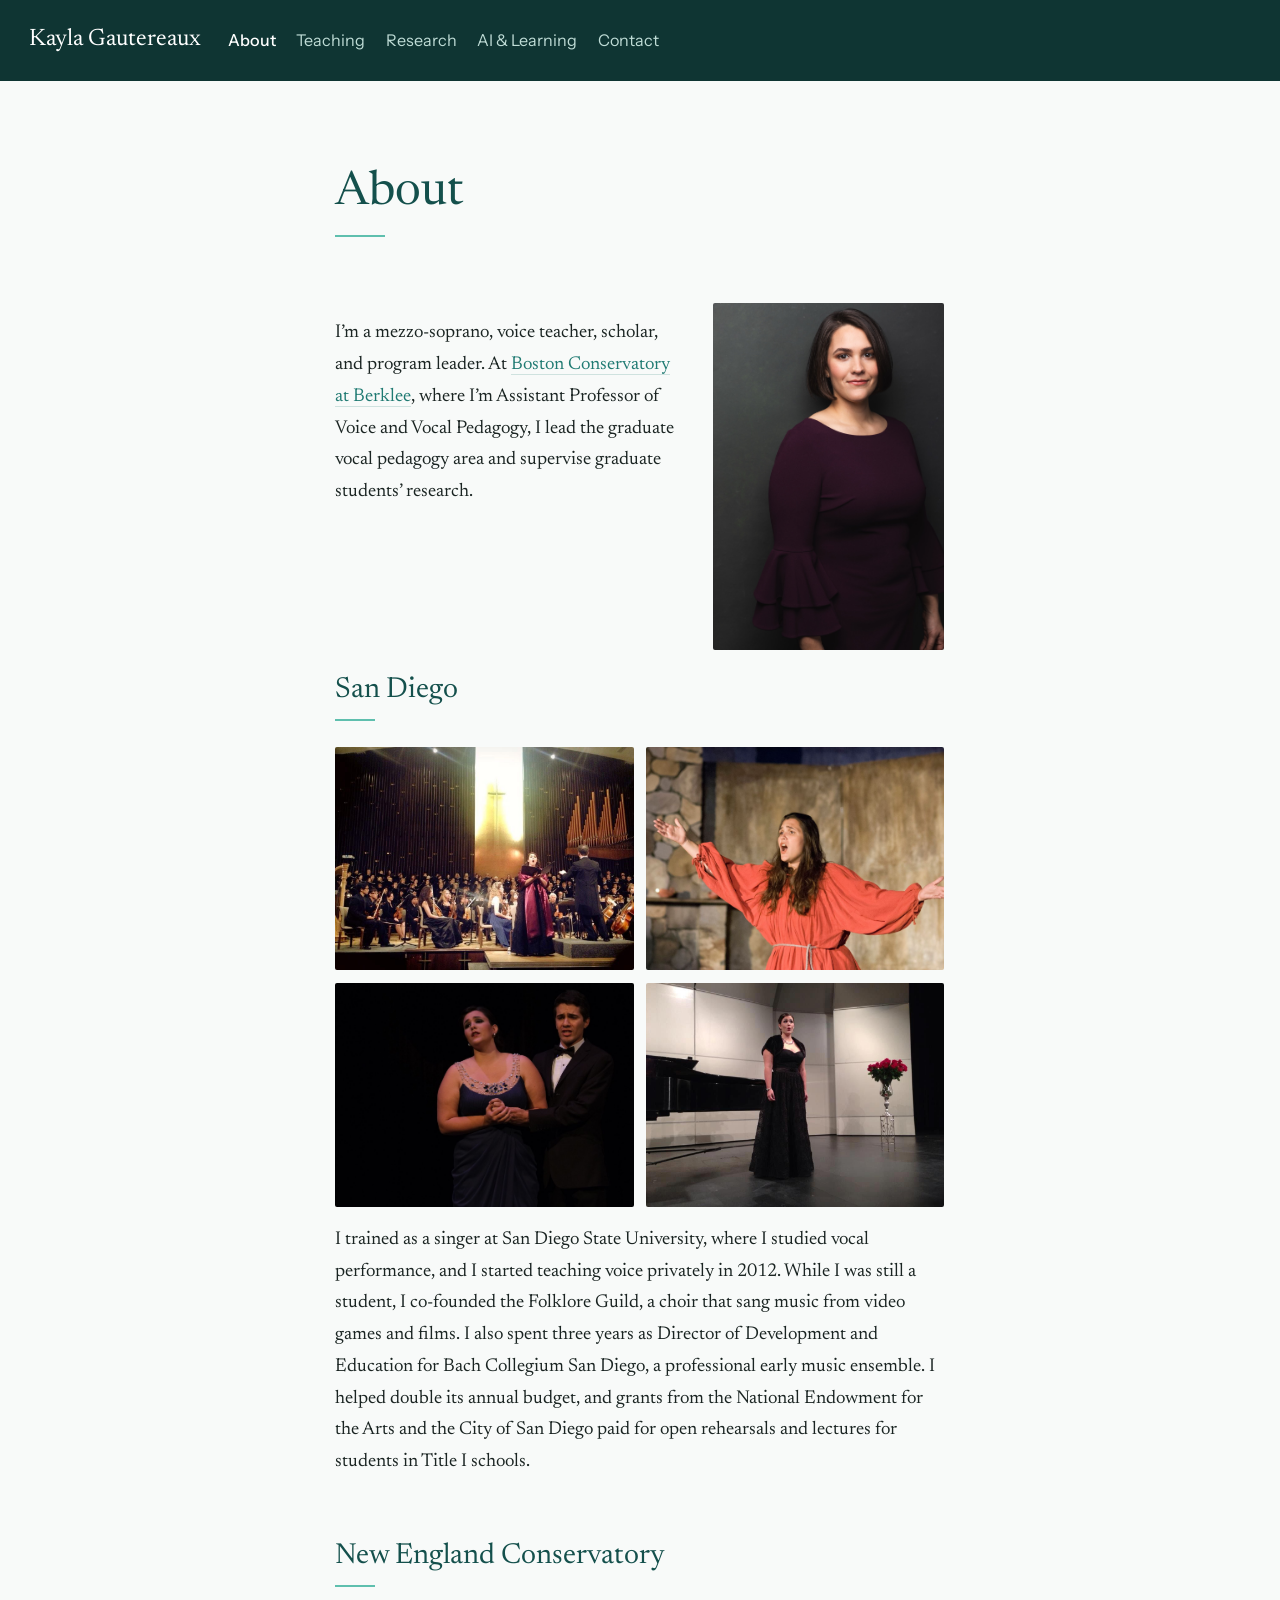
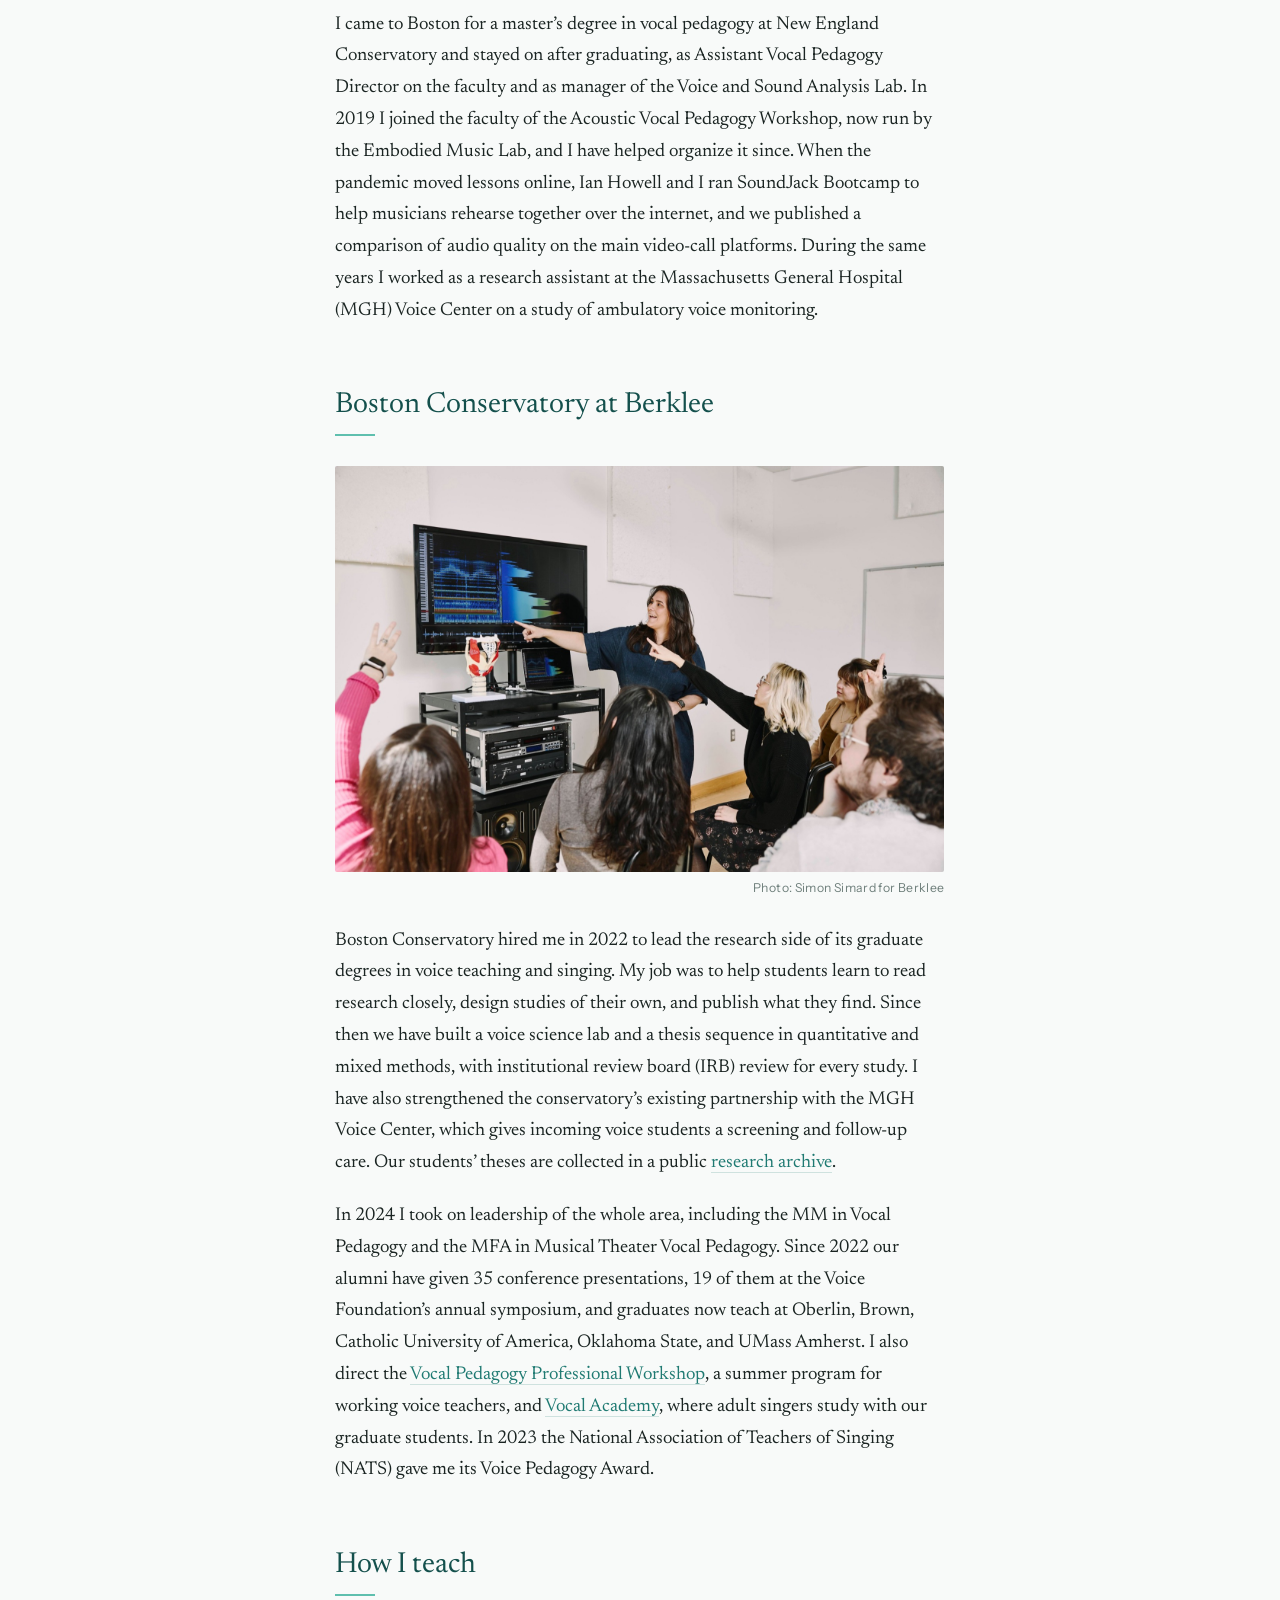
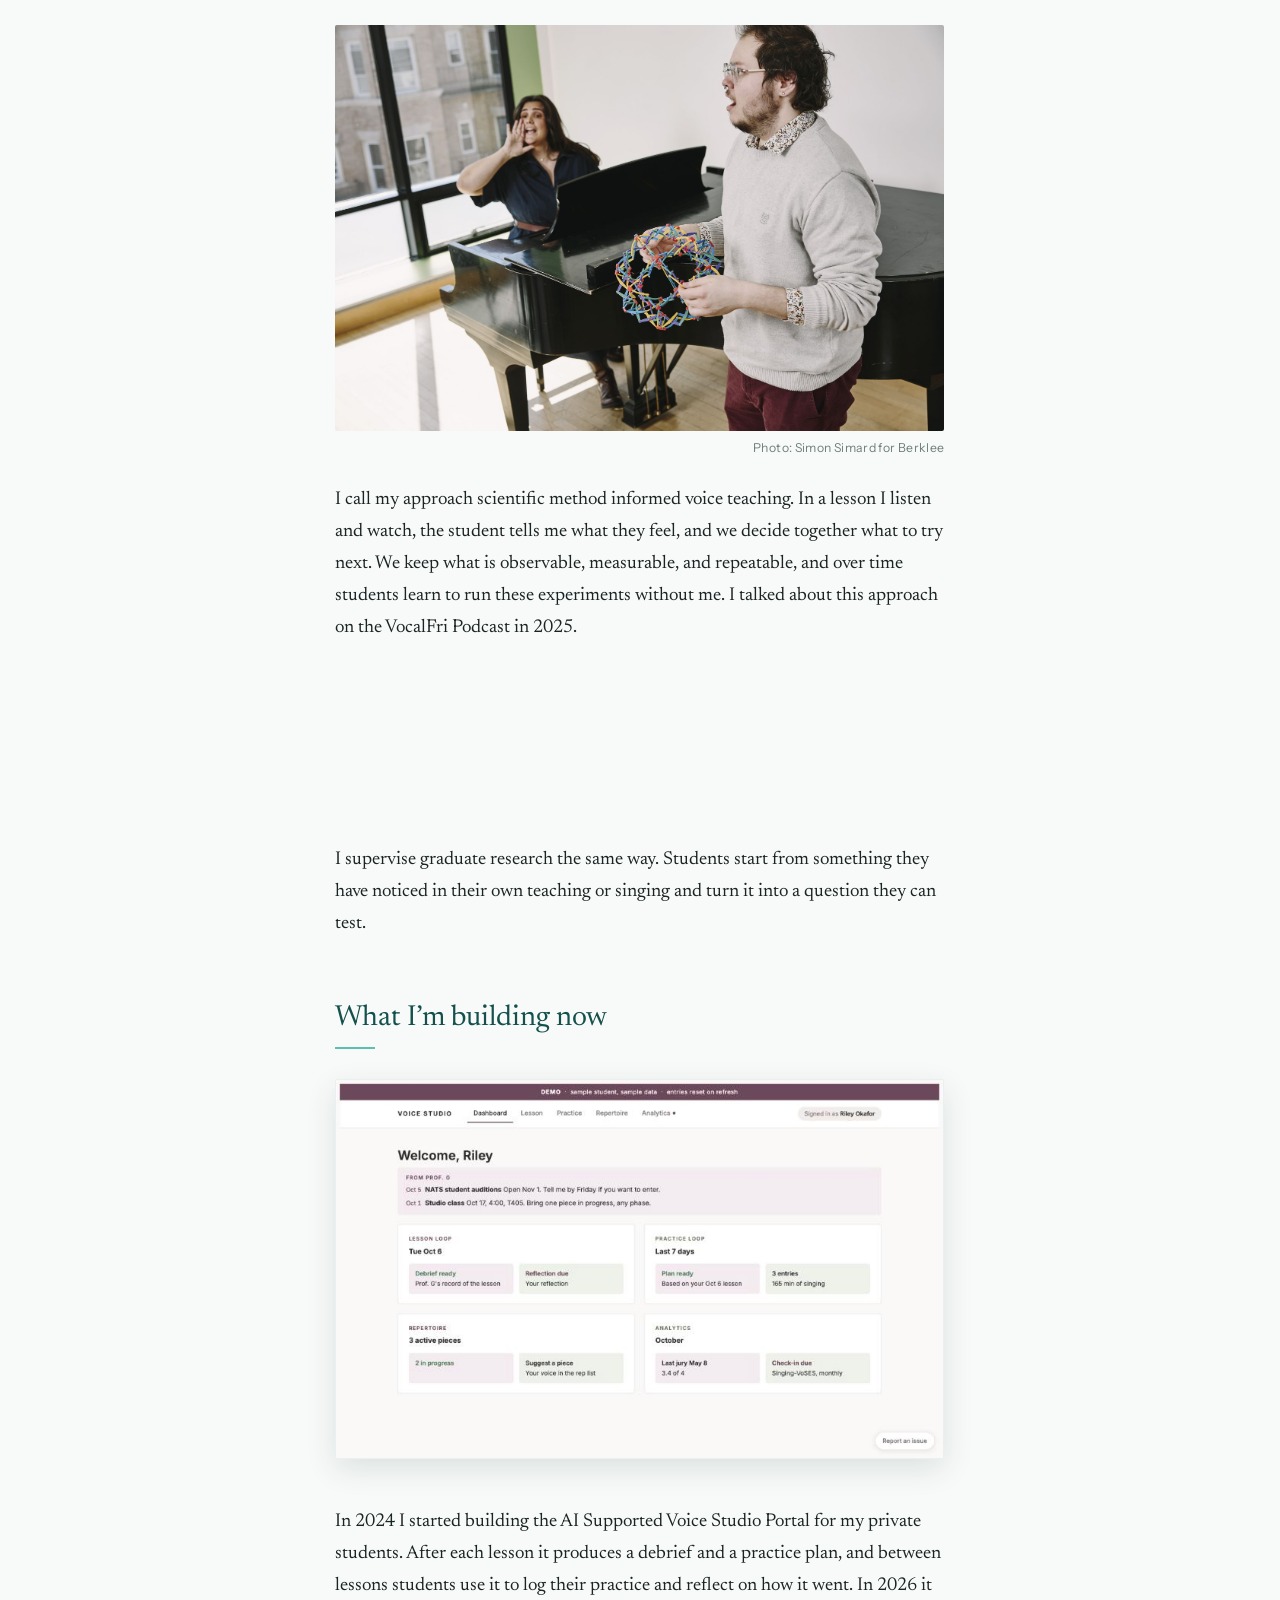
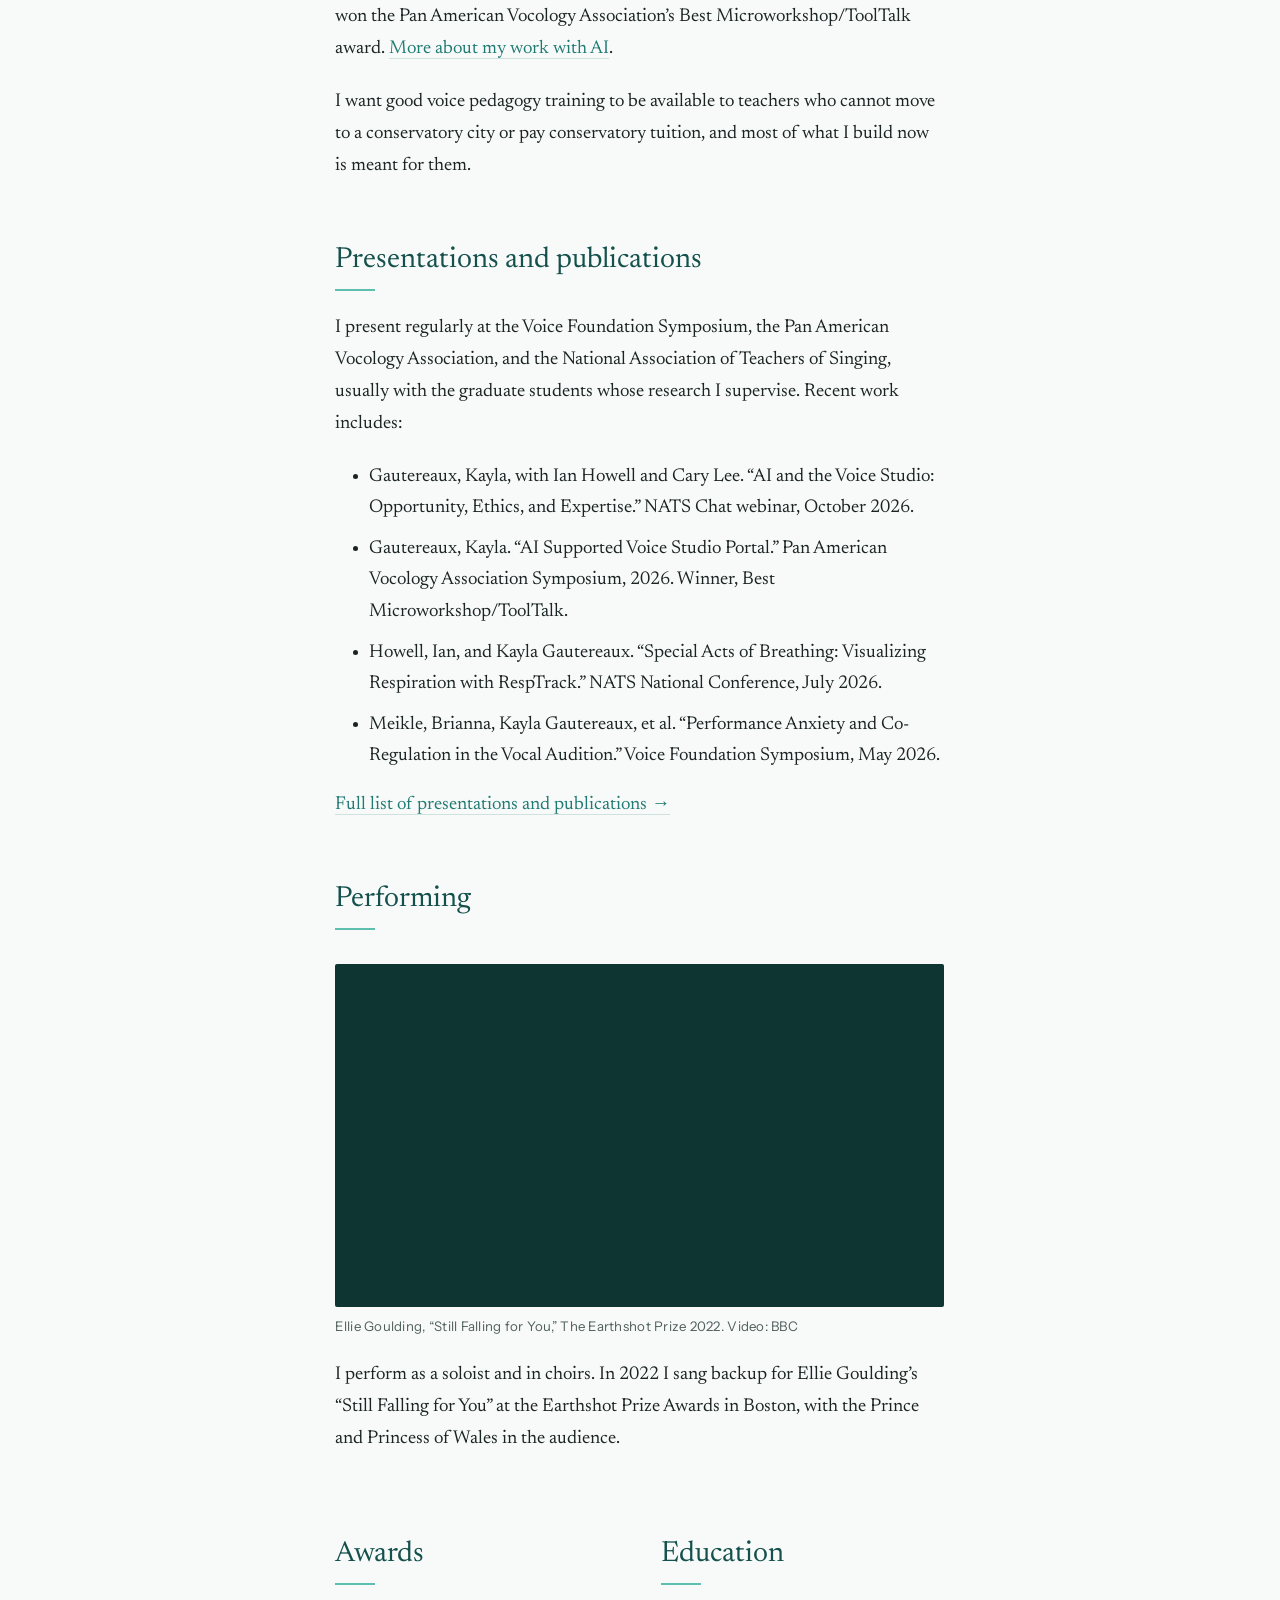
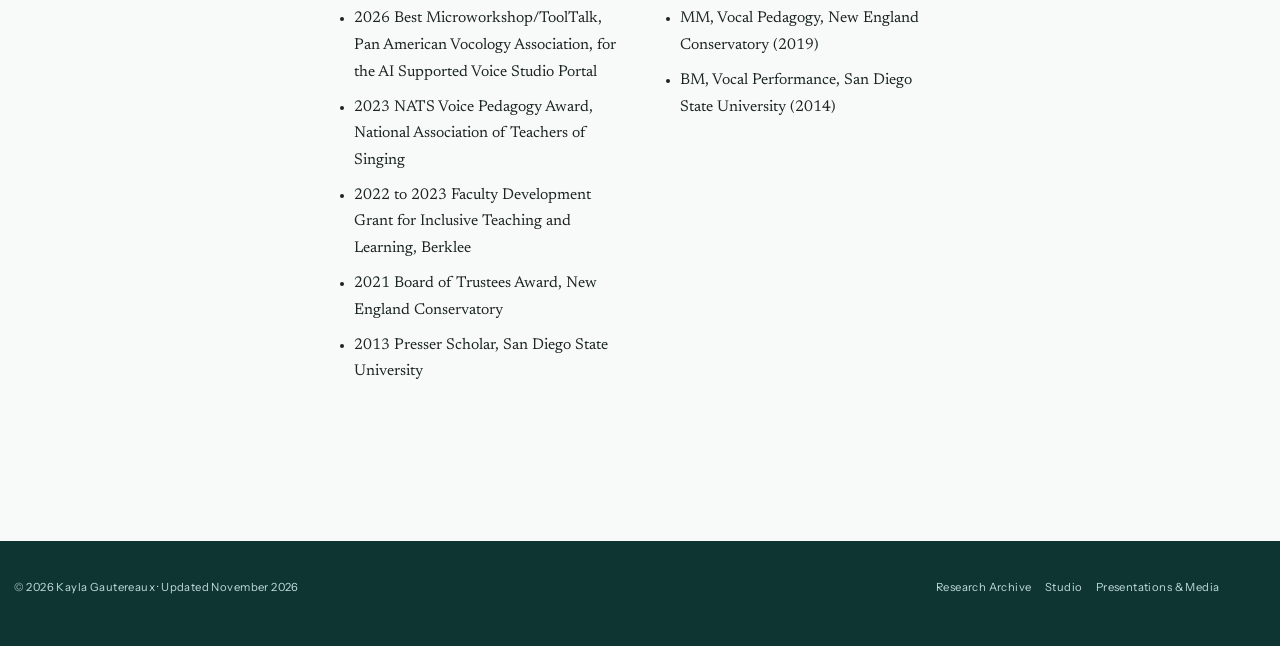
==== about.html @ 2c56d8c7 "Built site for gh-pages" ====
<!DOCTYPE html>
<html xmlns="http://www.w3.org/1999/xhtml" lang="en" xml:lang="en"><head>

<meta charset="utf-8">
<meta name="generator" content="quarto-1.8.27">

<meta name="viewport" content="width=device-width, initial-scale=1.0, user-scalable=yes">

<meta name="description" content="Kayla Gautereaux is a mezzo-soprano and voice teacher who leads the graduate vocal pedagogy area at Boston Conservatory at Berklee, where she built a research program inside two graduate degrees in voice teaching and singing.">

<title>About – Kayla Gautereaux</title>
<style>
code{white-space: pre-wrap;}
span.smallcaps{font-variant: small-caps;}
div.columns{display: flex; gap: min(4vw, 1.5em);}
div.column{flex: auto; overflow-x: auto;}
div.hanging-indent{margin-left: 1.5em; text-indent: -1.5em;}
ul.task-list{list-style: none;}
ul.task-list li input[type="checkbox"] {
  width: 0.8em;
  margin: 0 0.8em 0.2em -1em; /* quarto-specific, see https://github.com/quarto-dev/quarto-cli/issues/4556 */ 
  vertical-align: middle;
}
</style>


<script src="site_libs/quarto-nav/quarto-nav.js"></script>
<script src="site_libs/quarto-nav/headroom.min.js"></script>
<link href="./favicon.svg" rel="icon" type="image/svg+xml">
<script src="site_libs/clipboard/clipboard.min.js"></script>
<script src="site_libs/quarto-html/quarto.js" type="module"></script>
<script src="site_libs/quarto-html/tabsets/tabsets.js" type="module"></script>
<script src="site_libs/quarto-html/axe/axe-check.js" type="module"></script>
<script src="site_libs/quarto-html/popper.min.js"></script>
<script src="site_libs/quarto-html/tippy.umd.min.js"></script>
<script src="site_libs/quarto-html/anchor.min.js"></script>
<link href="site_libs/quarto-html/tippy.css" rel="stylesheet">
<link href="site_libs/quarto-html/quarto-syntax-highlighting-9fa6dbbe6219e357c3a17d5a2c09c803.css" rel="stylesheet" class="quarto-color-scheme" id="quarto-text-highlighting-styles">
<link href="site_libs/quarto-html/quarto-syntax-highlighting-dark-d2800b5aef52857891e752670e942548.css" rel="stylesheet" class="quarto-color-scheme quarto-color-alternate" id="quarto-text-highlighting-styles">
<link href="site_libs/quarto-html/quarto-syntax-highlighting-9fa6dbbe6219e357c3a17d5a2c09c803.css" rel="stylesheet" class="quarto-color-scheme-extra" id="quarto-text-highlighting-styles">
<script src="site_libs/bootstrap/bootstrap.min.js"></script>
<link href="site_libs/bootstrap/bootstrap-icons.css" rel="stylesheet">
<link href="site_libs/bootstrap/bootstrap-53979e5f8ab84d1cc138f30c9c5af193.min.css" rel="stylesheet" append-hash="true" class="quarto-color-scheme" id="quarto-bootstrap" data-mode="light">
<link href="site_libs/bootstrap/bootstrap-dark-53979e5f8ab84d1cc138f30c9c5af193.min.css" rel="stylesheet" append-hash="true" class="quarto-color-scheme quarto-color-alternate" id="quarto-bootstrap" data-mode="light">
<link href="site_libs/bootstrap/bootstrap-53979e5f8ab84d1cc138f30c9c5af193.min.css" rel="stylesheet" append-hash="true" class="quarto-color-scheme-extra" id="quarto-bootstrap" data-mode="light">
<script id="quarto-search-options" type="application/json">{
  "language": {
    "search-no-results-text": "No results",
    "search-matching-documents-text": "matching documents",
    "search-copy-link-title": "Copy link to search",
    "search-hide-matches-text": "Hide additional matches",
    "search-more-match-text": "more match in this document",
    "search-more-matches-text": "more matches in this document",
    "search-clear-button-title": "Clear",
    "search-text-placeholder": "",
    "search-detached-cancel-button-title": "Cancel",
    "search-submit-button-title": "Submit",
    "search-label": "Search"
  }
}</script>
<link rel="icon" type="image/png" sizes="32x32" href="./images/favicon-32.png">
<link rel="apple-touch-icon" href="./images/apple-touch-icon.png">
<meta name="theme-color" content="#0F3533">
<link rel="preconnect" href="https://fonts.googleapis.com">
<link rel="preconnect" href="https://fonts.gstatic.com" crossorigin="">
<link href="https://fonts.googleapis.com/css2?family=Newsreader:ital,opsz,wght@0,6..72,300..600;1,6..72,300..600&amp;family=Instrument+Sans:wght@400;500;600&amp;display=swap" rel="stylesheet">


<link rel="stylesheet" href="styles.css">
<meta property="og:title" content="About – Kayla Gautereaux">
<meta property="og:description" content="Kayla Gautereaux is a mezzo-soprano and voice teacher who leads the graduate vocal pedagogy area at Boston Conservatory at Berklee, where she built a research program inside two graduate degrees in voice teaching and singing.">
<meta property="og:image" content="https://kgautereaux.github.io/kaylagautereaux.com/images/og-card.jpg">
<meta property="og:site_name" content="Kayla Gautereaux">
<meta property="og:locale" content="en_US">
<meta name="twitter:title" content="About – Kayla Gautereaux">
<meta name="twitter:description" content="Kayla Gautereaux is a mezzo-soprano and voice teacher who leads the graduate vocal pedagogy area at Boston Conservatory at Berklee, where she built a research program inside two graduate degrees in voice teaching and singing.">
<meta name="twitter:image" content="https://kgautereaux.github.io/kaylagautereaux.com/images/og-card.jpg">
<meta name="twitter:card" content="summary_large_image">
</head>

<body class="nav-fixed fullcontent quarto-light">

<div id="quarto-search-results"></div>
  <header id="quarto-header" class="headroom fixed-top">
    <nav class="navbar navbar-expand-lg " data-bs-theme="dark">
      <div class="navbar-container container-fluid">
      <div class="navbar-brand-container mx-auto">
    <a class="navbar-brand" href="./index.html">
    <span class="navbar-title">Kayla Gautereaux</span>
    </a>
  </div>
          <button class="navbar-toggler" type="button" data-bs-toggle="collapse" data-bs-target="#navbarCollapse" aria-controls="navbarCollapse" role="menu" aria-expanded="false" aria-label="Toggle navigation" onclick="if (window.quartoToggleHeadroom) { window.quartoToggleHeadroom(); }">
  <span class="navbar-toggler-icon"></span>
</button>
          <div class="collapse navbar-collapse" id="navbarCollapse">
            <ul class="navbar-nav navbar-nav-scroll me-auto">
  <li class="nav-item">
    <a class="nav-link active" href="./about.html" aria-current="page"> 
<span class="menu-text">About</span></a>
  </li>  
  <li class="nav-item">
    <a class="nav-link" href="./teaching.html"> 
<span class="menu-text">Teaching</span></a>
  </li>  
  <li class="nav-item">
    <a class="nav-link" href="https://research.kaylagautereaux.com"> 
<span class="menu-text">Research</span></a>
  </li>  
  <li class="nav-item">
    <a class="nav-link" href="./ai-learning.html"> 
<span class="menu-text">AI &amp; Learning</span></a>
  </li>  
  <li class="nav-item">
    <a class="nav-link" href="./contact.html"> 
<span class="menu-text">Contact</span></a>
  </li>  
</ul>
          </div> <!-- /navcollapse -->
            <div class="quarto-navbar-tools">
</div>
      </div> <!-- /container-fluid -->
    </nav>
</header>
<!-- content -->
<div id="quarto-content" class="quarto-container page-columns page-rows-contents page-layout-article page-navbar">
<!-- sidebar -->
<!-- margin-sidebar -->
    
<!-- main -->
<main class="content" id="quarto-document-content">

<header id="title-block-header" class="quarto-title-block default">
<div class="quarto-title">
<h1 class="title">About</h1>
</div>

<div>
  <div class="description">
    Kayla Gautereaux is a mezzo-soprano and voice teacher who leads the graduate vocal pedagogy area at Boston Conservatory at Berklee, where she built a research program inside two graduate degrees in voice teaching and singing.
  </div>
</div>


<div class="quarto-title-meta">

    
  
    
  </div>
  


</header>


<div class="content-section">
<p><img src="images/about.jpg" class="portrait img-fluid" alt="Kayla Gautereaux in a plum dress against a dark backdrop"></p>
<p>I’m a mezzo-soprano, voice teacher, scholar, and program leader. At <a href="https://bostonconservatory.berklee.edu/faculty/kayla-gautereaux">Boston Conservatory at Berklee</a>, where I’m Assistant Professor of Voice and Vocal Pedagogy, I lead the graduate vocal pedagogy area and supervise graduate students’ research.</p>
<section id="san-diego" class="level2">
<h2 class="anchored" data-anchor-id="san-diego">San Diego</h2>
<div class="singing-gallery">
<p><img src="images/singing-soloist.jpg" class="img-fluid" alt="Kayla Gautereaux singing as mezzo-soprano soloist with orchestra and choir"> <img src="images/singing-costume.jpg" class="focus-face img-fluid" alt="Kayla Gautereaux as the Mother in Menotti's Amahl and the Night Visitors, singing with arms outstretched"> <img src="images/singing-opera.jpg" class="focus-left img-fluid" alt="Kayla Gautereaux in an opera scene with a tenor"> <img src="images/singing-recital.jpg" class="img-fluid" alt="Kayla Gautereaux singing a recital beside a grand piano"></p>
</div>
<p>I trained as a singer at San Diego State University, where I studied vocal performance, and I started teaching voice privately in 2012. While I was still a student, I co-founded the Folklore Guild, a choir that sang music from video games and films. I also spent three years as Director of Development and Education for Bach Collegium San Diego, a professional early music ensemble. I helped double its annual budget, and grants from the National Endowment for the Arts and the City of San Diego paid for open rehearsals and lectures for students in Title I schools.</p>
<!-- TODO: Embed a singing recording here when Kayla picks one. -->
</section>
<section id="new-england-conservatory" class="level2">
<h2 class="anchored" data-anchor-id="new-england-conservatory">New England Conservatory</h2>
<p>I came to Boston for a master’s degree in vocal pedagogy at New England Conservatory and stayed on after graduating, as Assistant Vocal Pedagogy Director on the faculty and as manager of the Voice and Sound Analysis Lab. In 2019 I joined the faculty of the Acoustic Vocal Pedagogy Workshop, now run by the Embodied Music Lab, and I have helped organize it since. When the pandemic moved lessons online, Ian Howell and I ran SoundJack Bootcamp to help musicians rehearse together over the internet, and we published a comparison of audio quality on the main video-call platforms. During the same years I worked as a research assistant at the Massachusetts General Hospital (MGH) Voice Center on a study of ambulatory voice monitoring.</p>
</section>
<section id="boston-conservatory-at-berklee" class="level2">
<h2 class="anchored" data-anchor-id="boston-conservatory-at-berklee">Boston Conservatory at Berklee</h2>
<p><img src="images/lab-spectrogram.jpg" class="lab-photo img-fluid" alt="Kayla Gautereaux pointing to a spectrogram on a screen while graduate students raise their hands"> <span class="photo-credit">Photo: Simon Simard for Berklee</span></p>
<p>Boston Conservatory hired me in 2022 to lead the research side of its graduate degrees in voice teaching and singing. My job was to help students learn to read research closely, design studies of their own, and publish what they find. Since then we have built a voice science lab and a thesis sequence in quantitative and mixed methods, with institutional review board (IRB) review for every study. I have also strengthened the conservatory’s existing partnership with the MGH Voice Center, which gives incoming voice students a screening and follow-up care. Our students’ theses are collected in a public <a href="https://research.kaylagautereaux.com">research archive</a>.</p>
<p>In 2024 I took on leadership of the whole area, including the MM in Vocal Pedagogy and the MFA in Musical Theater Vocal Pedagogy. Since 2022 our alumni have given 35 conference presentations, 19 of them at the Voice Foundation’s annual symposium, and graduates now teach at Oberlin, Brown, Catholic University of America, Oklahoma State, and UMass Amherst. I also direct the <a href="https://bostonconservatory.berklee.edu/extension-programs/vocal-pedagogy-professional-workshop">Vocal Pedagogy Professional Workshop</a>, a summer program for working voice teachers, and <a href="https://bostonconservatory.berklee.edu/extension-programs/vocal-academy">Vocal Academy</a>, where adult singers study with our graduate students. In 2023 the National Association of Teachers of Singing (NATS) gave me its Voice Pedagogy Award.</p>
</section>
<section id="how-i-teach" class="level2">
<h2 class="anchored" data-anchor-id="how-i-teach">How I teach</h2>
<p><img src="images/vppw-piano.jpg" class="lab-photo img-fluid" alt="Kayla Gautereaux at the piano coaching a singer"> <span class="photo-credit">Photo: Simon Simard for Berklee</span></p>
<p>I call my approach scientific method informed voice teaching. In a lesson I listen and watch, the student tells me what they feel, and we decide together what to try next. We keep what is observable, measurable, and repeatable, and over time students learn to run these experiments without me. I talked about this approach on the VocalFri Podcast in 2025.</p>
<iframe title="Scientific Method Informed Voice Teaching, VocalFri Podcast" class="podcast-player" height="150" width="100%" scrolling="no" loading="lazy" src="https://www.podbean.com/player-v2/?i=88x5b-1998280&amp;share=0&amp;download=0">
</iframe>
<p>I supervise graduate research the same way. Students start from something they have noticed in their own teaching or singing and turn it into a question they can test.</p>
</section>
<section id="what-im-building-now" class="level2">
<h2 class="anchored" data-anchor-id="what-im-building-now">What I’m building now</h2>
<p><img src="images/portal-dashboard.jpg" class="lab-photo screenshot-frame img-fluid" alt="The studio portal demo dashboard with sample student data"></p>
<p>In 2024 I started building the AI Supported Voice Studio Portal for my private students. After each lesson it produces a debrief and a practice plan, and between lessons students use it to log their practice and reflect on how it went. In 2026 it won the Pan American Vocology Association’s Best Microworkshop/ToolTalk award. <a href="./ai-learning.html">More about my work with AI</a>.</p>
<p>I want good voice pedagogy training to be available to teachers who cannot move to a conservatory city or pay conservatory tuition, and most of what I build now is meant for them.</p>
</section>
<section id="presentations-and-publications" class="level2">
<h2 class="anchored" data-anchor-id="presentations-and-publications">Presentations and publications</h2>
<p>I present regularly at the Voice Foundation Symposium, the Pan American Vocology Association, and the National Association of Teachers of Singing, usually with the graduate students whose research I supervise. Recent work includes:</p>
<ul>
<li>Gautereaux, Kayla, with Ian Howell and Cary Lee. “AI and the Voice Studio: Opportunity, Ethics, and Expertise.” NATS Chat webinar, October 2026.</li>
<li>Gautereaux, Kayla. “AI Supported Voice Studio Portal.” Pan American Vocology Association Symposium, 2026. Winner, Best Microworkshop/ToolTalk.</li>
<li>Howell, Ian, and Kayla Gautereaux. “Special Acts of Breathing: Visualizing Respiration with RespTrack.” NATS National Conference, July 2026.</li>
<li>Meikle, Brianna, Kayla Gautereaux, et al.&nbsp;“Performance Anxiety and Co-Regulation in the Vocal Audition.” Voice Foundation Symposium, May 2026.</li>
</ul>
<p><a href="./speaking.html#presentations-and-publications">Full list of presentations and publications →</a></p>
</section>
<section id="performing" class="level2">
<h2 class="anchored" data-anchor-id="performing">Performing</h2>
<div class="video-embed">
<iframe src="https://www.youtube-nocookie.com/embed/-Iq9usG3mBM?rel=0" title="Ellie Goulding performs Still Falling for You, The Earthshot Prize 2022 (BBC)" allow="encrypted-media; picture-in-picture; fullscreen" referrerpolicy="strict-origin-when-cross-origin" loading="lazy" allowfullscreen="">
</iframe>
</div>
<p><span class="video-caption">Ellie Goulding, “Still Falling for You,” The Earthshot Prize 2022. Video: BBC</span></p>
<p>I perform as a soloist and in choirs. In 2022 I sang backup for Ellie Goulding’s “Still Falling for You” at the Earthshot Prize Awards in Boston, with the Prince and Princess of Wales in the audience.</p>
</section>
<div class="two-col">
<section id="awards" class="level2">
<h2 class="anchored" data-anchor-id="awards">Awards</h2>
<ul>
<li>2026 Best Microworkshop/ToolTalk, Pan American Vocology Association, for the AI Supported Voice Studio Portal</li>
<li>2023 NATS Voice Pedagogy Award, National Association of Teachers of Singing</li>
<li>2022 to 2023 Faculty Development Grant for Inclusive Teaching and Learning, Berklee</li>
<li>2021 Board of Trustees Award, New England Conservatory</li>
<li>2013 Presser Scholar, San Diego State University</li>
</ul>
</section>
<section id="education" class="level2">
<h2 class="anchored" data-anchor-id="education">Education</h2>
<ul>
<li>MM, Vocal Pedagogy, New England Conservatory (2019)</li>
<li>BM, Vocal Performance, San Diego State University (2014)</li>
</ul>
</section>
</div>
</div>



</main> <!-- /main -->
<script id="quarto-html-after-body" type="application/javascript">
  window.document.addEventListener("DOMContentLoaded", function (event) {
    const icon = "";
    const anchorJS = new window.AnchorJS();
    anchorJS.options = {
      placement: 'right',
      icon: icon
    };
    anchorJS.add('.anchored');
    const isCodeAnnotation = (el) => {
      for (const clz of el.classList) {
        if (clz.startsWith('code-annotation-')) {                     
          return true;
        }
      }
      return false;
    }
    const onCopySuccess = function(e) {
      // button target
      const button = e.trigger;
      // don't keep focus
      button.blur();
      // flash "checked"
      button.classList.add('code-copy-button-checked');
      var currentTitle = button.getAttribute("title");
      button.setAttribute("title", "Copied!");
      let tooltip;
      if (window.bootstrap) {
        button.setAttribute("data-bs-toggle", "tooltip");
        button.setAttribute("data-bs-placement", "left");
        button.setAttribute("data-bs-title", "Copied!");
        tooltip = new bootstrap.Tooltip(button, 
          { trigger: "manual", 
            customClass: "code-copy-button-tooltip",
            offset: [0, -8]});
        tooltip.show();    
      }
      setTimeout(function() {
        if (tooltip) {
          tooltip.hide();
          button.removeAttribute("data-bs-title");
          button.removeAttribute("data-bs-toggle");
          button.removeAttribute("data-bs-placement");
        }
        button.setAttribute("title", currentTitle);
        button.classList.remove('code-copy-button-checked');
      }, 1000);
      // clear code selection
      e.clearSelection();
    }
    const getTextToCopy = function(trigger) {
      const outerScaffold = trigger.parentElement.cloneNode(true);
      const codeEl = outerScaffold.querySelector('code');
      for (const childEl of codeEl.children) {
        if (isCodeAnnotation(childEl)) {
          childEl.remove();
        }
      }
      return codeEl.innerText;
    }
    const clipboard = new window.ClipboardJS('.code-copy-button:not([data-in-quarto-modal])', {
      text: getTextToCopy
    });
    clipboard.on('success', onCopySuccess);
    if (window.document.getElementById('quarto-embedded-source-code-modal')) {
      const clipboardModal = new window.ClipboardJS('.code-copy-button[data-in-quarto-modal]', {
        text: getTextToCopy,
        container: window.document.getElementById('quarto-embedded-source-code-modal')
      });
      clipboardModal.on('success', onCopySuccess);
    }
      var localhostRegex = new RegExp(/^(?:http|https):\/\/localhost\:?[0-9]*\//);
      var mailtoRegex = new RegExp(/^mailto:/);
        var filterRegex = new RegExp("https:\/\/kgautereaux\.github\.io\/kaylagautereaux\.com");
      var isInternal = (href) => {
          return filterRegex.test(href) || localhostRegex.test(href) || mailtoRegex.test(href);
      }
      // Inspect non-navigation links and adorn them if external
     var links = window.document.querySelectorAll('a[href]:not(.nav-link):not(.navbar-brand):not(.toc-action):not(.sidebar-link):not(.sidebar-item-toggle):not(.pagination-link):not(.no-external):not([aria-hidden]):not(.dropdown-item):not(.quarto-navigation-tool):not(.about-link)');
      for (var i=0; i<links.length; i++) {
        const link = links[i];
        if (!isInternal(link.href)) {
          // undo the damage that might have been done by quarto-nav.js in the case of
          // links that we want to consider external
          if (link.dataset.originalHref !== undefined) {
            link.href = link.dataset.originalHref;
          }
        }
      }
    function tippyHover(el, contentFn, onTriggerFn, onUntriggerFn) {
      const config = {
        allowHTML: true,
        maxWidth: 500,
        delay: 100,
        arrow: false,
        appendTo: function(el) {
            return el.parentElement;
        },
        interactive: true,
        interactiveBorder: 10,
        theme: 'quarto',
        placement: 'bottom-start',
      };
      if (contentFn) {
        config.content = contentFn;
      }
      if (onTriggerFn) {
        config.onTrigger = onTriggerFn;
      }
      if (onUntriggerFn) {
        config.onUntrigger = onUntriggerFn;
      }
      window.tippy(el, config); 
    }
    const noterefs = window.document.querySelectorAll('a[role="doc-noteref"]');
    for (var i=0; i<noterefs.length; i++) {
      const ref = noterefs[i];
      tippyHover(ref, function() {
        // use id or data attribute instead here
        let href = ref.getAttribute('data-footnote-href') || ref.getAttribute('href');
        try { href = new URL(href).hash; } catch {}
        const id = href.replace(/^#\/?/, "");
        const note = window.document.getElementById(id);
        if (note) {
          return note.innerHTML;
        } else {
          return "";
        }
      });
    }
    const xrefs = window.document.querySelectorAll('a.quarto-xref');
    const processXRef = (id, note) => {
      // Strip column container classes
      const stripColumnClz = (el) => {
        el.classList.remove("page-full", "page-columns");
        if (el.children) {
          for (const child of el.children) {
            stripColumnClz(child);
          }
        }
      }
      stripColumnClz(note)
      if (id === null || id.startsWith('sec-')) {
        // Special case sections, only their first couple elements
        const container = document.createElement("div");
        if (note.children && note.children.length > 2) {
          container.appendChild(note.children[0].cloneNode(true));
          for (let i = 1; i < note.children.length; i++) {
            const child = note.children[i];
            if (child.tagName === "P" && child.innerText === "") {
              continue;
            } else {
              container.appendChild(child.cloneNode(true));
              break;
            }
          }
          if (window.Quarto?.typesetMath) {
            window.Quarto.typesetMath(container);
          }
          return container.innerHTML
        } else {
          if (window.Quarto?.typesetMath) {
            window.Quarto.typesetMath(note);
          }
          return note.innerHTML;
        }
      } else {
        // Remove any anchor links if they are present
        const anchorLink = note.querySelector('a.anchorjs-link');
        if (anchorLink) {
          anchorLink.remove();
        }
        if (window.Quarto?.typesetMath) {
          window.Quarto.typesetMath(note);
        }
        if (note.classList.contains("callout")) {
          return note.outerHTML;
        } else {
          return note.innerHTML;
        }
      }
    }
    for (var i=0; i<xrefs.length; i++) {
      const xref = xrefs[i];
      tippyHover(xref, undefined, function(instance) {
        instance.disable();
        let url = xref.getAttribute('href');
        let hash = undefined; 
        if (url.startsWith('#')) {
          hash = url;
        } else {
          try { hash = new URL(url).hash; } catch {}
        }
        if (hash) {
          const id = hash.replace(/^#\/?/, "");
          const note = window.document.getElementById(id);
          if (note !== null) {
            try {
              const html = processXRef(id, note.cloneNode(true));
              instance.setContent(html);
            } finally {
              instance.enable();
              instance.show();
            }
          } else {
            // See if we can fetch this
            fetch(url.split('#')[0])
            .then(res => res.text())
            .then(html => {
              const parser = new DOMParser();
              const htmlDoc = parser.parseFromString(html, "text/html");
              const note = htmlDoc.getElementById(id);
              if (note !== null) {
                const html = processXRef(id, note);
                instance.setContent(html);
              } 
            }).finally(() => {
              instance.enable();
              instance.show();
            });
          }
        } else {
          // See if we can fetch a full url (with no hash to target)
          // This is a special case and we should probably do some content thinning / targeting
          fetch(url)
          .then(res => res.text())
          .then(html => {
            const parser = new DOMParser();
            const htmlDoc = parser.parseFromString(html, "text/html");
            const note = htmlDoc.querySelector('main.content');
            if (note !== null) {
              // This should only happen for chapter cross references
              // (since there is no id in the URL)
              // remove the first header
              if (note.children.length > 0 && note.children[0].tagName === "HEADER") {
                note.children[0].remove();
              }
              const html = processXRef(null, note);
              instance.setContent(html);
            } 
          }).finally(() => {
            instance.enable();
            instance.show();
          });
        }
      }, function(instance) {
      });
    }
        let selectedAnnoteEl;
        const selectorForAnnotation = ( cell, annotation) => {
          let cellAttr = 'data-code-cell="' + cell + '"';
          let lineAttr = 'data-code-annotation="' +  annotation + '"';
          const selector = 'span[' + cellAttr + '][' + lineAttr + ']';
          return selector;
        }
        const selectCodeLines = (annoteEl) => {
          const doc = window.document;
          const targetCell = annoteEl.getAttribute("data-target-cell");
          const targetAnnotation = annoteEl.getAttribute("data-target-annotation");
          const annoteSpan = window.document.querySelector(selectorForAnnotation(targetCell, targetAnnotation));
          const lines = annoteSpan.getAttribute("data-code-lines").split(",");
          const lineIds = lines.map((line) => {
            return targetCell + "-" + line;
          })
          let top = null;
          let height = null;
          let parent = null;
          if (lineIds.length > 0) {
              //compute the position of the single el (top and bottom and make a div)
              const el = window.document.getElementById(lineIds[0]);
              top = el.offsetTop;
              height = el.offsetHeight;
              parent = el.parentElement.parentElement;
            if (lineIds.length > 1) {
              const lastEl = window.document.getElementById(lineIds[lineIds.length - 1]);
              const bottom = lastEl.offsetTop + lastEl.offsetHeight;
              height = bottom - top;
            }
            if (top !== null && height !== null && parent !== null) {
              // cook up a div (if necessary) and position it 
              let div = window.document.getElementById("code-annotation-line-highlight");
              if (div === null) {
                div = window.document.createElement("div");
                div.setAttribute("id", "code-annotation-line-highlight");
                div.style.position = 'absolute';
                parent.appendChild(div);
              }
              div.style.top = top - 2 + "px";
              div.style.height = height + 4 + "px";
              div.style.left = 0;
              let gutterDiv = window.document.getElementById("code-annotation-line-highlight-gutter");
              if (gutterDiv === null) {
                gutterDiv = window.document.createElement("div");
                gutterDiv.setAttribute("id", "code-annotation-line-highlight-gutter");
                gutterDiv.style.position = 'absolute';
                const codeCell = window.document.getElementById(targetCell);
                const gutter = codeCell.querySelector('.code-annotation-gutter');
                gutter.appendChild(gutterDiv);
              }
              gutterDiv.style.top = top - 2 + "px";
              gutterDiv.style.height = height + 4 + "px";
            }
            selectedAnnoteEl = annoteEl;
          }
        };
        const unselectCodeLines = () => {
          const elementsIds = ["code-annotation-line-highlight", "code-annotation-line-highlight-gutter"];
          elementsIds.forEach((elId) => {
            const div = window.document.getElementById(elId);
            if (div) {
              div.remove();
            }
          });
          selectedAnnoteEl = undefined;
        };
          // Handle positioning of the toggle
      window.addEventListener(
        "resize",
        throttle(() => {
          elRect = undefined;
          if (selectedAnnoteEl) {
            selectCodeLines(selectedAnnoteEl);
          }
        }, 10)
      );
      function throttle(fn, ms) {
      let throttle = false;
      let timer;
        return (...args) => {
          if(!throttle) { // first call gets through
              fn.apply(this, args);
              throttle = true;
          } else { // all the others get throttled
              if(timer) clearTimeout(timer); // cancel #2
              timer = setTimeout(() => {
                fn.apply(this, args);
                timer = throttle = false;
              }, ms);
          }
        };
      }
        // Attach click handler to the DT
        const annoteDls = window.document.querySelectorAll('dt[data-target-cell]');
        for (const annoteDlNode of annoteDls) {
          annoteDlNode.addEventListener('click', (event) => {
            const clickedEl = event.target;
            if (clickedEl !== selectedAnnoteEl) {
              unselectCodeLines();
              const activeEl = window.document.querySelector('dt[data-target-cell].code-annotation-active');
              if (activeEl) {
                activeEl.classList.remove('code-annotation-active');
              }
              selectCodeLines(clickedEl);
              clickedEl.classList.add('code-annotation-active');
            } else {
              // Unselect the line
              unselectCodeLines();
              clickedEl.classList.remove('code-annotation-active');
            }
          });
        }
    const findCites = (el) => {
      const parentEl = el.parentElement;
      if (parentEl) {
        const cites = parentEl.dataset.cites;
        if (cites) {
          return {
            el,
            cites: cites.split(' ')
          };
        } else {
          return findCites(el.parentElement)
        }
      } else {
        return undefined;
      }
    };
    var bibliorefs = window.document.querySelectorAll('a[role="doc-biblioref"]');
    for (var i=0; i<bibliorefs.length; i++) {
      const ref = bibliorefs[i];
      const citeInfo = findCites(ref);
      if (citeInfo) {
        tippyHover(citeInfo.el, function() {
          var popup = window.document.createElement('div');
          citeInfo.cites.forEach(function(cite) {
            var citeDiv = window.document.createElement('div');
            citeDiv.classList.add('hanging-indent');
            citeDiv.classList.add('csl-entry');
            var biblioDiv = window.document.getElementById('ref-' + cite);
            if (biblioDiv) {
              citeDiv.innerHTML = biblioDiv.innerHTML;
            }
            popup.appendChild(citeDiv);
          });
          return popup.innerHTML;
        });
      }
    }
  });
  </script>
</div> <!-- /content -->
<footer class="footer">
  <div class="nav-footer">
    <div class="nav-footer-left">
<p>© 2026 Kayla Gautereaux · Updated November 2026</p>
</div>   
    <div class="nav-footer-center">
      &nbsp;
    </div>
    <div class="nav-footer-right">
      <ul class="footer-items list-unstyled">
    <li class="nav-item">
    <a class="nav-link" href="https://research.kaylagautereaux.com">
<p>Research Archive</p>
</a>
  </li>  
    <li class="nav-item">
    <a class="nav-link" href="https://studio.kaylagautereaux.com">
<p>Studio</p>
</a>
  </li>  
    <li class="nav-item">
    <a class="nav-link" href="./speaking.html">
<p>Presentations &amp; Media</p>
</a>
  </li>  
    <li class="nav-item compact">
    <a class="nav-link" href="https://linkedin.com/in/kaylagautereaux">
      <i class="bi bi-linkedin" role="img" aria-label="LinkedIn">
</i> 
    </a>
  </li>  
    <li class="nav-item compact">
    <a class="nav-link" href="https://instagram.com/kaylajanegautereaux">
      <i class="bi bi-instagram" role="img" aria-label="Instagram">
</i> 
    </a>
  </li>  
    <li class="nav-item compact">
    <a class="nav-link" href="https://youtube.com/@voiceboxchannel">
      <i class="bi bi-youtube" role="img" aria-label="YouTube">
</i> 
    </a>
  </li>  
</ul>
    </div>
  </div>
</footer>




</body></html>
---- site_libs/quarto-html/tippy.css ----
.tippy-box[data-animation=fade][data-state=hidden]{opacity:0}[data-tippy-root]{max-width:calc(100vw - 10px)}.tippy-box{position:relative;background-color:#333;color:#fff;border-radius:4px;font-size:14px;line-height:1.4;white-space:normal;outline:0;transition-property:transform,visibility,opacity}.tippy-box[data-placement^=top]>.tippy-arrow{bottom:0}.tippy-box[data-placement^=top]>.tippy-arrow:before{bottom:-7px;left:0;border-width:8px 8px 0;border-top-color:initial;transform-origin:center top}.tippy-box[data-placement^=bottom]>.tippy-arrow{top:0}.tippy-box[data-placement^=bottom]>.tippy-arrow:before{top:-7px;left:0;border-width:0 8px 8px;border-bottom-color:initial;transform-origin:center bottom}.tippy-box[data-placement^=left]>.tippy-arrow{right:0}.tippy-box[data-placement^=left]>.tippy-arrow:before{border-width:8px 0 8px 8px;border-left-color:initial;right:-7px;transform-origin:center left}.tippy-box[data-placement^=right]>.tippy-arrow{left:0}.tippy-box[data-placement^=right]>.tippy-arrow:before{left:-7px;border-width:8px 8px 8px 0;border-right-color:initial;transform-origin:center right}.tippy-box[data-inertia][data-state=visible]{transition-timing-function:cubic-bezier(.54,1.5,.38,1.11)}.tippy-arrow{width:16px;height:16px;color:#333}.tippy-arrow:before{content:"";position:absolute;border-color:transparent;border-style:solid}.tippy-content{position:relative;padding:5px 9px;z-index:1}
---- site_libs/quarto-html/quarto-syntax-highlighting-9fa6dbbe6219e357c3a17d5a2c09c803.css ----
/* quarto syntax highlight colors */
:root {
  --quarto-hl-ot-color: #003B4F;
  --quarto-hl-at-color: #657422;
  --quarto-hl-ss-color: #20794D;
  --quarto-hl-an-color: #5E5E5E;
  --quarto-hl-fu-color: #4758AB;
  --quarto-hl-st-color: #20794D;
  --quarto-hl-cf-color: #003B4F;
  --quarto-hl-op-color: #5E5E5E;
  --quarto-hl-er-color: #AD0000;
  --quarto-hl-bn-color: #AD0000;
  --quarto-hl-al-color: #AD0000;
  --quarto-hl-va-color: #111111;
  --quarto-hl-bu-color: inherit;
  --quarto-hl-ex-color: inherit;
  --quarto-hl-pp-color: #AD0000;
  --quarto-hl-in-color: #5E5E5E;
  --quarto-hl-vs-color: #20794D;
  --quarto-hl-wa-color: #5E5E5E;
  --quarto-hl-do-color: #5E5E5E;
  --quarto-hl-im-color: #00769E;
  --quarto-hl-ch-color: #20794D;
  --quarto-hl-dt-color: #AD0000;
  --quarto-hl-fl-color: #AD0000;
  --quarto-hl-co-color: #5E5E5E;
  --quarto-hl-cv-color: #5E5E5E;
  --quarto-hl-cn-color: #8f5902;
  --quarto-hl-sc-color: #5E5E5E;
  --quarto-hl-dv-color: #AD0000;
  --quarto-hl-kw-color: #003B4F;
}

/* other quarto variables */
:root {
  --quarto-font-monospace: JetBrains Mono;
}

/* syntax highlight based on Pandoc's rules */
pre > code.sourceCode > span {
  color: #003B4F;
}

code.sourceCode > span {
  color: #003B4F;
}

div.sourceCode,
div.sourceCode pre.sourceCode {
  color: #003B4F;
}

/* Normal */
code span {
  color: #003B4F;
}

/* Alert */
code span.al {
  color: #AD0000;
  font-style: inherit;
}

/* Annotation */
code span.an {
  color: #5E5E5E;
  font-style: inherit;
}

/* Attribute */
code span.at {
  color: #657422;
  font-style: inherit;
}

/* BaseN */
code span.bn {
  color: #AD0000;
  font-style: inherit;
}

/* BuiltIn */
code span.bu {
  font-style: inherit;
}

/* ControlFlow */
code span.cf {
  color: #003B4F;
  font-weight: bold;
  font-style: inherit;
}

/* Char */
code span.ch {
  color: #20794D;
  font-style: inherit;
}

/* Constant */
code span.cn {
  color: #8f5902;
  font-style: inherit;
}

/* Comment */
code span.co {
  color: #5E5E5E;
  font-style: inherit;
}

/* CommentVar */
code span.cv {
  color: #5E5E5E;
  font-style: italic;
}

/* Documentation */
code span.do {
  color: #5E5E5E;
  font-style: italic;
}

/* DataType */
code span.dt {
  color: #AD0000;
  font-style: inherit;
}

/* DecVal */
code span.dv {
  color: #AD0000;
  font-style: inherit;
}

/* Error */
code span.er {
  color: #AD0000;
  font-style: inherit;
}

/* Extension */
code span.ex {
  font-style: inherit;
}

/* Float */
code span.fl {
  color: #AD0000;
  font-style: inherit;
}

/* Function */
code span.fu {
  color: #4758AB;
  font-style: inherit;
}

/* Import */
code span.im {
  color: #00769E;
  font-style: inherit;
}

/* Information */
code span.in {
  color: #5E5E5E;
  font-style: inherit;
}

/* Keyword */
code span.kw {
  color: #003B4F;
  font-weight: bold;
  font-style: inherit;
}

/* Operator */
code span.op {
  color: #5E5E5E;
  font-style: inherit;
}

/* Other */
code span.ot {
  color: #003B4F;
  font-style: inherit;
}

/* Preprocessor */
code span.pp {
  color: #AD0000;
  font-style: inherit;
}

/* SpecialChar */
code span.sc {
  color: #5E5E5E;
  font-style: inherit;
}

/* SpecialString */
code span.ss {
  color: #20794D;
  font-style: inherit;
}

/* String */
code span.st {
  color: #20794D;
  font-style: inherit;
}

/* Variable */
code span.va {
  color: #111111;
  font-style: inherit;
}

/* VerbatimString */
code span.vs {
  color: #20794D;
  font-style: inherit;
}

/* Warning */
code span.wa {
  color: #5E5E5E;
  font-style: italic;
}

.prevent-inlining {
  content: "</";
}

/*# sourceMappingURL=98e81c375d0481099a4ae0877232508d.css.map */
---- site_libs/quarto-html/quarto-syntax-highlighting-dark-d2800b5aef52857891e752670e942548.css ----
/* quarto syntax highlight colors */
:root {
  --quarto-hl-al-color: #f07178;
  --quarto-hl-an-color: #d4d0ab;
  --quarto-hl-at-color: #00e0e0;
  --quarto-hl-bn-color: #d4d0ab;
  --quarto-hl-bu-color: #abe338;
  --quarto-hl-ch-color: #abe338;
  --quarto-hl-co-color: #f8f8f2;
  --quarto-hl-cv-color: #ffd700;
  --quarto-hl-cn-color: #ffd700;
  --quarto-hl-cf-color: #ffa07a;
  --quarto-hl-dt-color: #ffa07a;
  --quarto-hl-dv-color: #d4d0ab;
  --quarto-hl-do-color: #f8f8f2;
  --quarto-hl-er-color: #f07178;
  --quarto-hl-ex-color: #00e0e0;
  --quarto-hl-fl-color: #d4d0ab;
  --quarto-hl-fu-color: #ffa07a;
  --quarto-hl-im-color: #abe338;
  --quarto-hl-in-color: #d4d0ab;
  --quarto-hl-kw-color: #ffa07a;
  --quarto-hl-op-color: #ffa07a;
  --quarto-hl-ot-color: #00e0e0;
  --quarto-hl-pp-color: #dcc6e0;
  --quarto-hl-re-color: #00e0e0;
  --quarto-hl-sc-color: #abe338;
  --quarto-hl-ss-color: #abe338;
  --quarto-hl-st-color: #abe338;
  --quarto-hl-va-color: #00e0e0;
  --quarto-hl-vs-color: #abe338;
  --quarto-hl-wa-color: #dcc6e0;
}

/* other quarto variables */
:root {
  --quarto-font-monospace: JetBrains Mono;
}

/* syntax highlight based on Pandoc's rules */
pre > code.sourceCode > span {
  color: #f8f8f2;
}

code.sourceCode > span {
  color: #f8f8f2;
}

div.sourceCode,
div.sourceCode pre.sourceCode {
  color: #f8f8f2;
}

/* Normal */
code span {
  color: #f8f8f2;
}

/* Alert */
code span.al {
  color: #f07178;
}

/* Annotation */
code span.an {
  color: #d4d0ab;
}

/* Attribute */
code span.at {
  color: #00e0e0;
}

/* BaseN */
code span.bn {
  color: #d4d0ab;
}

/* BuiltIn */
code span.bu {
  color: #abe338;
}

/* ControlFlow */
code span.cf {
  font-weight: bold;
  color: #ffa07a;
}

/* Char */
code span.ch {
  color: #abe338;
}

/* Constant */
code span.cn {
  color: #ffd700;
}

/* Comment */
code span.co {
  font-style: italic;
  color: #f8f8f2;
}

/* CommentVar */
code span.cv {
  color: #ffd700;
}

/* Documentation */
code span.do {
  color: #f8f8f2;
}

/* DataType */
code span.dt {
  color: #ffa07a;
}

/* DecVal */
code span.dv {
  color: #d4d0ab;
}

/* Error */
code span.er {
  color: #f07178;
  text-decoration: underline;
}

/* Extension */
code span.ex {
  font-weight: bold;
  color: #00e0e0;
}

/* Float */
code span.fl {
  color: #d4d0ab;
}

/* Function */
code span.fu {
  color: #ffa07a;
}

/* Import */
code span.im {
  color: #abe338;
}

/* Information */
code span.in {
  color: #d4d0ab;
}

/* Keyword */
code span.kw {
  font-weight: bold;
  color: #ffa07a;
}

/* Operator */
code span.op {
  color: #ffa07a;
}

/* Other */
code span.ot {
  color: #00e0e0;
}

/* Preprocessor */
code span.pp {
  color: #dcc6e0;
}

/* RegionMarker */
code span.re {
  background-color: #f8f8f2;
  color: #00e0e0;
}

/* SpecialChar */
code span.sc {
  color: #abe338;
}

/* SpecialString */
code span.ss {
  color: #abe338;
}

/* String */
code span.st {
  color: #abe338;
}

/* Variable */
code span.va {
  color: #00e0e0;
}

/* VerbatimString */
code span.vs {
  color: #abe338;
}

/* Warning */
code span.wa {
  color: #dcc6e0;
}

.prevent-inlining {
  content: "</";
}

/*# sourceMappingURL=eb90a119dc057bc16a64cdf222f57cdd.css.map */
---- site_libs/quarto-html/quarto-syntax-highlighting-9fa6dbbe6219e357c3a17d5a2c09c803.css ----
/* quarto syntax highlight colors */
:root {
  --quarto-hl-ot-color: #003B4F;
  --quarto-hl-at-color: #657422;
  --quarto-hl-ss-color: #20794D;
  --quarto-hl-an-color: #5E5E5E;
  --quarto-hl-fu-color: #4758AB;
  --quarto-hl-st-color: #20794D;
  --quarto-hl-cf-color: #003B4F;
  --quarto-hl-op-color: #5E5E5E;
  --quarto-hl-er-color: #AD0000;
  --quarto-hl-bn-color: #AD0000;
  --quarto-hl-al-color: #AD0000;
  --quarto-hl-va-color: #111111;
  --quarto-hl-bu-color: inherit;
  --quarto-hl-ex-color: inherit;
  --quarto-hl-pp-color: #AD0000;
  --quarto-hl-in-color: #5E5E5E;
  --quarto-hl-vs-color: #20794D;
  --quarto-hl-wa-color: #5E5E5E;
  --quarto-hl-do-color: #5E5E5E;
  --quarto-hl-im-color: #00769E;
  --quarto-hl-ch-color: #20794D;
  --quarto-hl-dt-color: #AD0000;
  --quarto-hl-fl-color: #AD0000;
  --quarto-hl-co-color: #5E5E5E;
  --quarto-hl-cv-color: #5E5E5E;
  --quarto-hl-cn-color: #8f5902;
  --quarto-hl-sc-color: #5E5E5E;
  --quarto-hl-dv-color: #AD0000;
  --quarto-hl-kw-color: #003B4F;
}

/* other quarto variables */
:root {
  --quarto-font-monospace: JetBrains Mono;
}

/* syntax highlight based on Pandoc's rules */
pre > code.sourceCode > span {
  color: #003B4F;
}

code.sourceCode > span {
  color: #003B4F;
}

div.sourceCode,
div.sourceCode pre.sourceCode {
  color: #003B4F;
}

/* Normal */
code span {
  color: #003B4F;
}

/* Alert */
code span.al {
  color: #AD0000;
  font-style: inherit;
}

/* Annotation */
code span.an {
  color: #5E5E5E;
  font-style: inherit;
}

/* Attribute */
code span.at {
  color: #657422;
  font-style: inherit;
}

/* BaseN */
code span.bn {
  color: #AD0000;
  font-style: inherit;
}

/* BuiltIn */
code span.bu {
  font-style: inherit;
}

/* ControlFlow */
code span.cf {
  color: #003B4F;
  font-weight: bold;
  font-style: inherit;
}

/* Char */
code span.ch {
  color: #20794D;
  font-style: inherit;
}

/* Constant */
code span.cn {
  color: #8f5902;
  font-style: inherit;
}

/* Comment */
code span.co {
  color: #5E5E5E;
  font-style: inherit;
}

/* CommentVar */
code span.cv {
  color: #5E5E5E;
  font-style: italic;
}

/* Documentation */
code span.do {
  color: #5E5E5E;
  font-style: italic;
}

/* DataType */
code span.dt {
  color: #AD0000;
  font-style: inherit;
}

/* DecVal */
code span.dv {
  color: #AD0000;
  font-style: inherit;
}

/* Error */
code span.er {
  color: #AD0000;
  font-style: inherit;
}

/* Extension */
code span.ex {
  font-style: inherit;
}

/* Float */
code span.fl {
  color: #AD0000;
  font-style: inherit;
}

/* Function */
code span.fu {
  color: #4758AB;
  font-style: inherit;
}

/* Import */
code span.im {
  color: #00769E;
  font-style: inherit;
}

/* Information */
code span.in {
  color: #5E5E5E;
  font-style: inherit;
}

/* Keyword */
code span.kw {
  color: #003B4F;
  font-weight: bold;
  font-style: inherit;
}

/* Operator */
code span.op {
  color: #5E5E5E;
  font-style: inherit;
}

/* Other */
code span.ot {
  color: #003B4F;
  font-style: inherit;
}

/* Preprocessor */
code span.pp {
  color: #AD0000;
  font-style: inherit;
}

/* SpecialChar */
code span.sc {
  color: #5E5E5E;
  font-style: inherit;
}

/* SpecialString */
code span.ss {
  color: #20794D;
  font-style: inherit;
}

/* String */
code span.st {
  color: #20794D;
  font-style: inherit;
}

/* Variable */
code span.va {
  color: #111111;
  font-style: inherit;
}

/* VerbatimString */
code span.vs {
  color: #20794D;
  font-style: inherit;
}

/* Warning */
code span.wa {
  color: #5E5E5E;
  font-style: italic;
}

.prevent-inlining {
  content: "</";
}

/*# sourceMappingURL=98e81c375d0481099a4ae0877232508d.css.map */
---- styles.css ----
/* kaylagautereaux.com — "Kayla" brand
   Deep plum + muted sage, pulled from headshot.
   Warm cream ground. Quiet confidence. */

/* ========================================
   Global
   ======================================== */

body {
  background: #F8FAF9;
  color: #1A2422;
  font-family: "Newsreader", Georgia, serif;
  font-size: 1.1rem;
  line-height: 1.7;
}

h3, h4, .navbar, .nav-footer {
  font-family: "Instrument Sans", "Helvetica Neue", Arial, sans-serif;
}

h1, h2 {
  font-family: "Newsreader", Georgia, serif;
}

/* Anchor links land below the fixed navbar */
section[id] {
  scroll-margin-top: 96px;
}

/* Homepage hero sits flush under the navbar */
.page-layout-full #quarto-document-content {
  margin-top: 0;
  padding-top: 0;
}

/* Kill default Quarto title on homepage */
.page-layout-full #title-block-header {
  display: none;
}

/* ========================================
   Navbar
   ======================================== */

.navbar {
  background: #0F3533 !important;
  border-bottom: none !important;
  box-shadow: none !important;
  padding: 0.9rem 0;
  font-family: "Instrument Sans", sans-serif;
  font-size: 0.85rem;
  letter-spacing: 0.06em;
  text-transform: none;
}

.navbar-brand,
.navbar-brand .navbar-title {
  font-family: "Newsreader", Georgia, serif;
  font-weight: 400;
  font-size: 1.35rem;
  letter-spacing: 0.15em;
  text-transform: none;
  color: #F8FAF9 !important;
}

.navbar-nav .nav-link {
  white-space: nowrap;
  color: #BFDCD6 !important;
  transition: color 0.2s;
  font-weight: 400;
}

.navbar-nav .nav-link:hover,
.navbar-nav .nav-link.active {
  color: #F8FAF9 !important;
}

.navbar-toggler-icon {
  filter: invert(1);
}

/* Social icons in nav */
.navbar-nav .nav-link i {
  color: #BFDCD6 !important;
}

.navbar-nav .nav-link:hover i {
  color: #F8FAF9 !important;
}

/* ========================================
   Hero — homepage
   ======================================== */

.hero {
  background:
    linear-gradient(90deg, #0F3533 0%, #0F3533 38%, rgba(15, 53, 51, 0.55) 62%, rgba(15, 53, 51, 0) 85%),
    url("images/hero.jpg") right 20% / cover no-repeat,
    #0F3533;
  color: #F8FAF9;
  text-align: left;
  padding: 7rem 2rem 6rem;
  margin: 0;
  margin-top: -1px;
  min-height: 34rem;
  display: flex;
  align-items: center;
}

.hero-text {
  max-width: 1140px;
  width: 100%;
  margin: 0 auto;
}

.hero-text > * {
  max-width: 540px;
}

.hero h1 {
  font-family: "Newsreader", Georgia, serif;
  font-size: clamp(2.5rem, 5vw, 4rem);
  font-weight: 400;
  letter-spacing: 0.04em;
  color: #F8FAF9;
  margin-bottom: 1.5rem;
  line-height: 1.2;
}

.hero .subtitle {
  font-family: "Newsreader", serif;
  font-size: 1.05rem;
  color: #BFDCD6;
  line-height: 1.85;
  margin-bottom: 2.5rem;
}

/* ========================================
   Stats strip
   ======================================== */

.stats-strip {
  display: grid;
  grid-template-columns: repeat(4, minmax(0, 200px));
  justify-content: center;
  gap: 3.5rem;
  padding: 3.5rem 2rem;
  background: #E8F1EF;
  margin: 0;
  border: none;
}

.stats-strip .stat {
  text-align: center;
  max-width: 200px;
}

.stats-strip .stat strong {
  display: block;
  font-family: "Instrument Sans", sans-serif;
  font-size: 0.9rem;
  font-weight: 500;
  color: #14504C;
  margin-bottom: 0.3rem;
  letter-spacing: 0.01em;
}

.stats-strip .stat-note {
  font-size: 0.82rem;
  color: #4F5F5C;
}

/* ========================================
   Photos on inner pages
   ======================================== */

.content-section img.portrait {
  float: right;
  width: 38%;
  max-width: 240px;
  margin: 0.4rem 0 1.25rem 1.75rem;
  border-radius: 2px;
}

.content-section img.wide-photo {
  width: 100%;
  aspect-ratio: 3 / 2;
  object-fit: cover;
  object-position: 70% 30%;
  border-radius: 2px;
  margin-bottom: 1.5rem;
}

.content-section .quarto-figure,
.content-section figure {
  margin: 0;
}

/* ========================================
   Content sections
   ======================================== */

.content-section {
  max-width: 660px;
  margin: 0 auto;
  padding: 3.5rem 1.5rem;
}

.content-section h2 {
  font-family: "Instrument Sans", sans-serif;
  font-weight: 400;
  font-size: 1.4rem;
  color: #14504C;
  margin-top: 3.5rem;
  margin-bottom: 1.25rem;
  letter-spacing: 0.02em;
  border-bottom: none;
  padding-bottom: 0;
}

.content-section h2::after {
  content: "";
  display: block;
  width: 40px;
  height: 2px;
  background: #5FBFAE;
  margin-top: 0.6rem;
}

.content-section h3 {
  font-family: "Instrument Sans", sans-serif;
  font-weight: 500;
  font-size: 1.1rem;
  color: #1A2422;
  margin-top: 2rem;
}

.content-section p {
  color: #1A2422;
  margin-bottom: 1.25rem;
}

.content-section ul {
  color: #1A2422;
}

.content-section li {
  margin-bottom: 0.5rem;
}

.content-section a {
  color: #1F7A72;
  text-decoration: none;
  border-bottom: 1px solid #1F7A7230;
  transition: border-color 0.2s, color 0.2s;
}

.content-section a:hover {
  color: #14504C;
  border-bottom-color: #1F7A72;
}

/* ========================================
   Feature cards — homepage
   ======================================== */

.feature-cards {
  display: grid;
  grid-template-columns: repeat(2, 1fr);
  gap: 1.5rem;
  max-width: 780px;
  margin: 0 auto 5rem;
  padding: 0 1.5rem;
}

.feature-card {
  padding: 2.25rem 2rem;
  background: #FFFFFF;
  border: 1px solid #E8F1EF;
  border-radius: 2px;
  transition: all 0.3s ease;
  position: relative;
}

.feature-card::before {
  content: "";
  position: absolute;
  top: 0;
  left: 0;
  width: 3px;
  height: 0;
  background: #1F7A72;
  transition: height 0.3s ease;
}

.feature-card:hover {
  border-color: #D3E7E2;
  box-shadow: 0 8px 30px rgba(15, 53, 51, 0.06);
}

.feature-card:hover::before {
  height: 100%;
}

.feature-card h3 {
  font-family: "Instrument Sans", sans-serif;
  font-size: 1rem;
  font-weight: 500;
  color: #0F3533;
  margin-bottom: 0.75rem;
  margin-top: 0;
  letter-spacing: 0.02em;
}

.feature-card p {
  font-family: "Newsreader", serif;
  font-size: 0.88rem;
  color: #4F5F5C;
  line-height: 1.7;
  margin-bottom: 1.25rem;
}

.feature-card a {
  font-family: "Instrument Sans", sans-serif;
  font-size: 0.8rem;
  color: #5FBFAE;
  text-decoration: none;
  font-weight: 500;
  letter-spacing: 0.04em;
  text-transform: none;
  transition: color 0.2s;
}

.feature-card a:hover {
  color: #14504C;
}

/* ========================================
   CTA buttons
   ======================================== */

.cta-button {
  display: inline-block;
  padding: 0.9rem 2.25rem;
  background: #1F7A72;
  color: #F8FAF9 !important;
  text-decoration: none !important;
  border-radius: 2px;
  font-family: "Instrument Sans", sans-serif;
  font-size: 0.82rem;
  font-weight: 500;
  letter-spacing: 0.06em;
  text-transform: none;
  margin: 0.5rem 0.75rem 0.5rem 0;
  transition: all 0.25s ease;
  border: none;
}

.cta-button:hover {
  background: #14504C;
  color: #F8FAF9 !important;
  text-decoration: none !important;
  box-shadow: 0 4px 15px rgba(20, 80, 76, 0.3);
}

.cta-button.secondary {
  background: transparent;
  color: #BFDCD6 !important;
  border: 1.5px solid #BFDCD6;
}

.cta-button.secondary:hover {
  color: #F8FAF9 !important;
  border-color: #F8FAF9;
  background: transparent;
}

/* Outline button for light backgrounds */
.cta-button.outline {
  background: transparent;
  color: #1F7A72 !important;
  border: 1.5px solid #1F7A72;
}

.cta-button.outline:hover {
  background: #1F7A72;
  color: #F8FAF9 !important;
}

.content-section a.cta-button {
  border-bottom: none;
}

/* ========================================
   Callout boxes (research page)
   ======================================== */

.callout-note {
  border-left-color: #1F7A72 !important;
  background: #E8F1EF !important;
}

/* ========================================
   Singer section
   ======================================== */

.singer-section {
  margin-top: 4rem;
  padding-top: 3rem;
  border-top: 1px solid #E8F1EF;
}

/* ========================================
   Page titles — inner pages
   ======================================== */

#title-block-header {
  max-width: 660px;
  width: 100%;
  margin: 0 auto;
  padding: 3rem 1.5rem 0;
}

/* Page descriptions are for search and social previews, not on-page */
#title-block-header .description {
  display: none;
}

#title-block-header h1.title {
  font-family: "Instrument Sans", sans-serif;
  font-weight: 300;
  font-size: 2.2rem;
  color: #14504C;
  letter-spacing: 0.02em;
}

#title-block-header h1.title::after {
  content: "";
  display: block;
  width: 50px;
  height: 2px;
  background: #5FBFAE;
  margin-top: 0.75rem;
}

/* ========================================
   Footer
   ======================================== */

.nav-footer {
  background: #0F3533;
  border-top: none;
  font-size: 0.8rem;
  color: #6E7F7B;
  padding: 2rem 0;
  letter-spacing: 0.03em;
}

.nav-footer a {
  color: #BFDCD6 !important;
}

/* ========================================
   Responsive
   ======================================== */

@media (max-width: 1200px) {
  .navbar {
    letter-spacing: 0.02em;
  }

  .navbar-nav .nav-link {
    padding-left: 0.45rem !important;
    padding-right: 0.45rem !important;
  }

  .stats-strip {
    grid-template-columns: repeat(2, minmax(0, 240px));
    gap: 2rem 3rem;
  }
}

@media (max-width: 991px) {
  .feature-cards {
    grid-template-columns: 1fr;
    max-width: 660px;
  }
}

@media (max-width: 768px) {
  .hero {
    padding: 20rem 1.25rem 3rem;
    min-height: 0;
    background:
      linear-gradient(180deg, rgba(15, 53, 51, 0) 0%, rgba(15, 53, 51, 0.2) 35%, #0F3533 62%),
      url("images/hero.jpg") 72% top / auto 26rem no-repeat,
      #0F3533;
  }

  .content-section img.portrait {
    float: none;
    display: block;
    width: 60%;
    max-width: 260px;
    margin: 0 auto 1.75rem;
  }

  .navbar-brand,
  .navbar-brand .navbar-title {
    font-size: 1.1rem;
    letter-spacing: 0.1em;
  }

  .hero h1 {
    font-size: 2.5rem;
  }

  .hero .subtitle {
    font-size: 0.95rem;
  }

  .stats-strip {
    grid-template-columns: minmax(0, 280px);
    gap: 1.5rem;
    padding: 2.5rem 1.5rem;
  }

  .feature-cards {
    grid-template-columns: 1fr;
    gap: 1rem;
  }

  .content-section {
    padding: 2.5rem 1.25rem;
  }
}

/* ========================================
   Contact page email
   ======================================== */

.content-section a.contact-email {
  display: inline-block;
  font-family: "Instrument Sans", sans-serif;
  font-size: 1.35rem;
  font-weight: 400;
  letter-spacing: 0.01em;
  color: #14504C;
  border-bottom: 2px solid #BFDCD6;
  margin: 0.25rem 0 0.75rem;
}

/* ========================================
   Work images
   ======================================== */

.feature-card img.card-img {
  display: block;
  width: calc(100% + 4rem);
  max-width: none;
  margin: -2.25rem -2rem 1.5rem;
  aspect-ratio: 16 / 10;
  object-fit: cover;
  border-bottom: 1px solid #E8F1EF;
}

.feature-card .quarto-figure,
.feature-card figure,
.feature-card p:has(> img.card-img) {
  margin: 0;
}

.content-section img.lab-photo {
  width: 100%;
  aspect-ratio: 3 / 2;
  object-fit: cover;
  border-radius: 2px;
  margin: 0.5rem 0 1.5rem;
}

/* ========================================
   Podcast players
   ======================================== */

.content-section iframe.podcast-player {
  display: block;
  border: none;
  margin: 0.5rem 0 1.75rem;
}

/* ========================================
   Photo credits
   ======================================== */

.photo-credit {
  display: block;
  margin: -1.1rem 0 1.5rem;
  font-family: "Instrument Sans", sans-serif;
  font-size: 0.72rem;
  letter-spacing: 0.03em;
  color: #6E7F7B;
  text-align: right;
}

.feature-card .photo-credit.card-credit {
  margin: 1rem 0 0;
  text-align: left;
}

/* ========================================
   Singing photo grid (About)
   ======================================== */

.singing-gallery {
  display: grid;
  grid-template-columns: repeat(2, 1fr);
  gap: 0.75rem;
  margin: 1.5rem 0 1rem;
}

.singing-gallery p {
  display: contents;
}

.singing-gallery img {
  width: 100%;
  aspect-ratio: 4 / 3;
  object-fit: cover;
  border-radius: 2px;
  margin: 0;
}

.singing-gallery img.focus-face {
  object-position: 45% 30%;
}

.singing-gallery img.focus-left {
  object-position: 35% 30%;
}

/* ========================================
   Video embed (homepage)
   ======================================== */

.video-embed {
  position: relative;
  width: 100%;
  aspect-ratio: 16 / 9;
  margin: 2rem 0 0.5rem;
  background: #0F3533;
  border-radius: 2px;
  overflow: hidden;
}

.video-embed iframe {
  position: absolute;
  inset: 0;
  width: 100%;
  height: 100%;
  border: 0;
}

.video-caption {
  display: block;
  font-family: "Instrument Sans", sans-serif;
  font-size: 0.78rem;
  letter-spacing: 0.02em;
  color: #4F5F5C;
}

/* ========================================
   Layout pieces (Nov 2026 restructure)
   Split hero, text-beside-media rows,
   full-width photo band, screenshot row,
   two-column lists
   ======================================== */

/* Split hero: text on a dark panel, photo uncovered beside it */
.hero.hero-split {
  display: grid;
  grid-template-columns: minmax(0, 5fr) minmax(0, 7fr);
  align-items: stretch;
  padding: 0;
  min-height: 36rem;
  background: #0F3533;
}

.hero.hero-split .hero-text {
  align-self: center;
  max-width: none;
  margin: 0;
  padding: 5rem 3rem 5rem max(2rem, calc((100vw - 1140px) / 2));
}

.hero.hero-split .hero-text > * {
  max-width: 460px;
}

.hero-media {
  position: relative;
  min-height: 100%;
}

.hero-media p {
  margin: 0;
  height: 100%;
}

.hero-media img {
  display: block;
  width: 100%;
  height: 100%;
  object-fit: cover;
  object-position: 55% 40%;
}

.photo-credit.on-image {
  position: absolute;
  right: 0.9rem;
  bottom: 0.6rem;
  margin: 0;
  color: rgba(247, 244, 240, 0.85);
  text-shadow: 0 1px 3px rgba(0, 0, 0, 0.6);
}

/* Text beside media; .reverse puts the media on the left */
.split {
  display: grid;
  grid-template-columns: minmax(0, 5fr) minmax(0, 6fr);
  gap: 3.5rem;
  align-items: center;
  max-width: 1080px;
  margin: 0 auto;
  padding: 4.5rem 2rem;
}

.split.reverse .split-media {
  order: -1;
}

.split + .split {
  padding-top: 0;
}

.split-text h2 {
  font-family: "Instrument Sans", sans-serif;
  font-weight: 400;
  font-size: 1.6rem;
  color: #14504C;
  margin: 0 0 1rem;
  border-bottom: none;
}

.split-text h2::after {
  content: "";
  display: block;
  width: 40px;
  height: 2px;
  background: #5FBFAE;
  margin-top: 0.6rem;
}

.split-text p {
  color: #1A2422;
}

.split-text a {
  font-family: "Instrument Sans", sans-serif;
  font-size: 0.82rem;
  font-weight: 500;
  letter-spacing: 0.05em;
  text-transform: none;
  color: #1F7A72;
  text-decoration: none;
  margin-right: 1.25rem;
}

.split-text a:hover {
  color: #14504C;
}

.split-media {
  position: relative;
}

.split-media p {
  margin: 0;
}

.split-media img {
  display: block;
  width: 100%;
  aspect-ratio: 3 / 2;
  object-fit: cover;
  border-radius: 2px;
}

.split-media img.screenshot {
  aspect-ratio: auto;
  object-fit: contain;
  border: 1px solid #E8F1EF;
  box-shadow: 0 12px 36px rgba(15, 53, 51, 0.12);
}

.split-media .photo-credit {
  margin: 0.4rem 0 0;
}

.split-media .video-embed {
  margin: 0;
}

.split-media .video-caption {
  margin-top: 0.5rem;
}

/* Full-width photo band with a short line and link */
.photo-band {
  position: relative;
  min-height: 30rem;
  margin: 1rem 0 0;
  overflow: hidden;
  background: #0F3533;
}

.photo-band > p:first-child {
  margin: 0;
}

.photo-band img {
  position: absolute;
  inset: 0;
  width: 100%;
  height: 100%;
  object-fit: cover;
  object-position: 50% 35%;
}

.photo-band .band-text {
  position: absolute;
  left: 0;
  right: 0;
  bottom: 0;
  padding: 6rem max(2rem, calc((100vw - 1080px) / 2)) 2.5rem;
  background: linear-gradient(180deg, rgba(15, 53, 51, 0) 0%, rgba(15, 53, 51, 0.85) 70%);
  color: #F8FAF9;
}

.photo-band .band-text p {
  font-family: "Newsreader", Georgia, serif;
  font-size: clamp(1.6rem, 3vw, 2.3rem);
  letter-spacing: 0.02em;
  line-height: 1.25;
  margin: 0 0 0.75rem;
  max-width: 640px;
}

.photo-band .band-text a {
  font-family: "Instrument Sans", sans-serif;
  font-size: 0.82rem;
  font-weight: 500;
  letter-spacing: 0.06em;
  text-transform: none;
  color: #BFDCD6;
  text-decoration: none;
}

.photo-band .band-text a:hover {
  color: #F8FAF9;
}

/* Row of screenshots with captions */
.shot-row {
  display: grid;
  grid-template-columns: repeat(3, minmax(0, 1fr));
  gap: 1rem;
  margin: 1.5rem 0 2rem;
}

.shot-row p {
  margin: 0;
}

.shot-row img {
  display: block;
  width: 100%;
  border: 1px solid #E8F1EF;
  border-radius: 2px;
  box-shadow: 0 6px 20px rgba(15, 53, 51, 0.08);
}

.shot-row .shot-caption {
  display: block;
  margin-top: 0.5rem;
  font-family: "Instrument Sans", sans-serif;
  font-size: 0.78rem;
  color: #4F5F5C;
}

/* Two short lists side by side */
.two-col {
  display: grid;
  grid-template-columns: repeat(2, minmax(0, 1fr));
  gap: 0 2.5rem;
}

.two-col ul {
  font-size: 0.92rem;
  padding-left: 1.1rem;
}

/* Stack everything below tablet width */
@media (max-width: 860px) {
  .hero.hero-split {
    grid-template-columns: 1fr;
    min-height: 0;
    padding: 0;
    background: #0F3533;
  }

  .hero.hero-split .hero-media {
    order: -1;
    aspect-ratio: 3 / 2;
  }

  .hero.hero-split .hero-text {
    padding: 2.5rem 1.25rem 3rem;
  }

  .split,
  .split.reverse {
    grid-template-columns: 1fr;
    gap: 1.5rem;
    padding: 3rem 1.25rem;
  }

  .split .split-media,
  .split.reverse .split-media {
    order: -1;
  }

  .photo-band {
    min-height: 24rem;
  }

  .photo-band .band-text {
    padding: 5rem 1.25rem 2rem;
  }

  .shot-row,
  .two-col {
    grid-template-columns: 1fr;
  }
}

/* Photo band text sits right, clear of the singer; band meets the footer */
.photo-band .band-text {
  text-align: right;
}

.photo-band .band-text p {
  margin-left: auto;
}

.page-layout-full #quarto-document-content {
  padding-bottom: 0;
  margin-bottom: 0;
}

.page-layout-full .photo-band:last-child {
  margin-bottom: -1px;
}

@media (max-width: 860px) {
  .photo-band .band-text {
    text-align: left;
  }
}

/* Quarto reserves a 60px bottom row; drop it on the full-width homepage */
#quarto-content.page-layout-full.page-rows-contents {
  grid-template-rows: [content-top] min-content [content-bottom] 0 [page-bottom];
}

.photo-band .band-text .band-caption {
  display: block;
  font-family: "Newsreader", Georgia, serif;
  font-size: 0.9rem;
  color: rgba(247, 244, 240, 0.85);
  margin-bottom: 0.5rem;
}


/* ========================================
   Deep teal theme (Nov 2026)
   Newsreader for name and headings, Instrument Sans for
   menus, buttons and labels. Teal from the spectrogram
   in the hero photo; seafoam accent on dark panels.
   ======================================== */

.navbar {
  font-size: 0.95rem;
  letter-spacing: 0;
}

.navbar-brand,
.navbar-brand .navbar-title {
  font-family: "Newsreader", Georgia, serif;
  font-size: 1.4rem;
  letter-spacing: 0;
  color: #FFFFFF !important;
}

.navbar-nav .nav-link.active {
  color: #FFFFFF !important;
  font-weight: 500;
}

.hero h1 {
  font-family: "Newsreader", Georgia, serif;
  font-weight: 400;
  letter-spacing: -0.01em;
  color: #FFFFFF;
}

.hero .subtitle {
  font-family: "Instrument Sans", system-ui, sans-serif;
  color: #D3E7E2;
}

.cta-button {
  border-radius: 999px;
  letter-spacing: 0;
  font-size: 0.95rem;
  padding: 0.8rem 1.9rem;
}

.cta-button:hover {
  background: #14504C;
  box-shadow: none;
}

/* Buttons on the dark hero: seafoam fill, light outline */
.hero .cta-button {
  background: #5FBFAE;
  color: #0F3533 !important;
}

.hero .cta-button:hover {
  background: #7FD1C2;
  color: #0F3533 !important;
}

.hero .cta-button.secondary {
  background: transparent;
  color: #E6F2EF !important;
  border: 1.5px solid #BFDCD6;
}

.hero .cta-button.secondary:hover {
  border-color: #FFFFFF;
  color: #FFFFFF !important;
}

.cta-button.outline:hover {
  background: #1F7A72;
}

#title-block-header h1.title,
.content-section h2,
.split-text h2 {
  font-family: "Newsreader", Georgia, serif;
  font-weight: 400;
  color: #14504C;
  letter-spacing: 0;
}

#title-block-header h1.title {
  font-size: 2.8rem;
}

.content-section h2 {
  font-size: 1.7rem;
}

.split-text h2 {
  font-size: 2rem;
}

.content-section h3 {
  color: #14504C;
}

.split-text a,
.photo-band .band-text a {
  letter-spacing: 0;
  font-size: 0.92rem;
}

.photo-band .band-text a {
  color: #BFDCD6;
}

.stats-strip .stat strong {
  color: #14504C;
}

.nav-footer,
.nav-footer a {
  color: #BFDCD6 !important;
}

/* About: keep text from wrapping into a sliver beside the portrait */
.content-section h2 {
  clear: both;
}

.content-section img.screenshot-frame {
  aspect-ratio: auto;
  object-fit: contain;
  border: 1px solid #E8F1EF;
  box-shadow: 0 10px 30px rgba(15, 53, 51, 0.12);
}

/* Outline buttons keep all four edges inside page text */
.content-section a.cta-button.outline {
  border: 1.5px solid #1F7A72;
}

/* ========================================
   Stats: large figure, short label, one tight row
   ======================================== */

.stats-strip {
  grid-template-columns: repeat(4, minmax(0, 1fr));
  justify-content: stretch;
  gap: 2rem;
  padding: 2.75rem max(2rem, calc((100vw - 1080px) / 2));
  background: #E8F1EF;
}

.stats-strip .stat {
  max-width: none;
  text-align: left;
  border-left: 2px solid #5FBFAE;
  padding-left: 1rem;
}

.stats-strip .stat p {
  margin: 0;
}

.stats-strip .stat-big {
  display: block;
  font-family: "Newsreader", Georgia, serif;
  font-size: 2.3rem;
  line-height: 1.05;
  color: #14504C;
  margin-bottom: 0.4rem;
}

.stats-strip .stat-note {
  display: block;
  font-family: "Instrument Sans", system-ui, sans-serif;
  font-size: 0.85rem;
  line-height: 1.4;
  color: #4F5F5C;
}

@media (max-width: 1200px) {
  .stats-strip {
    grid-template-columns: repeat(4, minmax(0, 1fr));
    gap: 1.5rem;
  }
}

@media (max-width: 860px) {
  .stats-strip {
    grid-template-columns: repeat(2, minmax(0, 1fr));
    gap: 1.75rem 1.25rem;
    padding: 2.25rem 1.25rem;
  }

  .stats-strip .stat-big {
    font-size: 1.9rem;
  }
}

/* Long award name breaks at the slash on narrow screens */
.stats-strip .stat-note {
  overflow-wrap: anywhere;
}
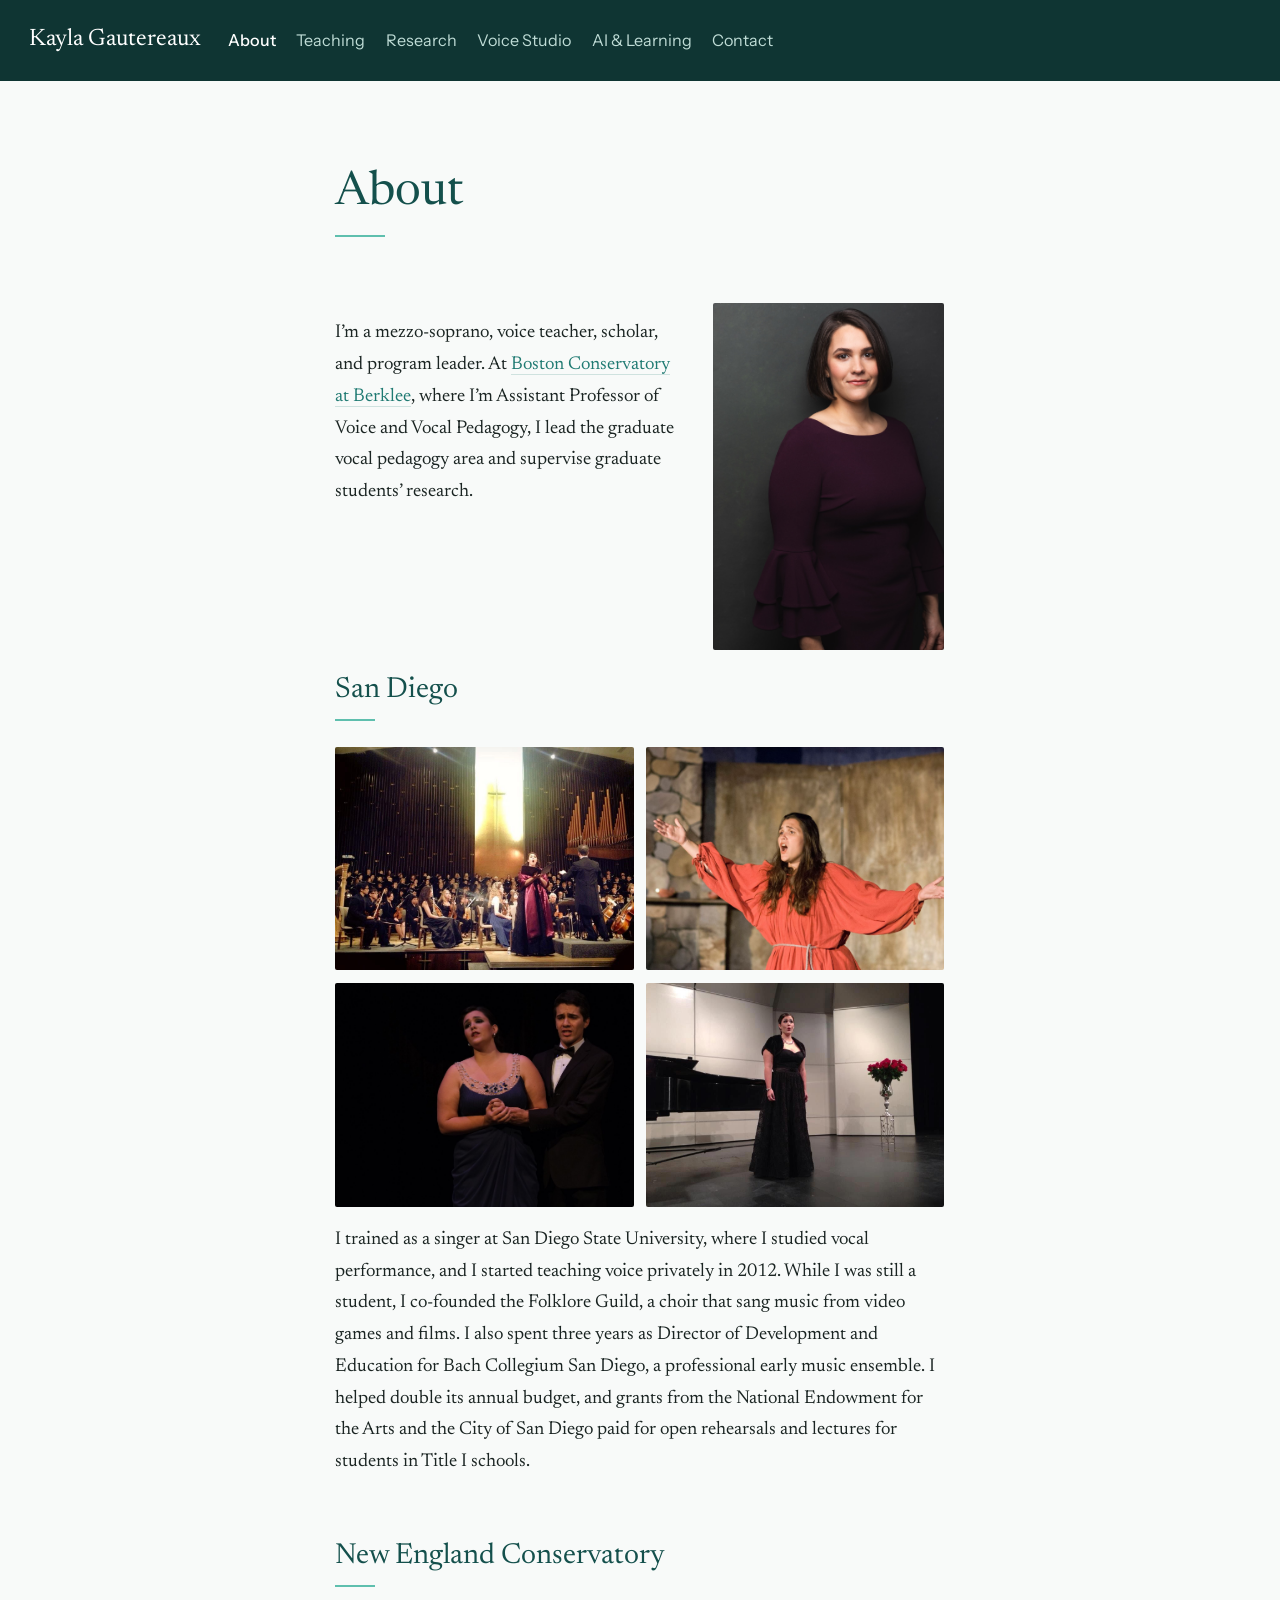
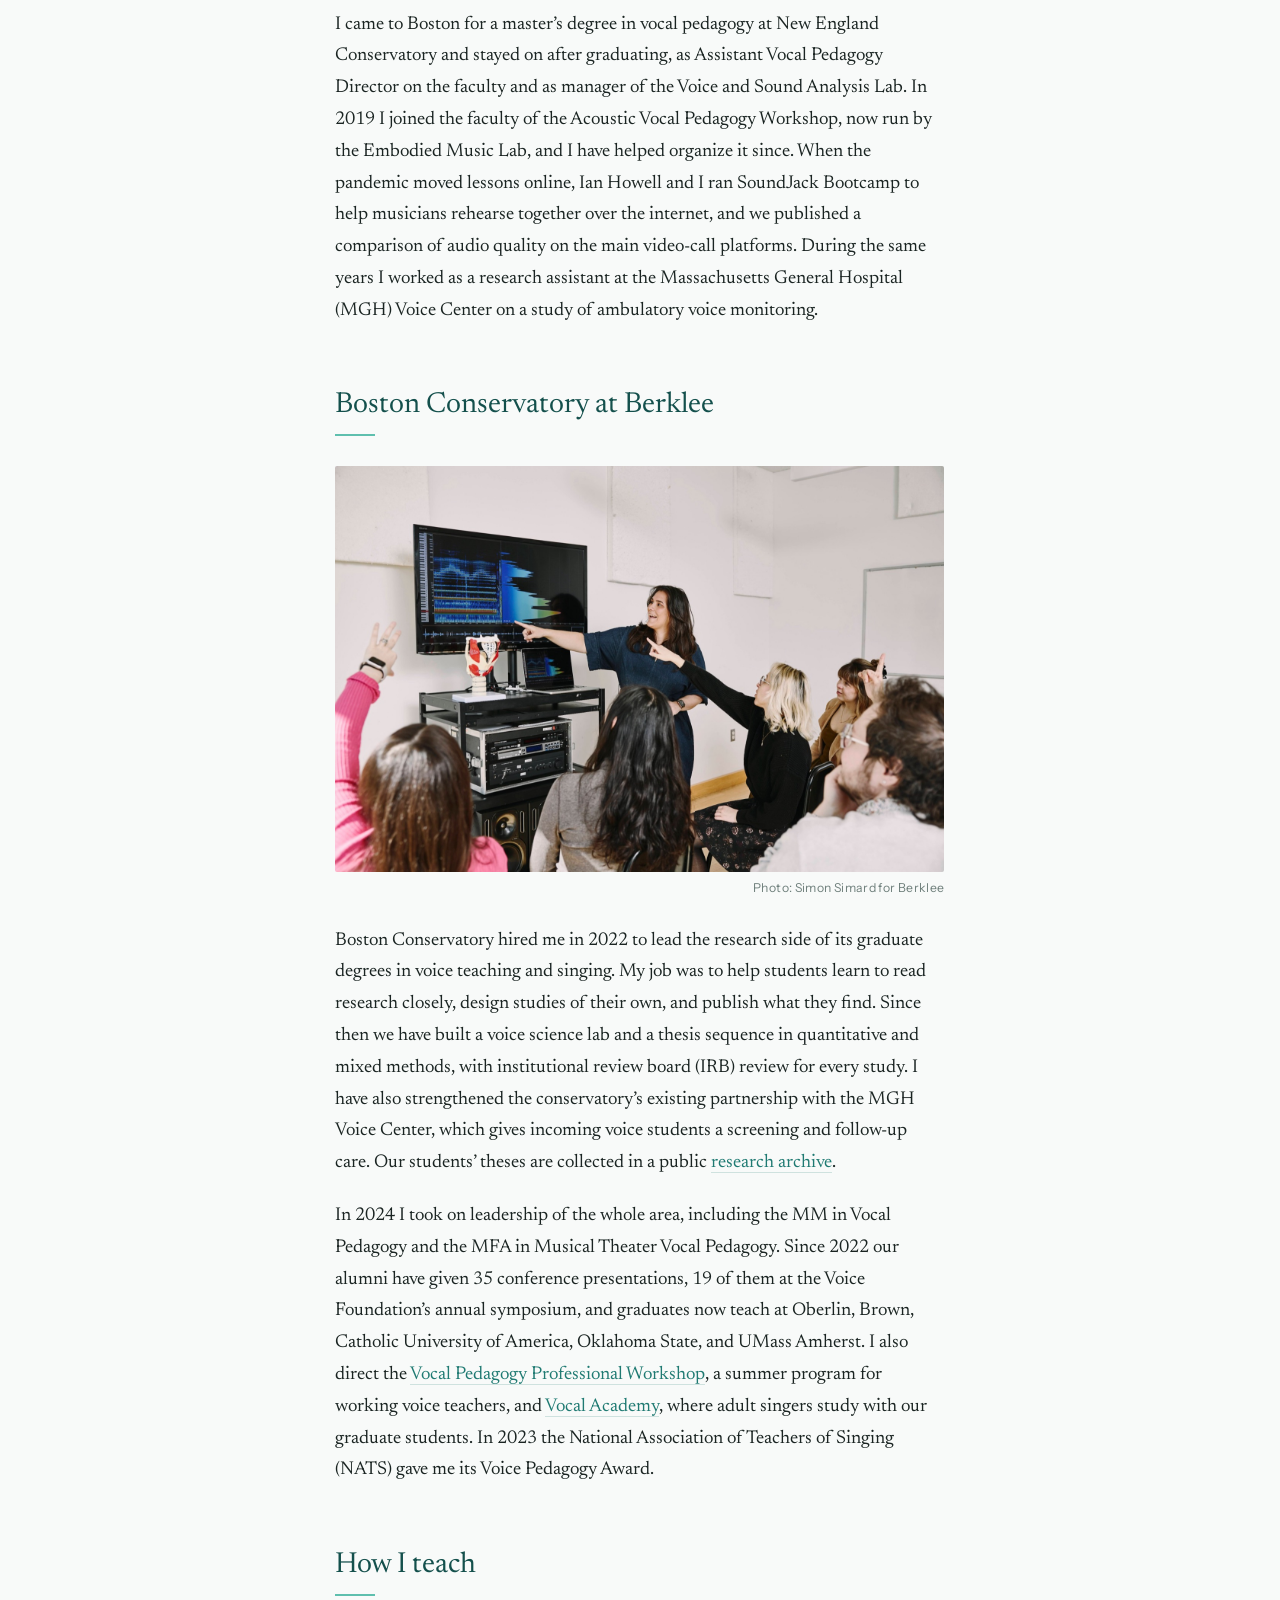
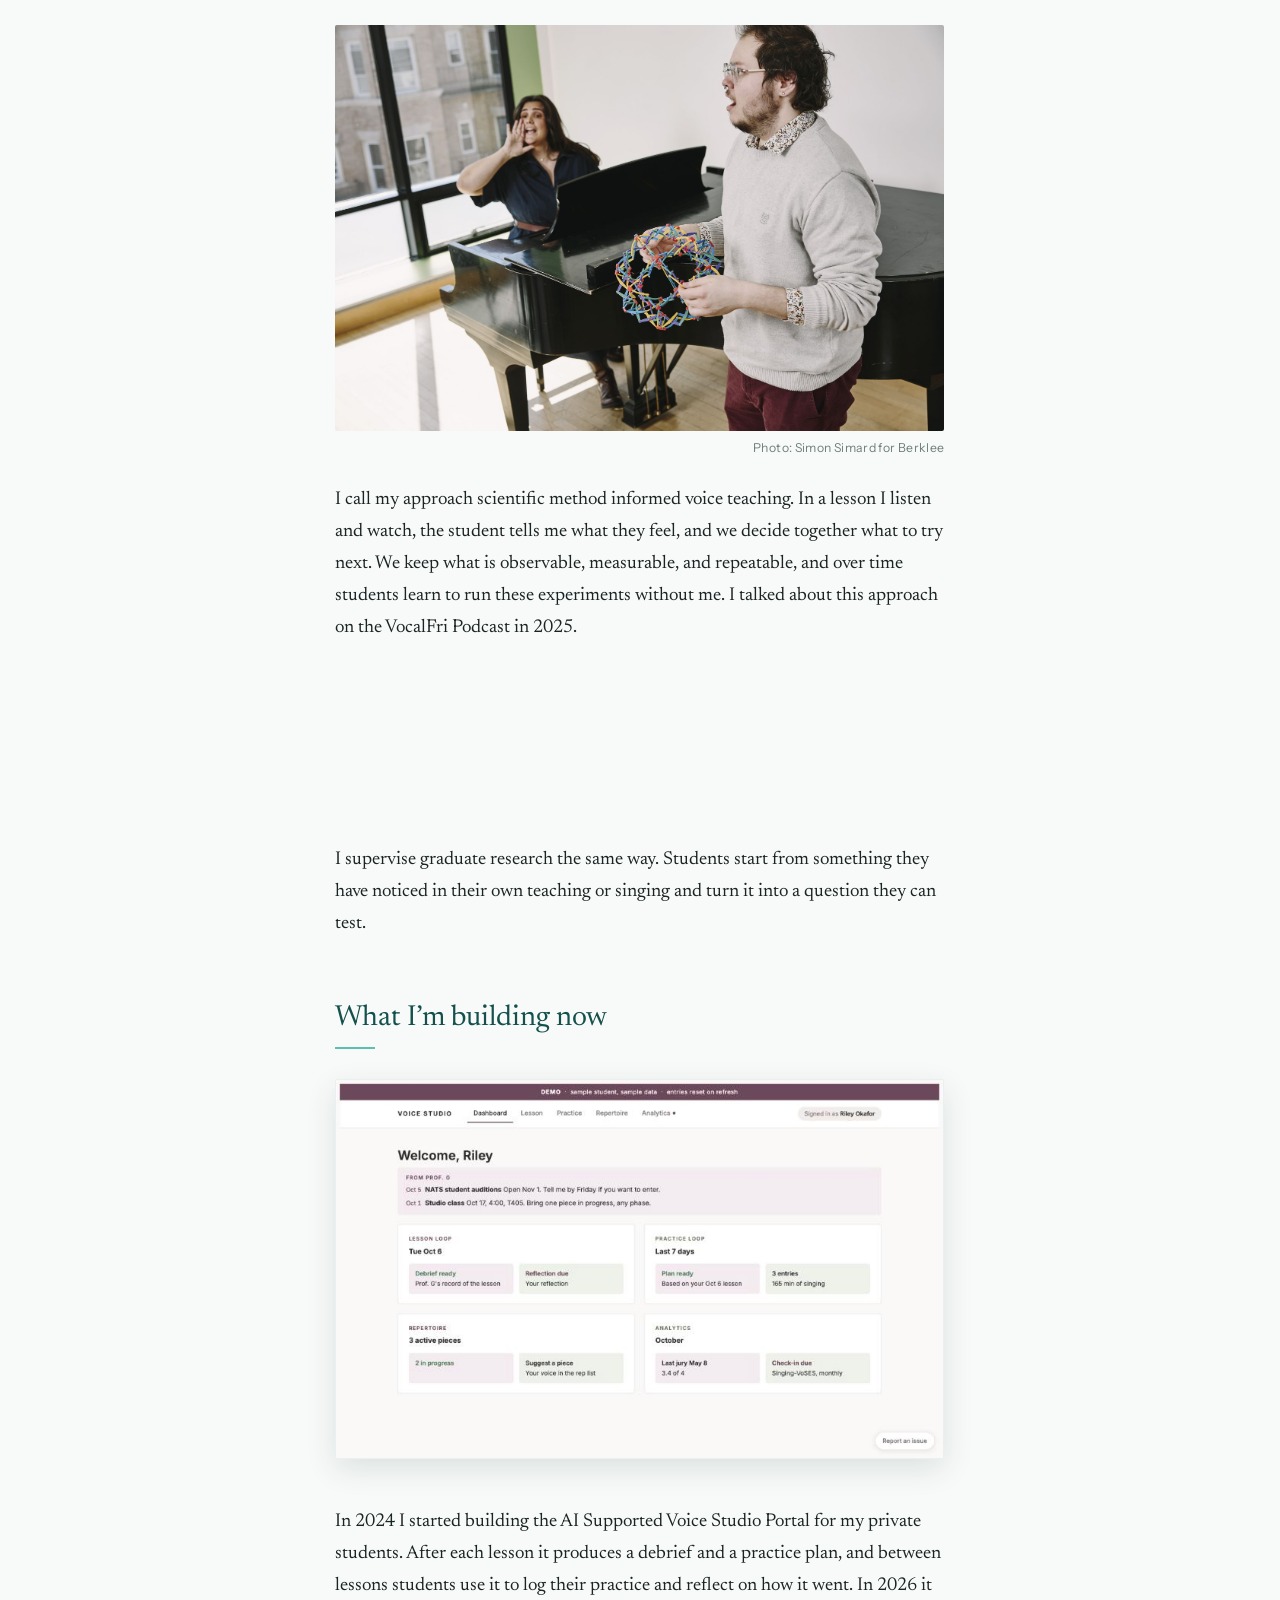
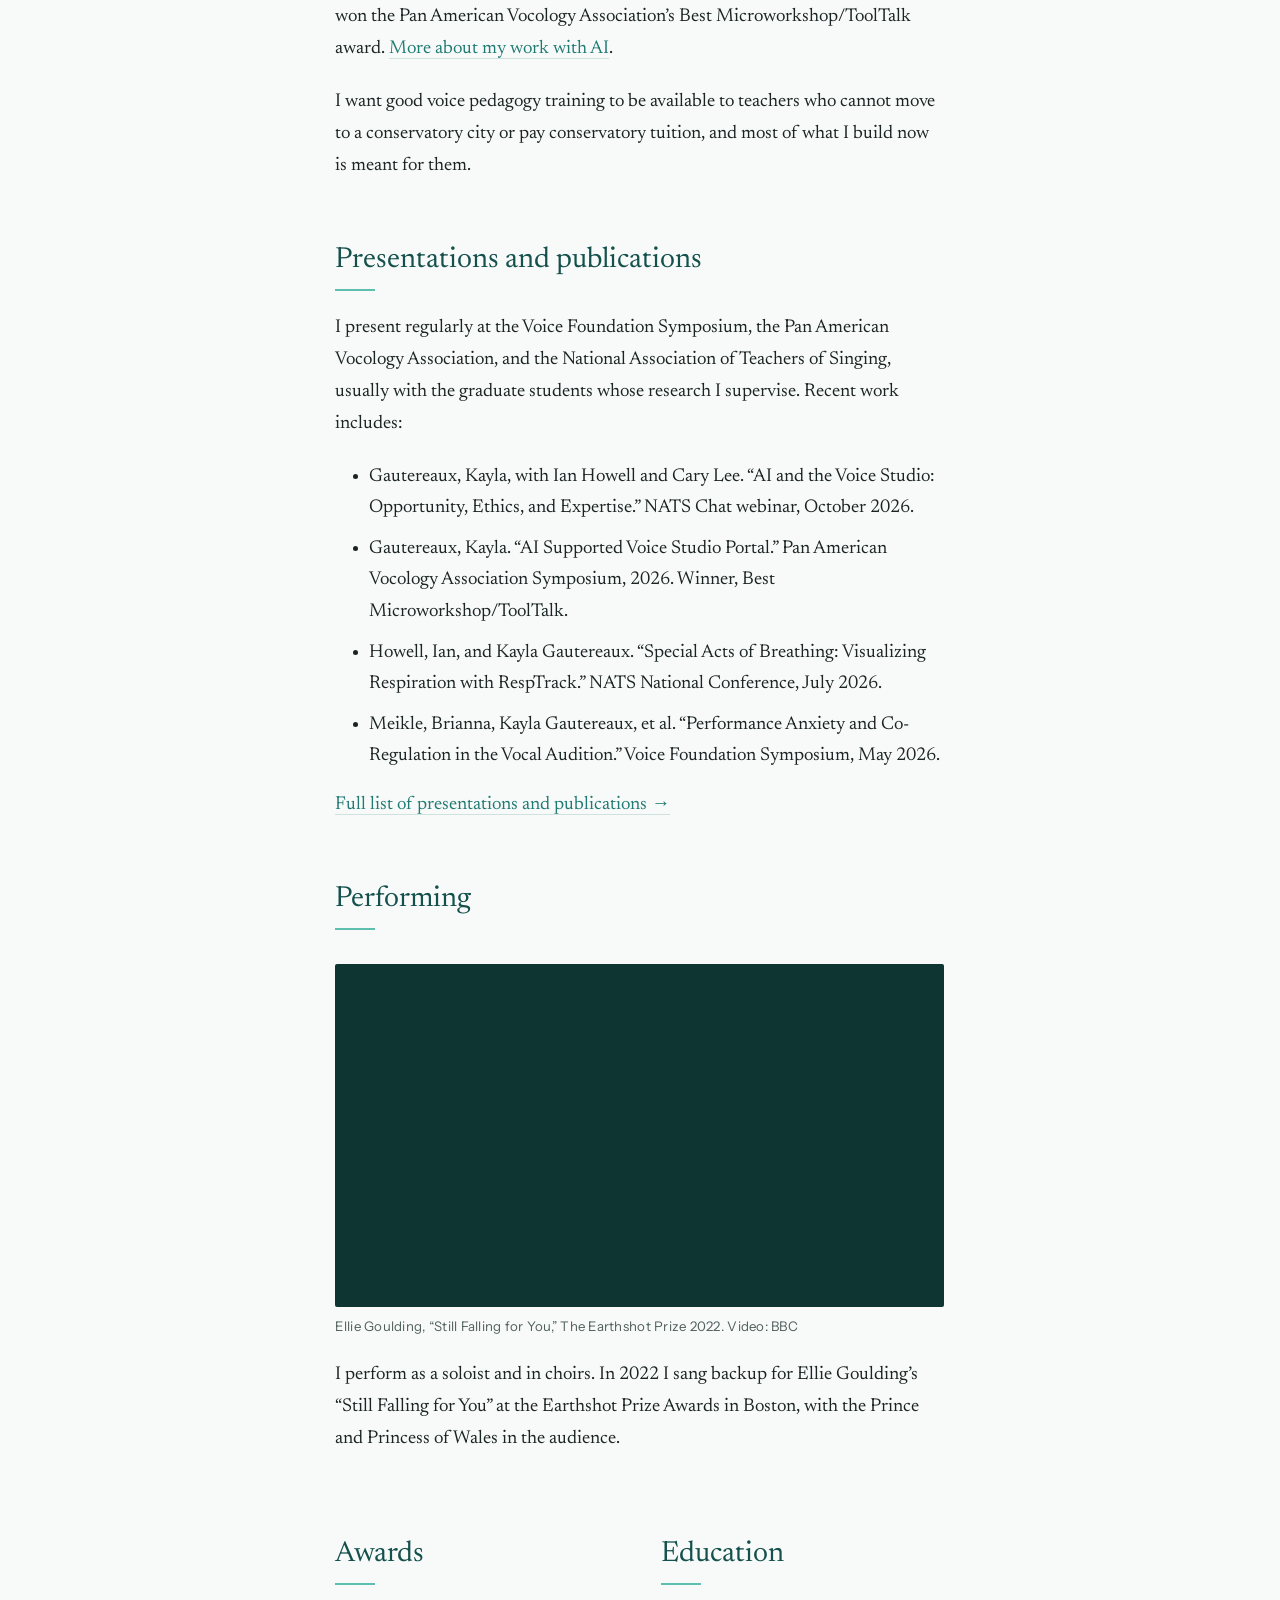
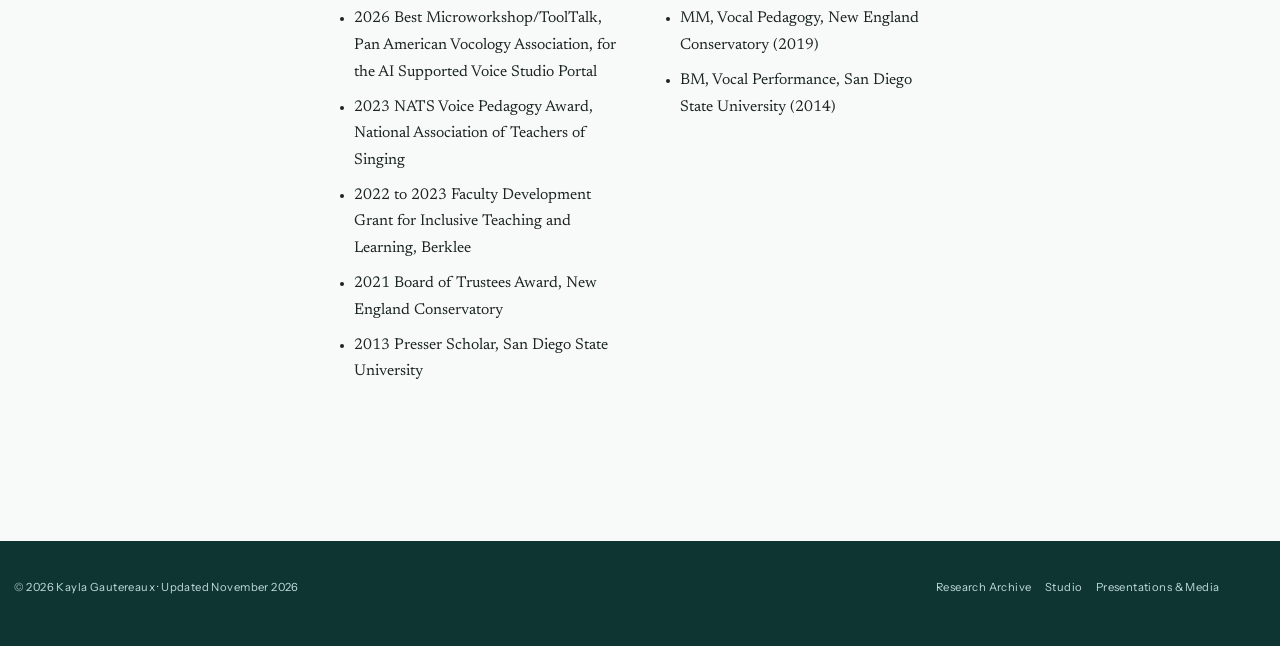
==== commit c470696d: "Built site for gh-pages" ====
--- a/about.html
+++ b/about.html
@@ -69,12 +69,12 @@
 <link rel="stylesheet" href="styles.css">
 <meta property="og:title" content="About – Kayla Gautereaux">
 <meta property="og:description" content="Kayla Gautereaux is a mezzo-soprano and voice teacher who leads the graduate vocal pedagogy area at Boston Conservatory at Berklee, where she built a research program inside two graduate degrees in voice teaching and singing.">
-<meta property="og:image" content="https://kgautereaux.github.io/kaylagautereaux.com/images/og-card.jpg">
+<meta property="og:image" content="https://kaylagautereaux.com/images/og-card.jpg">
 <meta property="og:site_name" content="Kayla Gautereaux">
 <meta property="og:locale" content="en_US">
 <meta name="twitter:title" content="About – Kayla Gautereaux">
 <meta name="twitter:description" content="Kayla Gautereaux is a mezzo-soprano and voice teacher who leads the graduate vocal pedagogy area at Boston Conservatory at Berklee, where she built a research program inside two graduate degrees in voice teaching and singing.">
-<meta name="twitter:image" content="https://kgautereaux.github.io/kaylagautereaux.com/images/og-card.jpg">
+<meta name="twitter:image" content="https://kaylagautereaux.com/images/og-card.jpg">
 <meta name="twitter:card" content="summary_large_image">
 </head>
 
@@ -105,6 +105,10 @@
   <li class="nav-item">
     <a class="nav-link" href="https://research.kaylagautereaux.com"> 
 <span class="menu-text">Research</span></a>
+  </li>  
+  <li class="nav-item">
+    <a class="nav-link" href="https://studio.kaylagautereaux.com"> 
+<span class="menu-text">Voice Studio</span></a>
   </li>  
   <li class="nav-item">
     <a class="nav-link" href="./ai-learning.html"> 
@@ -305,7 +309,7 @@
     }
       var localhostRegex = new RegExp(/^(?:http|https):\/\/localhost\:?[0-9]*\//);
       var mailtoRegex = new RegExp(/^mailto:/);
-        var filterRegex = new RegExp("https:\/\/kgautereaux\.github\.io\/kaylagautereaux\.com");
+        var filterRegex = new RegExp("https:\/\/kaylagautereaux\.com");
       var isInternal = (href) => {
           return filterRegex.test(href) || localhostRegex.test(href) || mailtoRegex.test(href);
       }
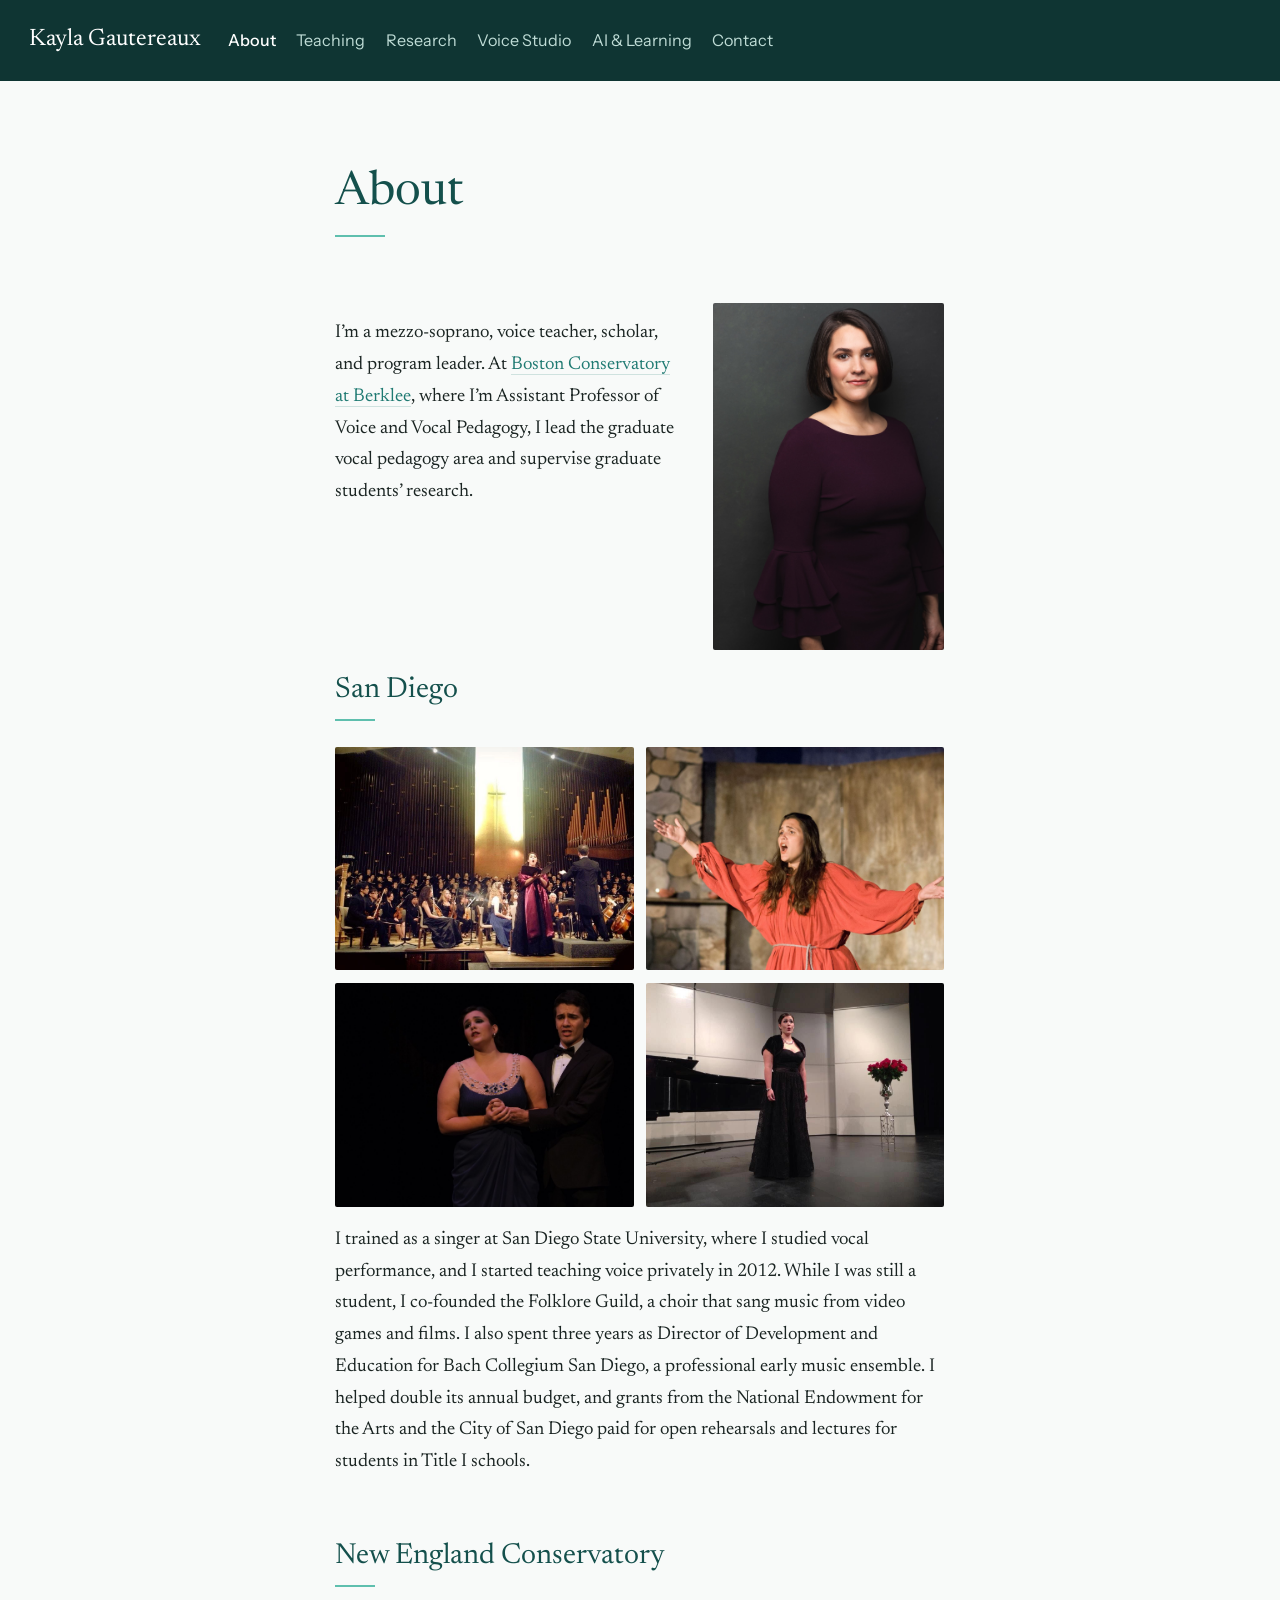
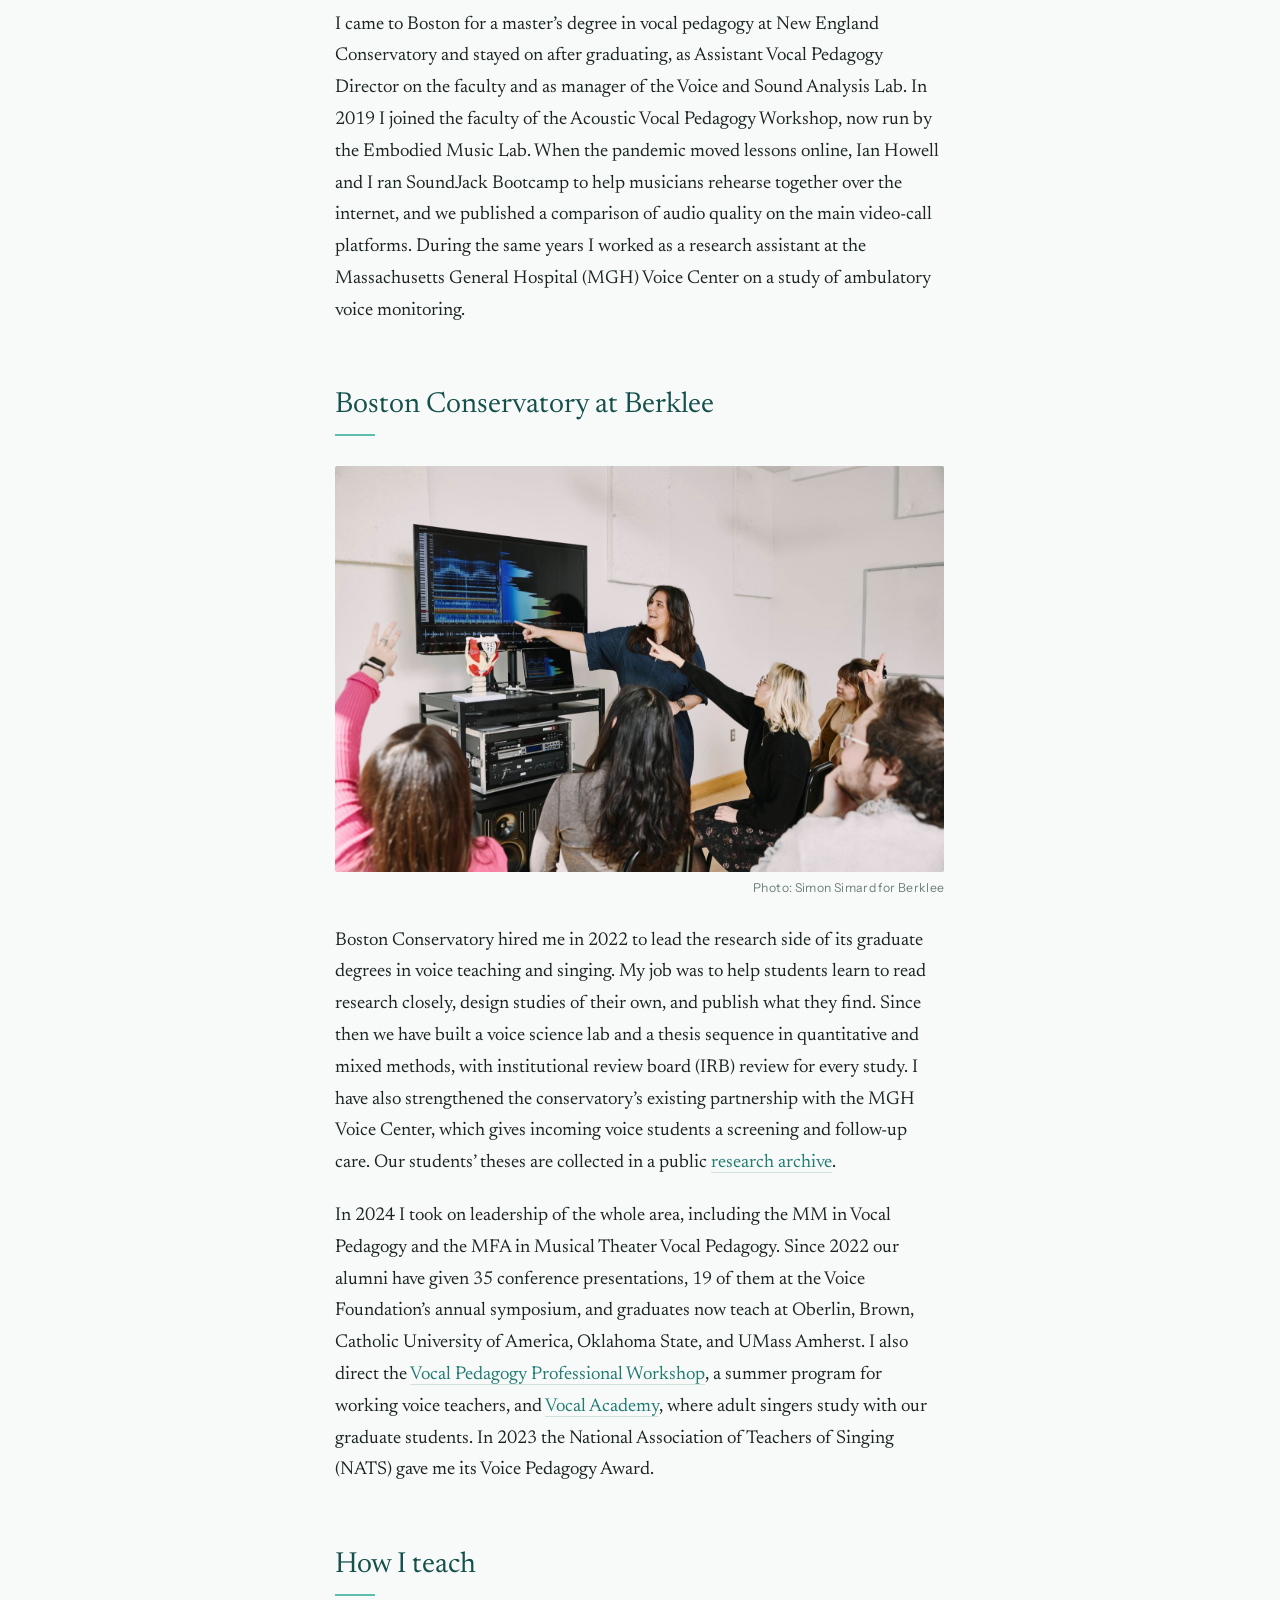
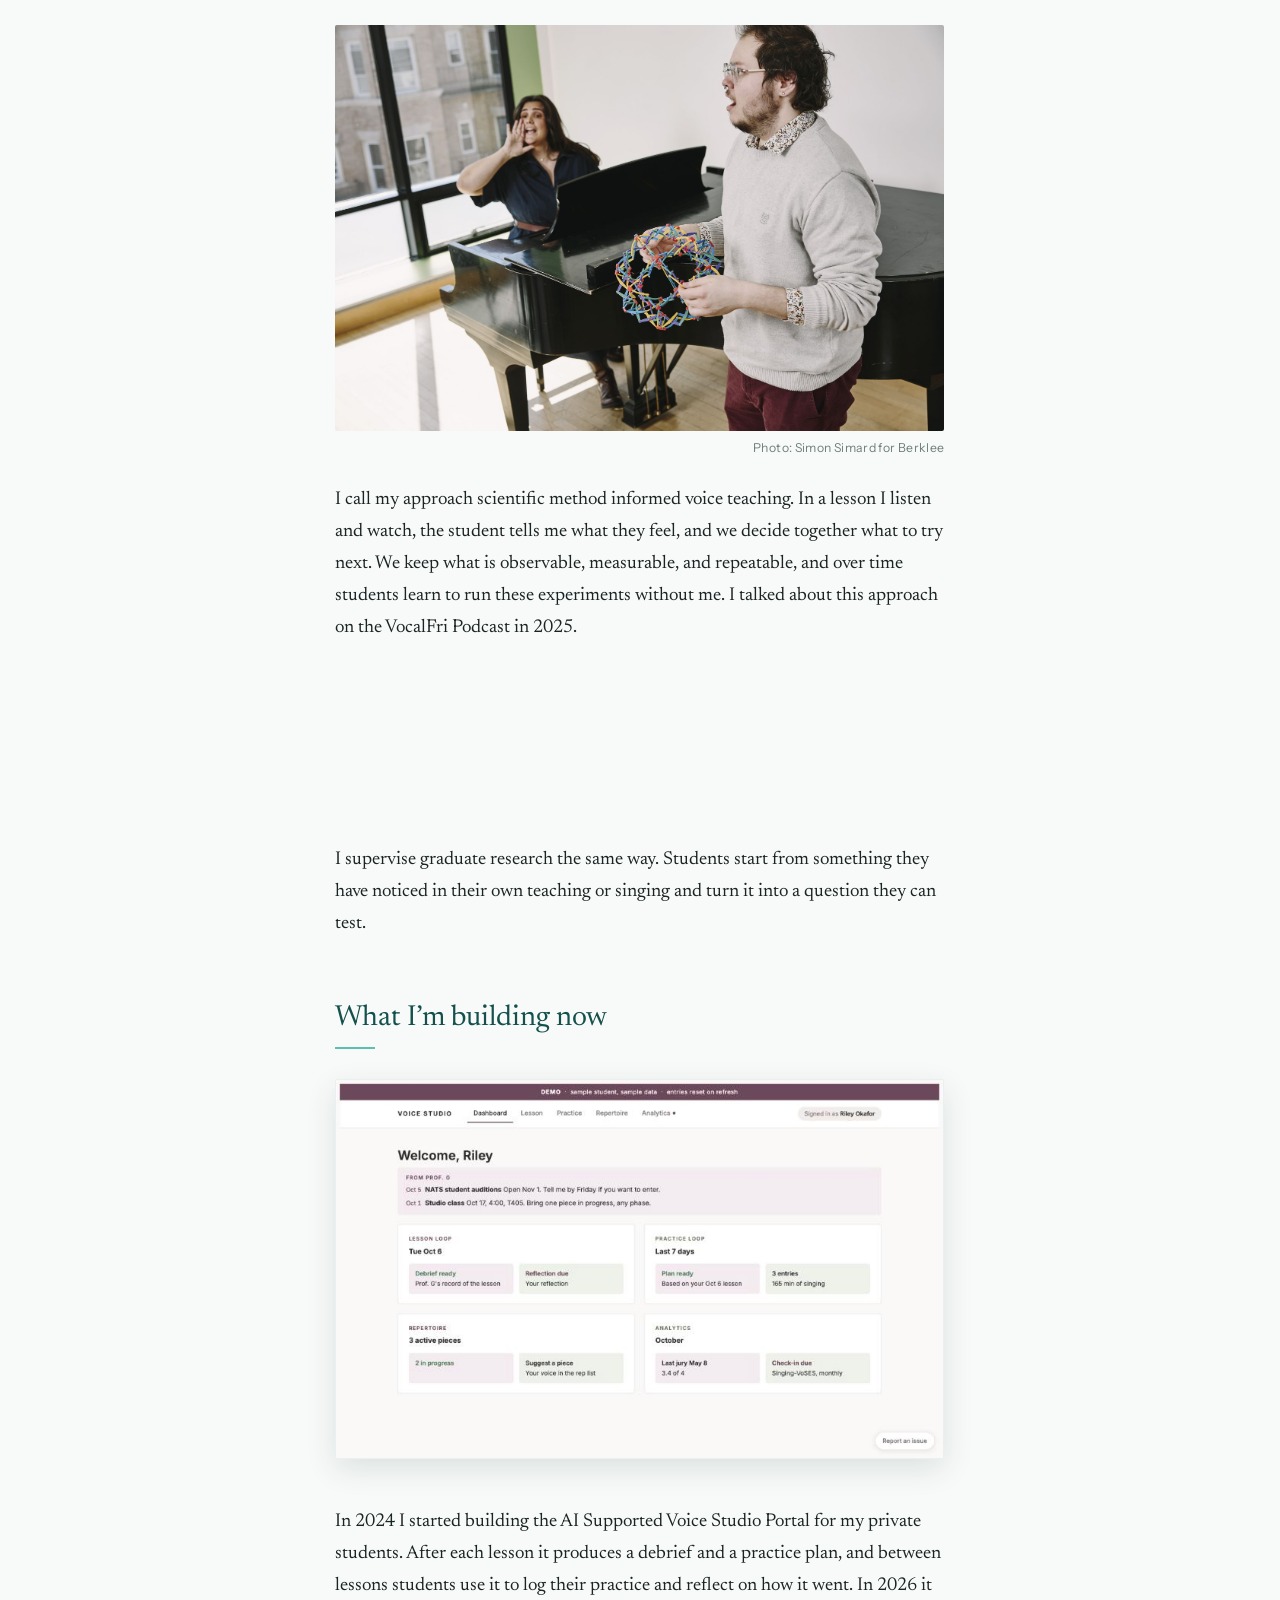
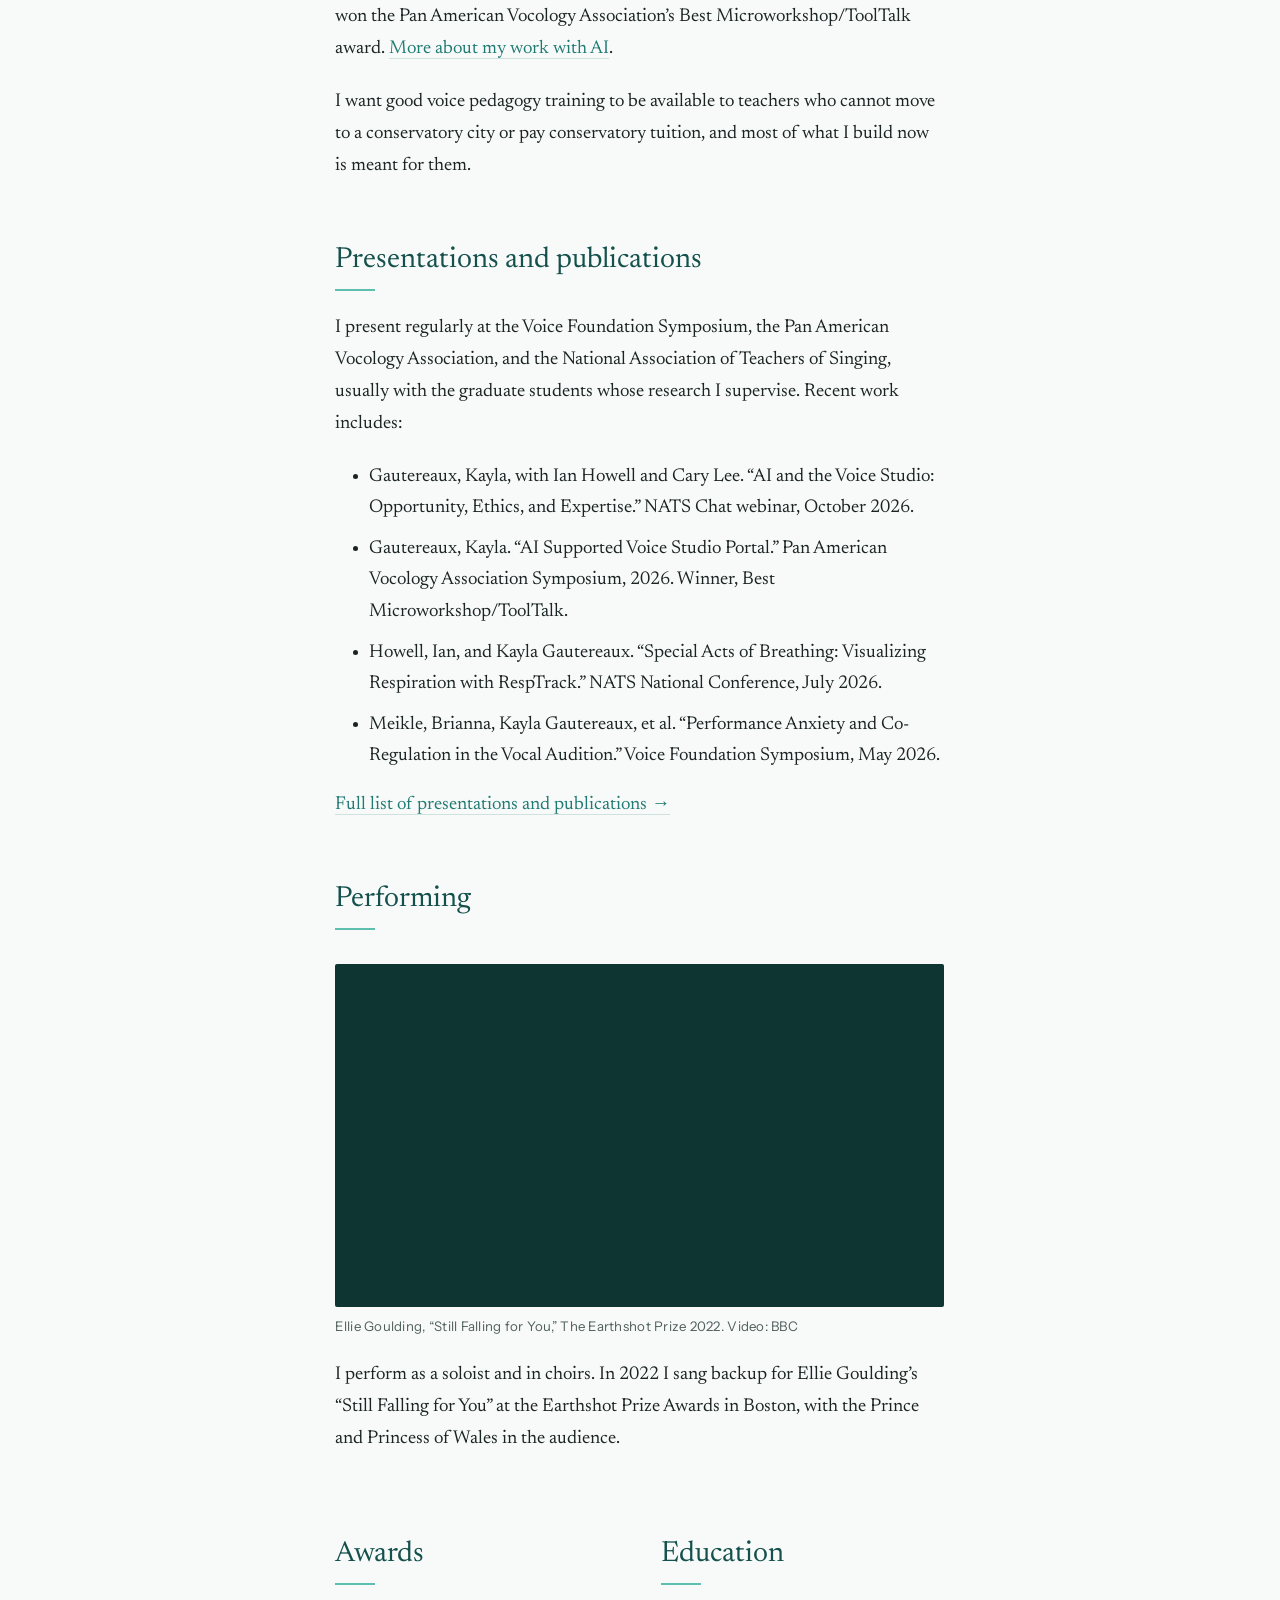
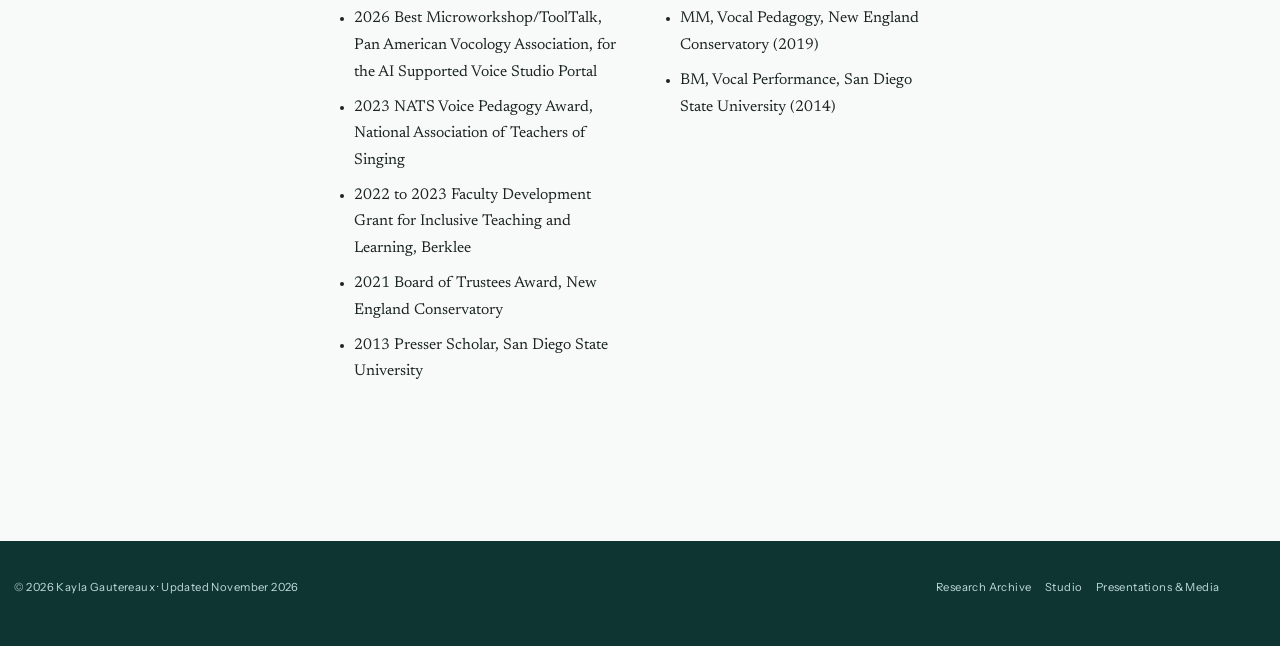
==== commit 798c08bb: "Built site for gh-pages" ====
--- a/about.html
+++ b/about.html
@@ -170,7 +170,7 @@
 </section>
 <section id="new-england-conservatory" class="level2">
 <h2 class="anchored" data-anchor-id="new-england-conservatory">New England Conservatory</h2>
-<p>I came to Boston for a master’s degree in vocal pedagogy at New England Conservatory and stayed on after graduating, as Assistant Vocal Pedagogy Director on the faculty and as manager of the Voice and Sound Analysis Lab. In 2019 I joined the faculty of the Acoustic Vocal Pedagogy Workshop, now run by the Embodied Music Lab, and I have helped organize it since. When the pandemic moved lessons online, Ian Howell and I ran SoundJack Bootcamp to help musicians rehearse together over the internet, and we published a comparison of audio quality on the main video-call platforms. During the same years I worked as a research assistant at the Massachusetts General Hospital (MGH) Voice Center on a study of ambulatory voice monitoring.</p>
+<p>I came to Boston for a master’s degree in vocal pedagogy at New England Conservatory and stayed on after graduating, as Assistant Vocal Pedagogy Director on the faculty and as manager of the Voice and Sound Analysis Lab. In 2019 I joined the faculty of the Acoustic Vocal Pedagogy Workshop, now run by the Embodied Music Lab. When the pandemic moved lessons online, Ian Howell and I ran SoundJack Bootcamp to help musicians rehearse together over the internet, and we published a comparison of audio quality on the main video-call platforms. During the same years I worked as a research assistant at the Massachusetts General Hospital (MGH) Voice Center on a study of ambulatory voice monitoring.</p>
 </section>
 <section id="boston-conservatory-at-berklee" class="level2">
 <h2 class="anchored" data-anchor-id="boston-conservatory-at-berklee">Boston Conservatory at Berklee</h2>
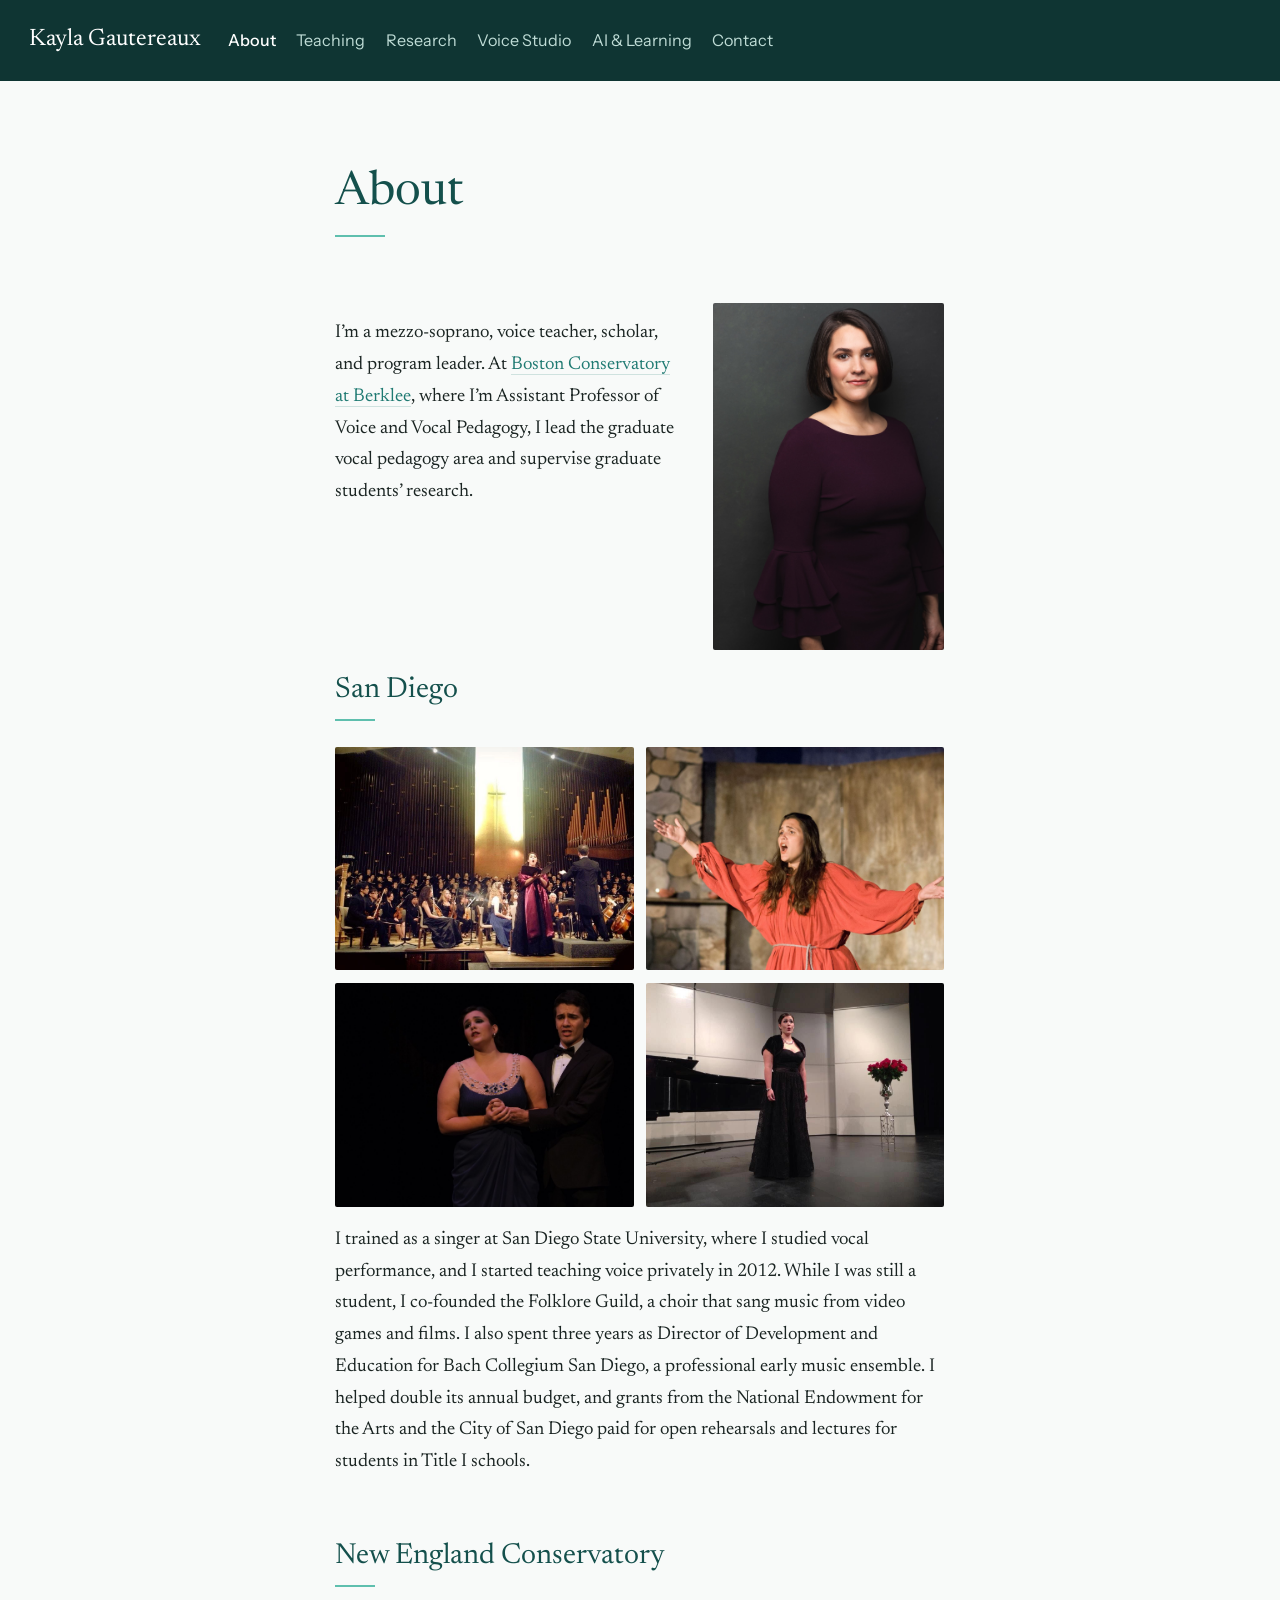
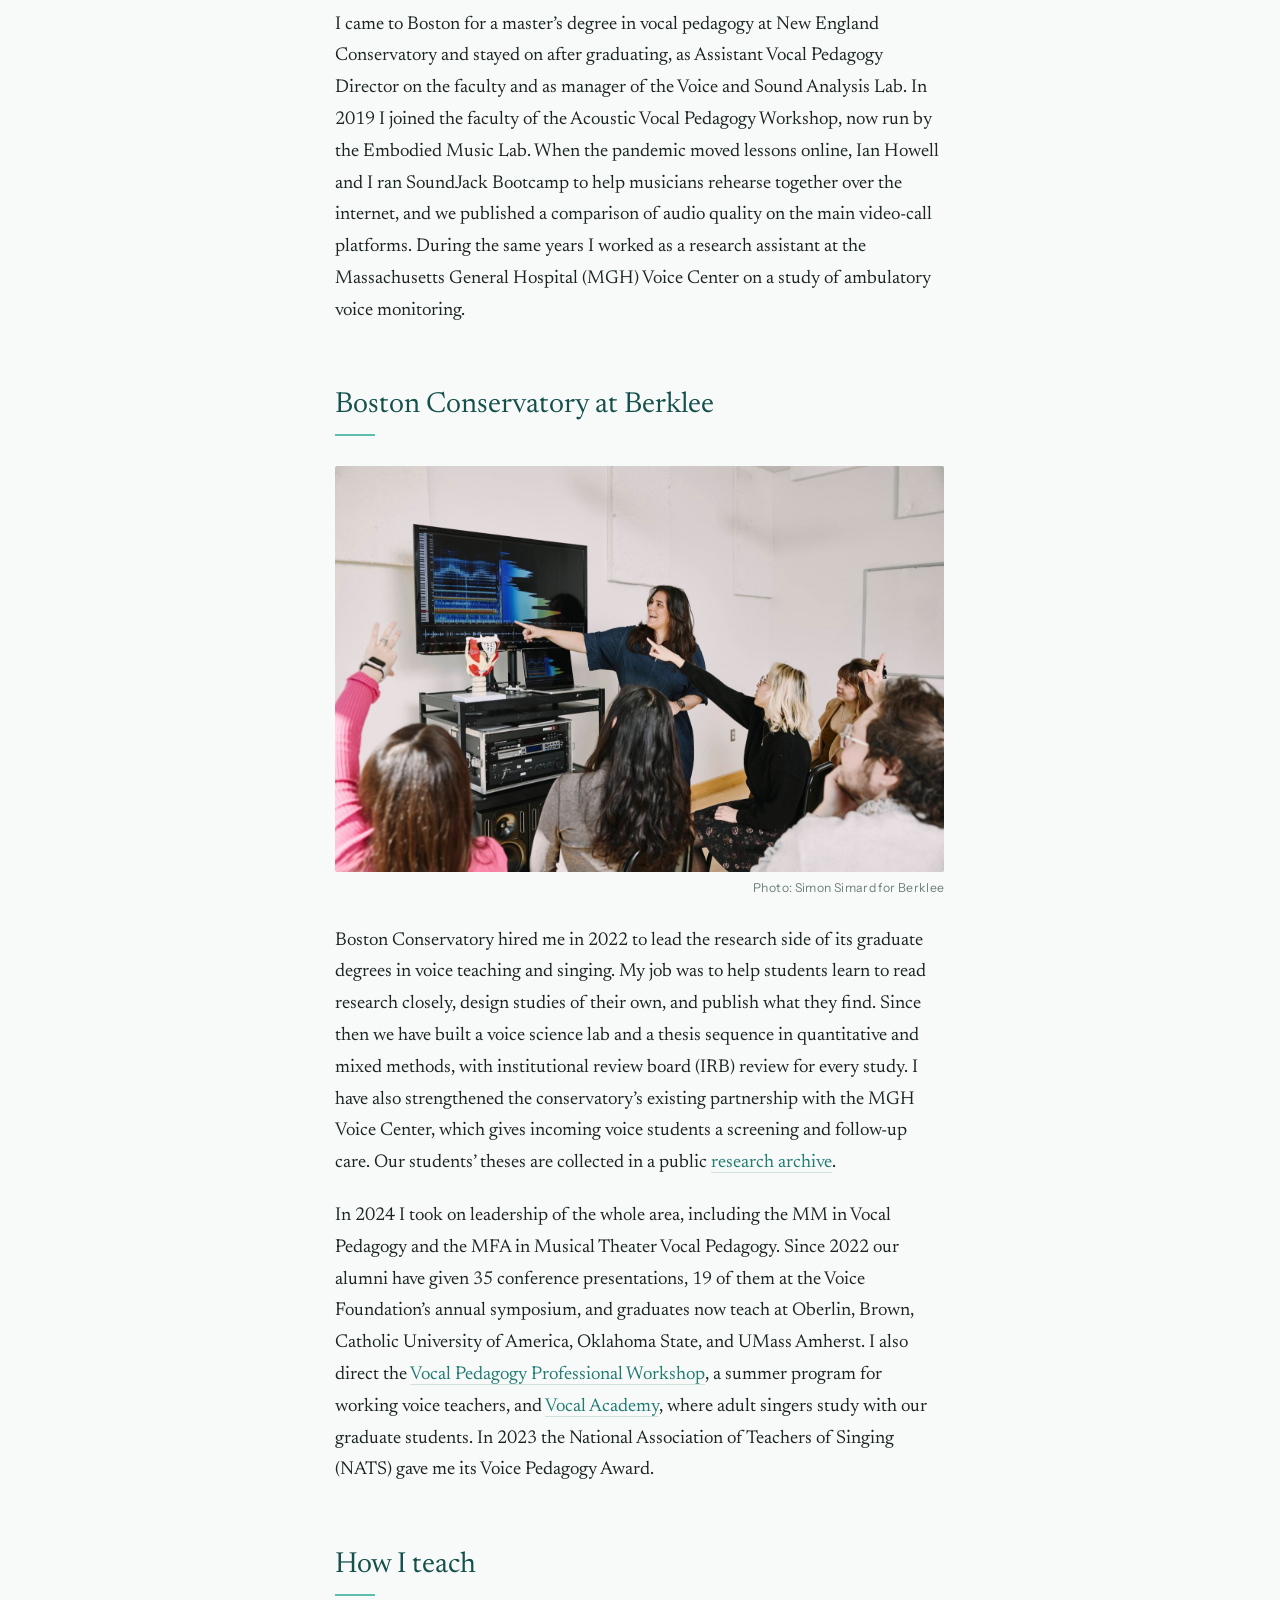
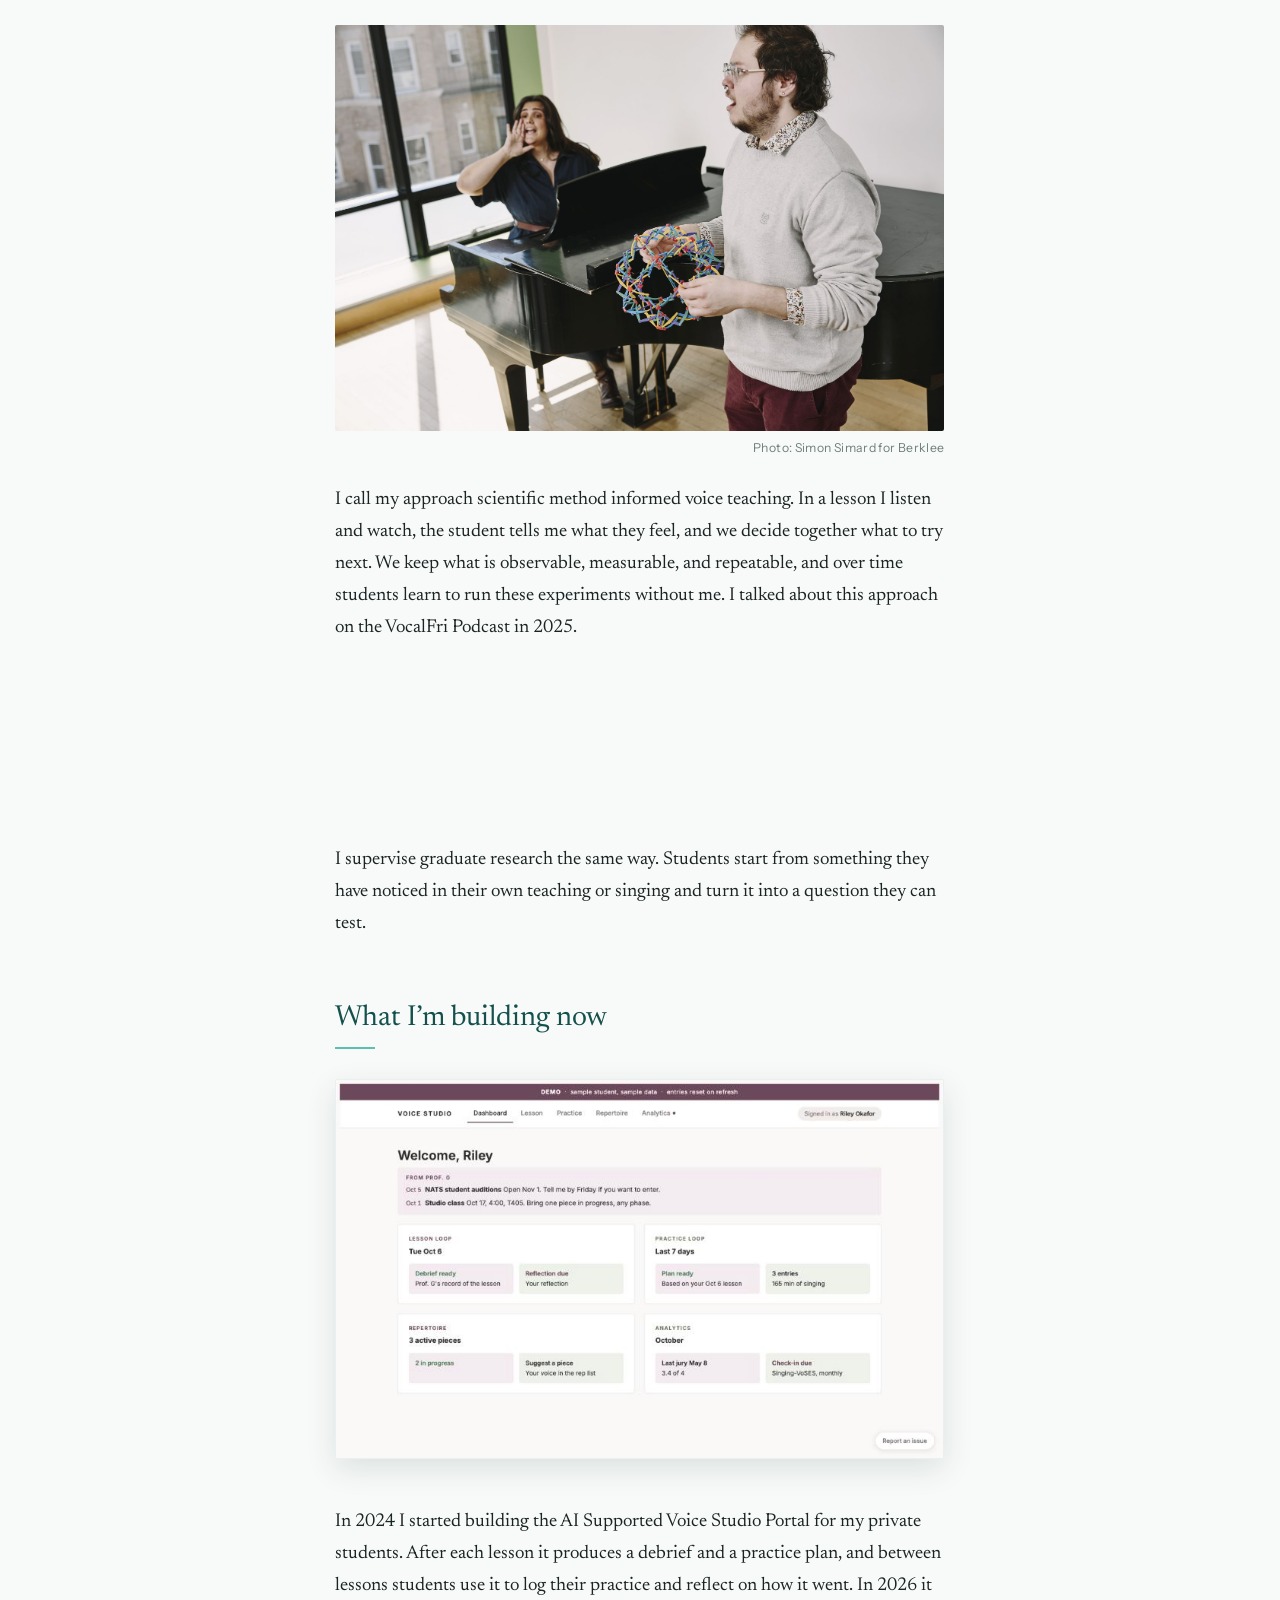
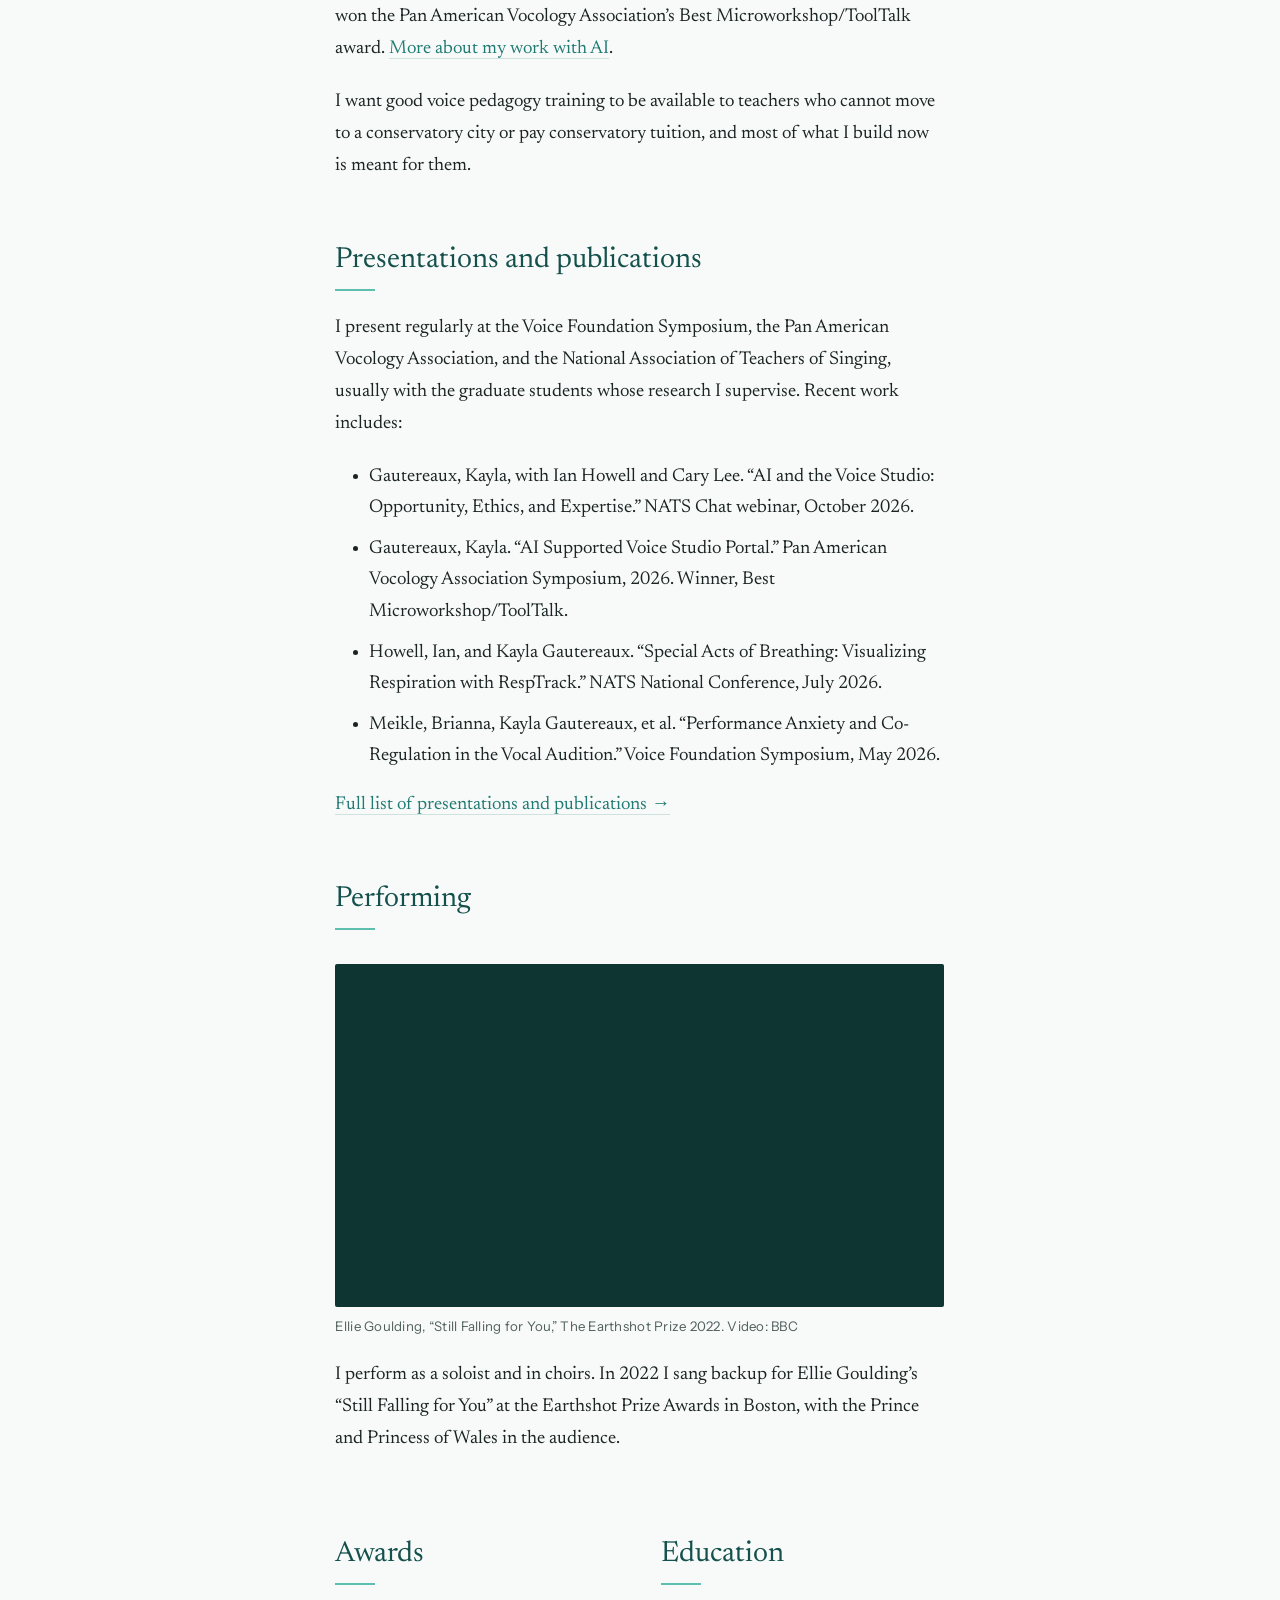
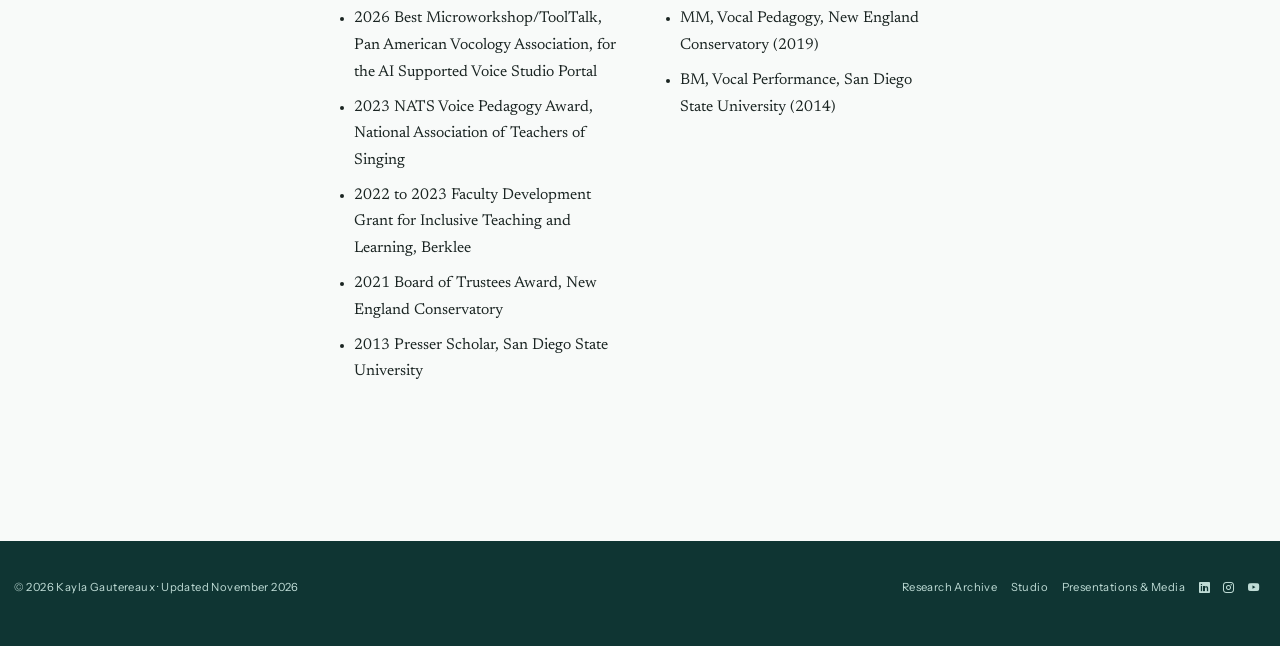
==== commit c704262b: "Built site for gh-pages" ====
--- a/about.html
+++ b/about.html
@@ -2,7 +2,7 @@
 <html xmlns="http://www.w3.org/1999/xhtml" lang="en" xml:lang="en"><head>
 
 <meta charset="utf-8">
-<meta name="generator" content="quarto-1.8.27">
+<meta name="generator" content="quarto-1.6.42">
 
 <meta name="viewport" content="width=device-width, initial-scale=1.0, user-scalable=yes">
 
@@ -28,21 +28,15 @@
 <script src="site_libs/quarto-nav/headroom.min.js"></script>
 <link href="./favicon.svg" rel="icon" type="image/svg+xml">
 <script src="site_libs/clipboard/clipboard.min.js"></script>
-<script src="site_libs/quarto-html/quarto.js" type="module"></script>
-<script src="site_libs/quarto-html/tabsets/tabsets.js" type="module"></script>
-<script src="site_libs/quarto-html/axe/axe-check.js" type="module"></script>
+<script src="site_libs/quarto-html/quarto.js"></script>
 <script src="site_libs/quarto-html/popper.min.js"></script>
 <script src="site_libs/quarto-html/tippy.umd.min.js"></script>
 <script src="site_libs/quarto-html/anchor.min.js"></script>
 <link href="site_libs/quarto-html/tippy.css" rel="stylesheet">
-<link href="site_libs/quarto-html/quarto-syntax-highlighting-9fa6dbbe6219e357c3a17d5a2c09c803.css" rel="stylesheet" class="quarto-color-scheme" id="quarto-text-highlighting-styles">
-<link href="site_libs/quarto-html/quarto-syntax-highlighting-dark-d2800b5aef52857891e752670e942548.css" rel="stylesheet" class="quarto-color-scheme quarto-color-alternate" id="quarto-text-highlighting-styles">
-<link href="site_libs/quarto-html/quarto-syntax-highlighting-9fa6dbbe6219e357c3a17d5a2c09c803.css" rel="stylesheet" class="quarto-color-scheme-extra" id="quarto-text-highlighting-styles">
+<link href="site_libs/quarto-html/quarto-syntax-highlighting-08462e96cf79fbc63e40d1d92c0c41ab.css" rel="stylesheet" id="quarto-text-highlighting-styles">
 <script src="site_libs/bootstrap/bootstrap.min.js"></script>
 <link href="site_libs/bootstrap/bootstrap-icons.css" rel="stylesheet">
-<link href="site_libs/bootstrap/bootstrap-53979e5f8ab84d1cc138f30c9c5af193.min.css" rel="stylesheet" append-hash="true" class="quarto-color-scheme" id="quarto-bootstrap" data-mode="light">
-<link href="site_libs/bootstrap/bootstrap-dark-53979e5f8ab84d1cc138f30c9c5af193.min.css" rel="stylesheet" append-hash="true" class="quarto-color-scheme quarto-color-alternate" id="quarto-bootstrap" data-mode="light">
-<link href="site_libs/bootstrap/bootstrap-53979e5f8ab84d1cc138f30c9c5af193.min.css" rel="stylesheet" append-hash="true" class="quarto-color-scheme-extra" id="quarto-bootstrap" data-mode="light">
+<link href="site_libs/bootstrap/bootstrap-71cdd8ec5e81ec9384e5b8a7ee792b8c.min.css" rel="stylesheet" append-hash="true" id="quarto-bootstrap" data-mode="light">
 <script id="quarto-search-options" type="application/json">{
   "language": {
     "search-no-results-text": "No results",
@@ -78,7 +72,7 @@
 <meta name="twitter:card" content="summary_large_image">
 </head>
 
-<body class="nav-fixed fullcontent quarto-light">
+<body class="nav-fixed fullcontent">
 
 <div id="quarto-search-results"></div>
   <header id="quarto-header" class="headroom fixed-top">
@@ -237,243 +231,236 @@
 
 </main> <!-- /main -->
 <script id="quarto-html-after-body" type="application/javascript">
-  window.document.addEventListener("DOMContentLoaded", function (event) {
-    const icon = "";
-    const anchorJS = new window.AnchorJS();
-    anchorJS.options = {
-      placement: 'right',
-      icon: icon
-    };
-    anchorJS.add('.anchored');
-    const isCodeAnnotation = (el) => {
-      for (const clz of el.classList) {
-        if (clz.startsWith('code-annotation-')) {                     
-          return true;
-        }
-      }
-      return false;
-    }
-    const onCopySuccess = function(e) {
-      // button target
-      const button = e.trigger;
-      // don't keep focus
-      button.blur();
-      // flash "checked"
-      button.classList.add('code-copy-button-checked');
-      var currentTitle = button.getAttribute("title");
-      button.setAttribute("title", "Copied!");
-      let tooltip;
-      if (window.bootstrap) {
-        button.setAttribute("data-bs-toggle", "tooltip");
-        button.setAttribute("data-bs-placement", "left");
-        button.setAttribute("data-bs-title", "Copied!");
-        tooltip = new bootstrap.Tooltip(button, 
-          { trigger: "manual", 
-            customClass: "code-copy-button-tooltip",
-            offset: [0, -8]});
-        tooltip.show();    
-      }
-      setTimeout(function() {
-        if (tooltip) {
-          tooltip.hide();
-          button.removeAttribute("data-bs-title");
-          button.removeAttribute("data-bs-toggle");
-          button.removeAttribute("data-bs-placement");
-        }
-        button.setAttribute("title", currentTitle);
-        button.classList.remove('code-copy-button-checked');
-      }, 1000);
-      // clear code selection
-      e.clearSelection();
-    }
-    const getTextToCopy = function(trigger) {
-      const outerScaffold = trigger.parentElement.cloneNode(true);
-      const codeEl = outerScaffold.querySelector('code');
+window.document.addEventListener("DOMContentLoaded", function (event) {
+  const toggleBodyColorMode = (bsSheetEl) => {
+    const mode = bsSheetEl.getAttribute("data-mode");
+    const bodyEl = window.document.querySelector("body");
+    if (mode === "dark") {
+      bodyEl.classList.add("quarto-dark");
+      bodyEl.classList.remove("quarto-light");
+    } else {
+      bodyEl.classList.add("quarto-light");
+      bodyEl.classList.remove("quarto-dark");
+    }
+  }
+  const toggleBodyColorPrimary = () => {
+    const bsSheetEl = window.document.querySelector("link#quarto-bootstrap");
+    if (bsSheetEl) {
+      toggleBodyColorMode(bsSheetEl);
+    }
+  }
+  toggleBodyColorPrimary();  
+  const icon = "";
+  const anchorJS = new window.AnchorJS();
+  anchorJS.options = {
+    placement: 'right',
+    icon: icon
+  };
+  anchorJS.add('.anchored');
+  const isCodeAnnotation = (el) => {
+    for (const clz of el.classList) {
+      if (clz.startsWith('code-annotation-')) {                     
+        return true;
+      }
+    }
+    return false;
+  }
+  const onCopySuccess = function(e) {
+    // button target
+    const button = e.trigger;
+    // don't keep focus
+    button.blur();
+    // flash "checked"
+    button.classList.add('code-copy-button-checked');
+    var currentTitle = button.getAttribute("title");
+    button.setAttribute("title", "Copied!");
+    let tooltip;
+    if (window.bootstrap) {
+      button.setAttribute("data-bs-toggle", "tooltip");
+      button.setAttribute("data-bs-placement", "left");
+      button.setAttribute("data-bs-title", "Copied!");
+      tooltip = new bootstrap.Tooltip(button, 
+        { trigger: "manual", 
+          customClass: "code-copy-button-tooltip",
+          offset: [0, -8]});
+      tooltip.show();    
+    }
+    setTimeout(function() {
+      if (tooltip) {
+        tooltip.hide();
+        button.removeAttribute("data-bs-title");
+        button.removeAttribute("data-bs-toggle");
+        button.removeAttribute("data-bs-placement");
+      }
+      button.setAttribute("title", currentTitle);
+      button.classList.remove('code-copy-button-checked');
+    }, 1000);
+    // clear code selection
+    e.clearSelection();
+  }
+  const getTextToCopy = function(trigger) {
+      const codeEl = trigger.previousElementSibling.cloneNode(true);
       for (const childEl of codeEl.children) {
         if (isCodeAnnotation(childEl)) {
           childEl.remove();
         }
       }
       return codeEl.innerText;
-    }
-    const clipboard = new window.ClipboardJS('.code-copy-button:not([data-in-quarto-modal])', {
-      text: getTextToCopy
+  }
+  const clipboard = new window.ClipboardJS('.code-copy-button:not([data-in-quarto-modal])', {
+    text: getTextToCopy
+  });
+  clipboard.on('success', onCopySuccess);
+  if (window.document.getElementById('quarto-embedded-source-code-modal')) {
+    const clipboardModal = new window.ClipboardJS('.code-copy-button[data-in-quarto-modal]', {
+      text: getTextToCopy,
+      container: window.document.getElementById('quarto-embedded-source-code-modal')
     });
-    clipboard.on('success', onCopySuccess);
-    if (window.document.getElementById('quarto-embedded-source-code-modal')) {
-      const clipboardModal = new window.ClipboardJS('.code-copy-button[data-in-quarto-modal]', {
-        text: getTextToCopy,
-        container: window.document.getElementById('quarto-embedded-source-code-modal')
-      });
-      clipboardModal.on('success', onCopySuccess);
-    }
-      var localhostRegex = new RegExp(/^(?:http|https):\/\/localhost\:?[0-9]*\//);
-      var mailtoRegex = new RegExp(/^mailto:/);
-        var filterRegex = new RegExp("https:\/\/kaylagautereaux\.com");
-      var isInternal = (href) => {
-          return filterRegex.test(href) || localhostRegex.test(href) || mailtoRegex.test(href);
-      }
-      // Inspect non-navigation links and adorn them if external
-     var links = window.document.querySelectorAll('a[href]:not(.nav-link):not(.navbar-brand):not(.toc-action):not(.sidebar-link):not(.sidebar-item-toggle):not(.pagination-link):not(.no-external):not([aria-hidden]):not(.dropdown-item):not(.quarto-navigation-tool):not(.about-link)');
-      for (var i=0; i<links.length; i++) {
-        const link = links[i];
-        if (!isInternal(link.href)) {
-          // undo the damage that might have been done by quarto-nav.js in the case of
-          // links that we want to consider external
-          if (link.dataset.originalHref !== undefined) {
-            link.href = link.dataset.originalHref;
+    clipboardModal.on('success', onCopySuccess);
+  }
+    var localhostRegex = new RegExp(/^(?:http|https):\/\/localhost\:?[0-9]*\//);
+    var mailtoRegex = new RegExp(/^mailto:/);
+      var filterRegex = new RegExp("https:\/\/kaylagautereaux\.com");
+    var isInternal = (href) => {
+        return filterRegex.test(href) || localhostRegex.test(href) || mailtoRegex.test(href);
+    }
+    // Inspect non-navigation links and adorn them if external
+ 	var links = window.document.querySelectorAll('a[href]:not(.nav-link):not(.navbar-brand):not(.toc-action):not(.sidebar-link):not(.sidebar-item-toggle):not(.pagination-link):not(.no-external):not([aria-hidden]):not(.dropdown-item):not(.quarto-navigation-tool):not(.about-link)');
+    for (var i=0; i<links.length; i++) {
+      const link = links[i];
+      if (!isInternal(link.href)) {
+        // undo the damage that might have been done by quarto-nav.js in the case of
+        // links that we want to consider external
+        if (link.dataset.originalHref !== undefined) {
+          link.href = link.dataset.originalHref;
+        }
+      }
+    }
+  function tippyHover(el, contentFn, onTriggerFn, onUntriggerFn) {
+    const config = {
+      allowHTML: true,
+      maxWidth: 500,
+      delay: 100,
+      arrow: false,
+      appendTo: function(el) {
+          return el.parentElement;
+      },
+      interactive: true,
+      interactiveBorder: 10,
+      theme: 'quarto',
+      placement: 'bottom-start',
+    };
+    if (contentFn) {
+      config.content = contentFn;
+    }
+    if (onTriggerFn) {
+      config.onTrigger = onTriggerFn;
+    }
+    if (onUntriggerFn) {
+      config.onUntrigger = onUntriggerFn;
+    }
+    window.tippy(el, config); 
+  }
+  const noterefs = window.document.querySelectorAll('a[role="doc-noteref"]');
+  for (var i=0; i<noterefs.length; i++) {
+    const ref = noterefs[i];
+    tippyHover(ref, function() {
+      // use id or data attribute instead here
+      let href = ref.getAttribute('data-footnote-href') || ref.getAttribute('href');
+      try { href = new URL(href).hash; } catch {}
+      const id = href.replace(/^#\/?/, "");
+      const note = window.document.getElementById(id);
+      if (note) {
+        return note.innerHTML;
+      } else {
+        return "";
+      }
+    });
+  }
+  const xrefs = window.document.querySelectorAll('a.quarto-xref');
+  const processXRef = (id, note) => {
+    // Strip column container classes
+    const stripColumnClz = (el) => {
+      el.classList.remove("page-full", "page-columns");
+      if (el.children) {
+        for (const child of el.children) {
+          stripColumnClz(child);
+        }
+      }
+    }
+    stripColumnClz(note)
+    if (id === null || id.startsWith('sec-')) {
+      // Special case sections, only their first couple elements
+      const container = document.createElement("div");
+      if (note.children && note.children.length > 2) {
+        container.appendChild(note.children[0].cloneNode(true));
+        for (let i = 1; i < note.children.length; i++) {
+          const child = note.children[i];
+          if (child.tagName === "P" && child.innerText === "") {
+            continue;
+          } else {
+            container.appendChild(child.cloneNode(true));
+            break;
           }
         }
-      }
-    function tippyHover(el, contentFn, onTriggerFn, onUntriggerFn) {
-      const config = {
-        allowHTML: true,
-        maxWidth: 500,
-        delay: 100,
-        arrow: false,
-        appendTo: function(el) {
-            return el.parentElement;
-        },
-        interactive: true,
-        interactiveBorder: 10,
-        theme: 'quarto',
-        placement: 'bottom-start',
-      };
-      if (contentFn) {
-        config.content = contentFn;
-      }
-      if (onTriggerFn) {
-        config.onTrigger = onTriggerFn;
-      }
-      if (onUntriggerFn) {
-        config.onUntrigger = onUntriggerFn;
-      }
-      window.tippy(el, config); 
-    }
-    const noterefs = window.document.querySelectorAll('a[role="doc-noteref"]');
-    for (var i=0; i<noterefs.length; i++) {
-      const ref = noterefs[i];
-      tippyHover(ref, function() {
-        // use id or data attribute instead here
-        let href = ref.getAttribute('data-footnote-href') || ref.getAttribute('href');
-        try { href = new URL(href).hash; } catch {}
-        const id = href.replace(/^#\/?/, "");
-        const note = window.document.getElementById(id);
-        if (note) {
-          return note.innerHTML;
-        } else {
-          return "";
-        }
-      });
-    }
-    const xrefs = window.document.querySelectorAll('a.quarto-xref');
-    const processXRef = (id, note) => {
-      // Strip column container classes
-      const stripColumnClz = (el) => {
-        el.classList.remove("page-full", "page-columns");
-        if (el.children) {
-          for (const child of el.children) {
-            stripColumnClz(child);
-          }
-        }
-      }
-      stripColumnClz(note)
-      if (id === null || id.startsWith('sec-')) {
-        // Special case sections, only their first couple elements
-        const container = document.createElement("div");
-        if (note.children && note.children.length > 2) {
-          container.appendChild(note.children[0].cloneNode(true));
-          for (let i = 1; i < note.children.length; i++) {
-            const child = note.children[i];
-            if (child.tagName === "P" && child.innerText === "") {
-              continue;
-            } else {
-              container.appendChild(child.cloneNode(true));
-              break;
-            }
-          }
-          if (window.Quarto?.typesetMath) {
-            window.Quarto.typesetMath(container);
-          }
-          return container.innerHTML
-        } else {
-          if (window.Quarto?.typesetMath) {
-            window.Quarto.typesetMath(note);
-          }
-          return note.innerHTML;
-        }
+        if (window.Quarto?.typesetMath) {
+          window.Quarto.typesetMath(container);
+        }
+        return container.innerHTML
       } else {
-        // Remove any anchor links if they are present
-        const anchorLink = note.querySelector('a.anchorjs-link');
-        if (anchorLink) {
-          anchorLink.remove();
-        }
         if (window.Quarto?.typesetMath) {
           window.Quarto.typesetMath(note);
         }
-        if (note.classList.contains("callout")) {
-          return note.outerHTML;
-        } else {
-          return note.innerHTML;
-        }
-      }
-    }
-    for (var i=0; i<xrefs.length; i++) {
-      const xref = xrefs[i];
-      tippyHover(xref, undefined, function(instance) {
-        instance.disable();
-        let url = xref.getAttribute('href');
-        let hash = undefined; 
-        if (url.startsWith('#')) {
-          hash = url;
-        } else {
-          try { hash = new URL(url).hash; } catch {}
-        }
-        if (hash) {
-          const id = hash.replace(/^#\/?/, "");
-          const note = window.document.getElementById(id);
-          if (note !== null) {
-            try {
-              const html = processXRef(id, note.cloneNode(true));
-              instance.setContent(html);
-            } finally {
-              instance.enable();
-              instance.show();
-            }
-          } else {
-            // See if we can fetch this
-            fetch(url.split('#')[0])
-            .then(res => res.text())
-            .then(html => {
-              const parser = new DOMParser();
-              const htmlDoc = parser.parseFromString(html, "text/html");
-              const note = htmlDoc.getElementById(id);
-              if (note !== null) {
-                const html = processXRef(id, note);
-                instance.setContent(html);
-              } 
-            }).finally(() => {
-              instance.enable();
-              instance.show();
-            });
+        return note.innerHTML;
+      }
+    } else {
+      // Remove any anchor links if they are present
+      const anchorLink = note.querySelector('a.anchorjs-link');
+      if (anchorLink) {
+        anchorLink.remove();
+      }
+      if (window.Quarto?.typesetMath) {
+        window.Quarto.typesetMath(note);
+      }
+      if (note.classList.contains("callout")) {
+        return note.outerHTML;
+      } else {
+        return note.innerHTML;
+      }
+    }
+  }
+  for (var i=0; i<xrefs.length; i++) {
+    const xref = xrefs[i];
+    tippyHover(xref, undefined, function(instance) {
+      instance.disable();
+      let url = xref.getAttribute('href');
+      let hash = undefined; 
+      if (url.startsWith('#')) {
+        hash = url;
+      } else {
+        try { hash = new URL(url).hash; } catch {}
+      }
+      if (hash) {
+        const id = hash.replace(/^#\/?/, "");
+        const note = window.document.getElementById(id);
+        if (note !== null) {
+          try {
+            const html = processXRef(id, note.cloneNode(true));
+            instance.setContent(html);
+          } finally {
+            instance.enable();
+            instance.show();
           }
         } else {
-          // See if we can fetch a full url (with no hash to target)
-          // This is a special case and we should probably do some content thinning / targeting
-          fetch(url)
+          // See if we can fetch this
+          fetch(url.split('#')[0])
           .then(res => res.text())
           .then(html => {
             const parser = new DOMParser();
             const htmlDoc = parser.parseFromString(html, "text/html");
-            const note = htmlDoc.querySelector('main.content');
+            const note = htmlDoc.getElementById(id);
             if (note !== null) {
-              // This should only happen for chapter cross references
-              // (since there is no id in the URL)
-              // remove the first header
-              if (note.children.length > 0 && note.children[0].tagName === "HEADER") {
-                note.children[0].remove();
-              }
-              const html = processXRef(null, note);
+              const html = processXRef(id, note);
               instance.setContent(html);
             } 
           }).finally(() => {
@@ -481,161 +468,185 @@
             instance.show();
           });
         }
-      }, function(instance) {
+      } else {
+        // See if we can fetch a full url (with no hash to target)
+        // This is a special case and we should probably do some content thinning / targeting
+        fetch(url)
+        .then(res => res.text())
+        .then(html => {
+          const parser = new DOMParser();
+          const htmlDoc = parser.parseFromString(html, "text/html");
+          const note = htmlDoc.querySelector('main.content');
+          if (note !== null) {
+            // This should only happen for chapter cross references
+            // (since there is no id in the URL)
+            // remove the first header
+            if (note.children.length > 0 && note.children[0].tagName === "HEADER") {
+              note.children[0].remove();
+            }
+            const html = processXRef(null, note);
+            instance.setContent(html);
+          } 
+        }).finally(() => {
+          instance.enable();
+          instance.show();
+        });
+      }
+    }, function(instance) {
+    });
+  }
+      let selectedAnnoteEl;
+      const selectorForAnnotation = ( cell, annotation) => {
+        let cellAttr = 'data-code-cell="' + cell + '"';
+        let lineAttr = 'data-code-annotation="' +  annotation + '"';
+        const selector = 'span[' + cellAttr + '][' + lineAttr + ']';
+        return selector;
+      }
+      const selectCodeLines = (annoteEl) => {
+        const doc = window.document;
+        const targetCell = annoteEl.getAttribute("data-target-cell");
+        const targetAnnotation = annoteEl.getAttribute("data-target-annotation");
+        const annoteSpan = window.document.querySelector(selectorForAnnotation(targetCell, targetAnnotation));
+        const lines = annoteSpan.getAttribute("data-code-lines").split(",");
+        const lineIds = lines.map((line) => {
+          return targetCell + "-" + line;
+        })
+        let top = null;
+        let height = null;
+        let parent = null;
+        if (lineIds.length > 0) {
+            //compute the position of the single el (top and bottom and make a div)
+            const el = window.document.getElementById(lineIds[0]);
+            top = el.offsetTop;
+            height = el.offsetHeight;
+            parent = el.parentElement.parentElement;
+          if (lineIds.length > 1) {
+            const lastEl = window.document.getElementById(lineIds[lineIds.length - 1]);
+            const bottom = lastEl.offsetTop + lastEl.offsetHeight;
+            height = bottom - top;
+          }
+          if (top !== null && height !== null && parent !== null) {
+            // cook up a div (if necessary) and position it 
+            let div = window.document.getElementById("code-annotation-line-highlight");
+            if (div === null) {
+              div = window.document.createElement("div");
+              div.setAttribute("id", "code-annotation-line-highlight");
+              div.style.position = 'absolute';
+              parent.appendChild(div);
+            }
+            div.style.top = top - 2 + "px";
+            div.style.height = height + 4 + "px";
+            div.style.left = 0;
+            let gutterDiv = window.document.getElementById("code-annotation-line-highlight-gutter");
+            if (gutterDiv === null) {
+              gutterDiv = window.document.createElement("div");
+              gutterDiv.setAttribute("id", "code-annotation-line-highlight-gutter");
+              gutterDiv.style.position = 'absolute';
+              const codeCell = window.document.getElementById(targetCell);
+              const gutter = codeCell.querySelector('.code-annotation-gutter');
+              gutter.appendChild(gutterDiv);
+            }
+            gutterDiv.style.top = top - 2 + "px";
+            gutterDiv.style.height = height + 4 + "px";
+          }
+          selectedAnnoteEl = annoteEl;
+        }
+      };
+      const unselectCodeLines = () => {
+        const elementsIds = ["code-annotation-line-highlight", "code-annotation-line-highlight-gutter"];
+        elementsIds.forEach((elId) => {
+          const div = window.document.getElementById(elId);
+          if (div) {
+            div.remove();
+          }
+        });
+        selectedAnnoteEl = undefined;
+      };
+        // Handle positioning of the toggle
+    window.addEventListener(
+      "resize",
+      throttle(() => {
+        elRect = undefined;
+        if (selectedAnnoteEl) {
+          selectCodeLines(selectedAnnoteEl);
+        }
+      }, 10)
+    );
+    function throttle(fn, ms) {
+    let throttle = false;
+    let timer;
+      return (...args) => {
+        if(!throttle) { // first call gets through
+            fn.apply(this, args);
+            throttle = true;
+        } else { // all the others get throttled
+            if(timer) clearTimeout(timer); // cancel #2
+            timer = setTimeout(() => {
+              fn.apply(this, args);
+              timer = throttle = false;
+            }, ms);
+        }
+      };
+    }
+      // Attach click handler to the DT
+      const annoteDls = window.document.querySelectorAll('dt[data-target-cell]');
+      for (const annoteDlNode of annoteDls) {
+        annoteDlNode.addEventListener('click', (event) => {
+          const clickedEl = event.target;
+          if (clickedEl !== selectedAnnoteEl) {
+            unselectCodeLines();
+            const activeEl = window.document.querySelector('dt[data-target-cell].code-annotation-active');
+            if (activeEl) {
+              activeEl.classList.remove('code-annotation-active');
+            }
+            selectCodeLines(clickedEl);
+            clickedEl.classList.add('code-annotation-active');
+          } else {
+            // Unselect the line
+            unselectCodeLines();
+            clickedEl.classList.remove('code-annotation-active');
+          }
+        });
+      }
+  const findCites = (el) => {
+    const parentEl = el.parentElement;
+    if (parentEl) {
+      const cites = parentEl.dataset.cites;
+      if (cites) {
+        return {
+          el,
+          cites: cites.split(' ')
+        };
+      } else {
+        return findCites(el.parentElement)
+      }
+    } else {
+      return undefined;
+    }
+  };
+  var bibliorefs = window.document.querySelectorAll('a[role="doc-biblioref"]');
+  for (var i=0; i<bibliorefs.length; i++) {
+    const ref = bibliorefs[i];
+    const citeInfo = findCites(ref);
+    if (citeInfo) {
+      tippyHover(citeInfo.el, function() {
+        var popup = window.document.createElement('div');
+        citeInfo.cites.forEach(function(cite) {
+          var citeDiv = window.document.createElement('div');
+          citeDiv.classList.add('hanging-indent');
+          citeDiv.classList.add('csl-entry');
+          var biblioDiv = window.document.getElementById('ref-' + cite);
+          if (biblioDiv) {
+            citeDiv.innerHTML = biblioDiv.innerHTML;
+          }
+          popup.appendChild(citeDiv);
+        });
+        return popup.innerHTML;
       });
     }
-        let selectedAnnoteEl;
-        const selectorForAnnotation = ( cell, annotation) => {
-          let cellAttr = 'data-code-cell="' + cell + '"';
-          let lineAttr = 'data-code-annotation="' +  annotation + '"';
-          const selector = 'span[' + cellAttr + '][' + lineAttr + ']';
-          return selector;
-        }
-        const selectCodeLines = (annoteEl) => {
-          const doc = window.document;
-          const targetCell = annoteEl.getAttribute("data-target-cell");
-          const targetAnnotation = annoteEl.getAttribute("data-target-annotation");
-          const annoteSpan = window.document.querySelector(selectorForAnnotation(targetCell, targetAnnotation));
-          const lines = annoteSpan.getAttribute("data-code-lines").split(",");
-          const lineIds = lines.map((line) => {
-            return targetCell + "-" + line;
-          })
-          let top = null;
-          let height = null;
-          let parent = null;
-          if (lineIds.length > 0) {
-              //compute the position of the single el (top and bottom and make a div)
-              const el = window.document.getElementById(lineIds[0]);
-              top = el.offsetTop;
-              height = el.offsetHeight;
-              parent = el.parentElement.parentElement;
-            if (lineIds.length > 1) {
-              const lastEl = window.document.getElementById(lineIds[lineIds.length - 1]);
-              const bottom = lastEl.offsetTop + lastEl.offsetHeight;
-              height = bottom - top;
-            }
-            if (top !== null && height !== null && parent !== null) {
-              // cook up a div (if necessary) and position it 
-              let div = window.document.getElementById("code-annotation-line-highlight");
-              if (div === null) {
-                div = window.document.createElement("div");
-                div.setAttribute("id", "code-annotation-line-highlight");
-                div.style.position = 'absolute';
-                parent.appendChild(div);
-              }
-              div.style.top = top - 2 + "px";
-              div.style.height = height + 4 + "px";
-              div.style.left = 0;
-              let gutterDiv = window.document.getElementById("code-annotation-line-highlight-gutter");
-              if (gutterDiv === null) {
-                gutterDiv = window.document.createElement("div");
-                gutterDiv.setAttribute("id", "code-annotation-line-highlight-gutter");
-                gutterDiv.style.position = 'absolute';
-                const codeCell = window.document.getElementById(targetCell);
-                const gutter = codeCell.querySelector('.code-annotation-gutter');
-                gutter.appendChild(gutterDiv);
-              }
-              gutterDiv.style.top = top - 2 + "px";
-              gutterDiv.style.height = height + 4 + "px";
-            }
-            selectedAnnoteEl = annoteEl;
-          }
-        };
-        const unselectCodeLines = () => {
-          const elementsIds = ["code-annotation-line-highlight", "code-annotation-line-highlight-gutter"];
-          elementsIds.forEach((elId) => {
-            const div = window.document.getElementById(elId);
-            if (div) {
-              div.remove();
-            }
-          });
-          selectedAnnoteEl = undefined;
-        };
-          // Handle positioning of the toggle
-      window.addEventListener(
-        "resize",
-        throttle(() => {
-          elRect = undefined;
-          if (selectedAnnoteEl) {
-            selectCodeLines(selectedAnnoteEl);
-          }
-        }, 10)
-      );
-      function throttle(fn, ms) {
-      let throttle = false;
-      let timer;
-        return (...args) => {
-          if(!throttle) { // first call gets through
-              fn.apply(this, args);
-              throttle = true;
-          } else { // all the others get throttled
-              if(timer) clearTimeout(timer); // cancel #2
-              timer = setTimeout(() => {
-                fn.apply(this, args);
-                timer = throttle = false;
-              }, ms);
-          }
-        };
-      }
-        // Attach click handler to the DT
-        const annoteDls = window.document.querySelectorAll('dt[data-target-cell]');
-        for (const annoteDlNode of annoteDls) {
-          annoteDlNode.addEventListener('click', (event) => {
-            const clickedEl = event.target;
-            if (clickedEl !== selectedAnnoteEl) {
-              unselectCodeLines();
-              const activeEl = window.document.querySelector('dt[data-target-cell].code-annotation-active');
-              if (activeEl) {
-                activeEl.classList.remove('code-annotation-active');
-              }
-              selectCodeLines(clickedEl);
-              clickedEl.classList.add('code-annotation-active');
-            } else {
-              // Unselect the line
-              unselectCodeLines();
-              clickedEl.classList.remove('code-annotation-active');
-            }
-          });
-        }
-    const findCites = (el) => {
-      const parentEl = el.parentElement;
-      if (parentEl) {
-        const cites = parentEl.dataset.cites;
-        if (cites) {
-          return {
-            el,
-            cites: cites.split(' ')
-          };
-        } else {
-          return findCites(el.parentElement)
-        }
-      } else {
-        return undefined;
-      }
-    };
-    var bibliorefs = window.document.querySelectorAll('a[role="doc-biblioref"]');
-    for (var i=0; i<bibliorefs.length; i++) {
-      const ref = bibliorefs[i];
-      const citeInfo = findCites(ref);
-      if (citeInfo) {
-        tippyHover(citeInfo.el, function() {
-          var popup = window.document.createElement('div');
-          citeInfo.cites.forEach(function(cite) {
-            var citeDiv = window.document.createElement('div');
-            citeDiv.classList.add('hanging-indent');
-            citeDiv.classList.add('csl-entry');
-            var biblioDiv = window.document.getElementById('ref-' + cite);
-            if (biblioDiv) {
-              citeDiv.innerHTML = biblioDiv.innerHTML;
-            }
-            popup.appendChild(citeDiv);
-          });
-          return popup.innerHTML;
-        });
-      }
-    }
-  });
-  </script>
+  }
+});
+</script>
 </div> <!-- /content -->
 <footer class="footer">
   <div class="nav-footer">
--- a/site_libs/quarto-html/quarto-syntax-highlighting-08462e96cf79fbc63e40d1d92c0c41ab.css
+++ b/site_libs/quarto-html/quarto-syntax-highlighting-08462e96cf79fbc63e40d1d92c0c41ab.css
@@ -0,0 +1,205 @@
+/* quarto syntax highlight colors */
+:root {
+  --quarto-hl-ot-color: #003B4F;
+  --quarto-hl-at-color: #657422;
+  --quarto-hl-ss-color: #20794D;
+  --quarto-hl-an-color: #5E5E5E;
+  --quarto-hl-fu-color: #4758AB;
+  --quarto-hl-st-color: #20794D;
+  --quarto-hl-cf-color: #003B4F;
+  --quarto-hl-op-color: #5E5E5E;
+  --quarto-hl-er-color: #AD0000;
+  --quarto-hl-bn-color: #AD0000;
+  --quarto-hl-al-color: #AD0000;
+  --quarto-hl-va-color: #111111;
+  --quarto-hl-bu-color: inherit;
+  --quarto-hl-ex-color: inherit;
+  --quarto-hl-pp-color: #AD0000;
+  --quarto-hl-in-color: #5E5E5E;
+  --quarto-hl-vs-color: #20794D;
+  --quarto-hl-wa-color: #5E5E5E;
+  --quarto-hl-do-color: #5E5E5E;
+  --quarto-hl-im-color: #00769E;
+  --quarto-hl-ch-color: #20794D;
+  --quarto-hl-dt-color: #AD0000;
+  --quarto-hl-fl-color: #AD0000;
+  --quarto-hl-co-color: #5E5E5E;
+  --quarto-hl-cv-color: #5E5E5E;
+  --quarto-hl-cn-color: #8f5902;
+  --quarto-hl-sc-color: #5E5E5E;
+  --quarto-hl-dv-color: #AD0000;
+  --quarto-hl-kw-color: #003B4F;
+}
+
+/* other quarto variables */
+:root {
+  --quarto-font-monospace: JetBrains Mono;
+}
+
+pre > code.sourceCode > span {
+  color: #003B4F;
+}
+
+code span {
+  color: #003B4F;
+}
+
+code.sourceCode > span {
+  color: #003B4F;
+}
+
+div.sourceCode,
+div.sourceCode pre.sourceCode {
+  color: #003B4F;
+}
+
+code span.ot {
+  color: #003B4F;
+  font-style: inherit;
+}
+
+code span.at {
+  color: #657422;
+  font-style: inherit;
+}
+
+code span.ss {
+  color: #20794D;
+  font-style: inherit;
+}
+
+code span.an {
+  color: #5E5E5E;
+  font-style: inherit;
+}
+
+code span.fu {
+  color: #4758AB;
+  font-style: inherit;
+}
+
+code span.st {
+  color: #20794D;
+  font-style: inherit;
+}
+
+code span.cf {
+  color: #003B4F;
+  font-weight: bold;
+  font-style: inherit;
+}
+
+code span.op {
+  color: #5E5E5E;
+  font-style: inherit;
+}
+
+code span.er {
+  color: #AD0000;
+  font-style: inherit;
+}
+
+code span.bn {
+  color: #AD0000;
+  font-style: inherit;
+}
+
+code span.al {
+  color: #AD0000;
+  font-style: inherit;
+}
+
+code span.va {
+  color: #111111;
+  font-style: inherit;
+}
+
+code span.bu {
+  font-style: inherit;
+}
+
+code span.ex {
+  font-style: inherit;
+}
+
+code span.pp {
+  color: #AD0000;
+  font-style: inherit;
+}
+
+code span.in {
+  color: #5E5E5E;
+  font-style: inherit;
+}
+
+code span.vs {
+  color: #20794D;
+  font-style: inherit;
+}
+
+code span.wa {
+  color: #5E5E5E;
+  font-style: italic;
+}
+
+code span.do {
+  color: #5E5E5E;
+  font-style: italic;
+}
+
+code span.im {
+  color: #00769E;
+  font-style: inherit;
+}
+
+code span.ch {
+  color: #20794D;
+  font-style: inherit;
+}
+
+code span.dt {
+  color: #AD0000;
+  font-style: inherit;
+}
+
+code span.fl {
+  color: #AD0000;
+  font-style: inherit;
+}
+
+code span.co {
+  color: #5E5E5E;
+  font-style: inherit;
+}
+
+code span.cv {
+  color: #5E5E5E;
+  font-style: italic;
+}
+
+code span.cn {
+  color: #8f5902;
+  font-style: inherit;
+}
+
+code span.sc {
+  color: #5E5E5E;
+  font-style: inherit;
+}
+
+code span.dv {
+  color: #AD0000;
+  font-style: inherit;
+}
+
+code span.kw {
+  color: #003B4F;
+  font-weight: bold;
+  font-style: inherit;
+}
+
+.prevent-inlining {
+  content: "</";
+}
+
+/*# sourceMappingURL=3efa520cdc7c8b93108e92a7c189ad06.css.map */
--- a/styles.css
+++ b/styles.css
@@ -1190,3 +1190,17 @@
 .stats-strip .stat-note {
   overflow-wrap: anywhere;
 }
+
+/* Embedded interactive timeline (AI and Learning): laid out at 960px and scaled to the column (script in ai-learning.qmd) so it matches the photos */
+.timeline-frame {
+  width: 100%;
+  overflow: hidden;
+  border-radius: 2px;
+  margin: 0.5rem 0 1.5rem;
+  background: #1a1a2e;
+}
+.timeline-frame iframe {
+  display: block;
+  border: 0;
+  transform-origin: 0 0;
+}
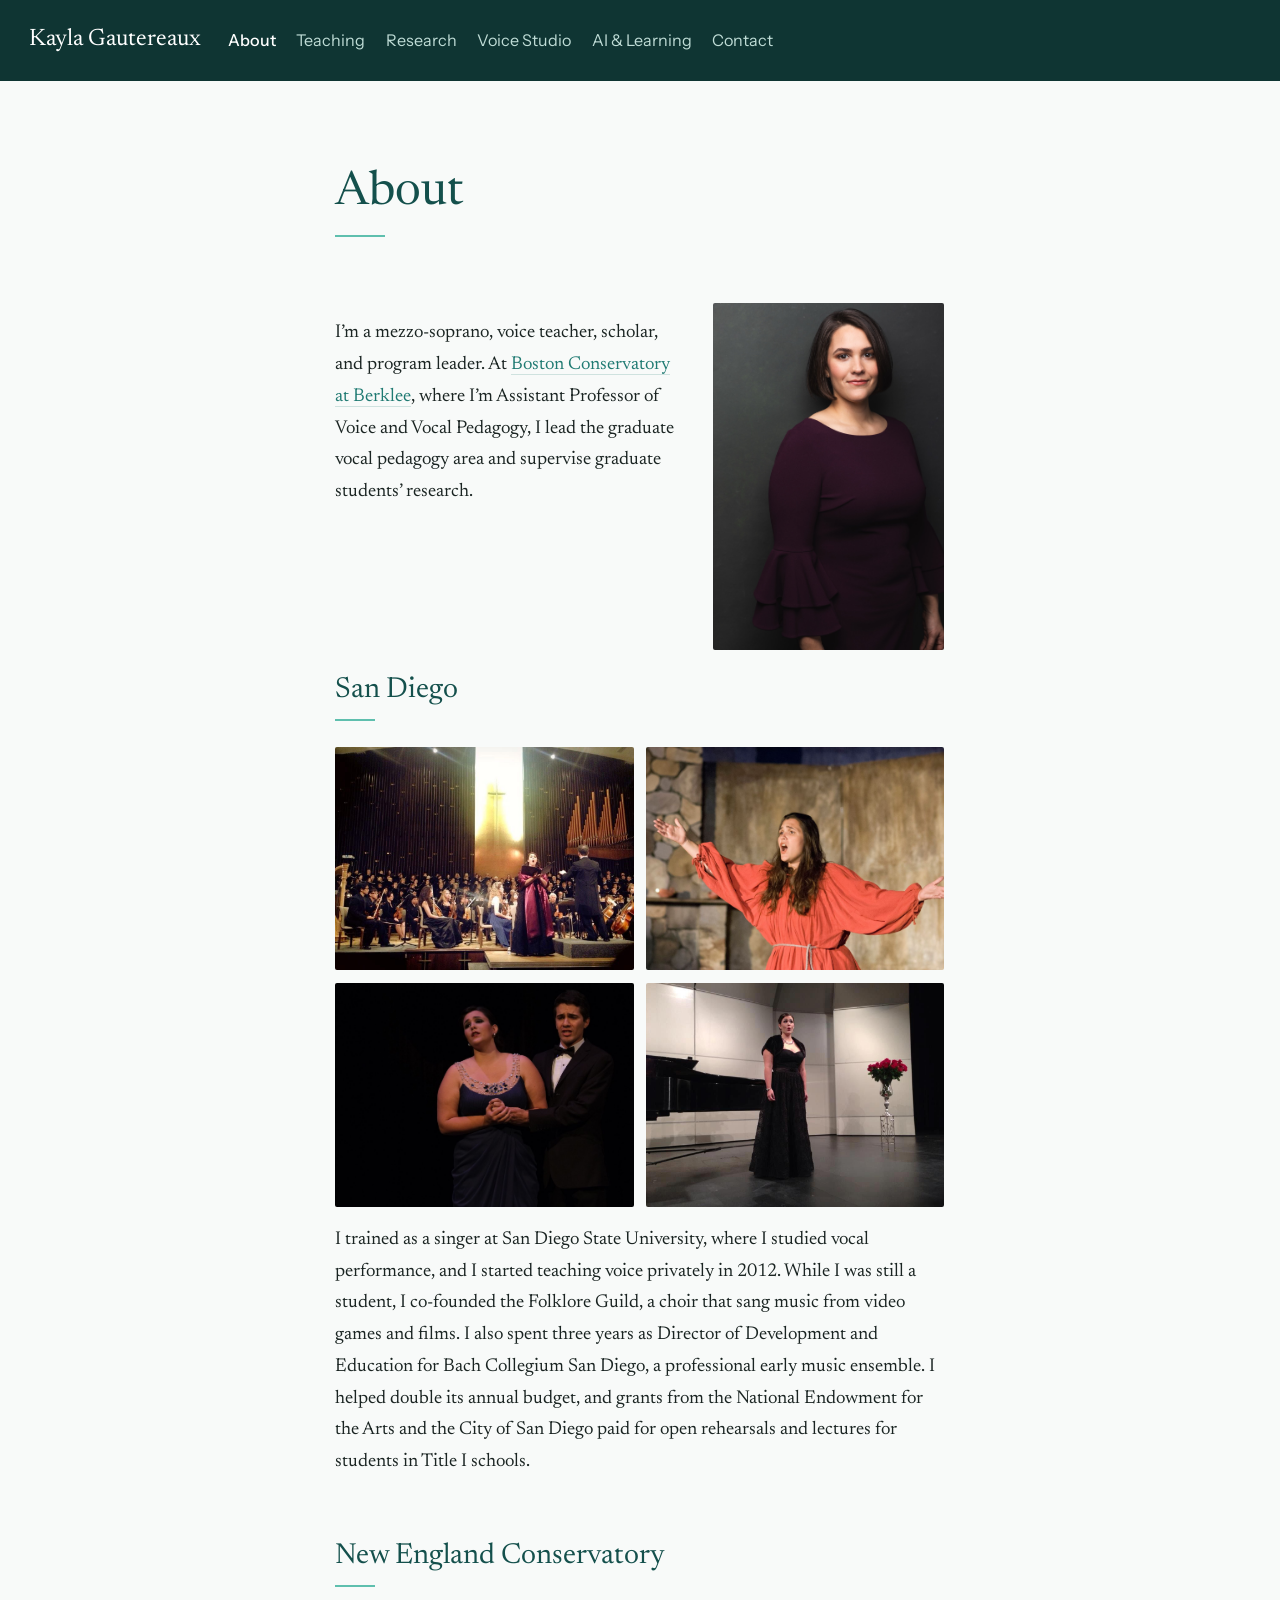
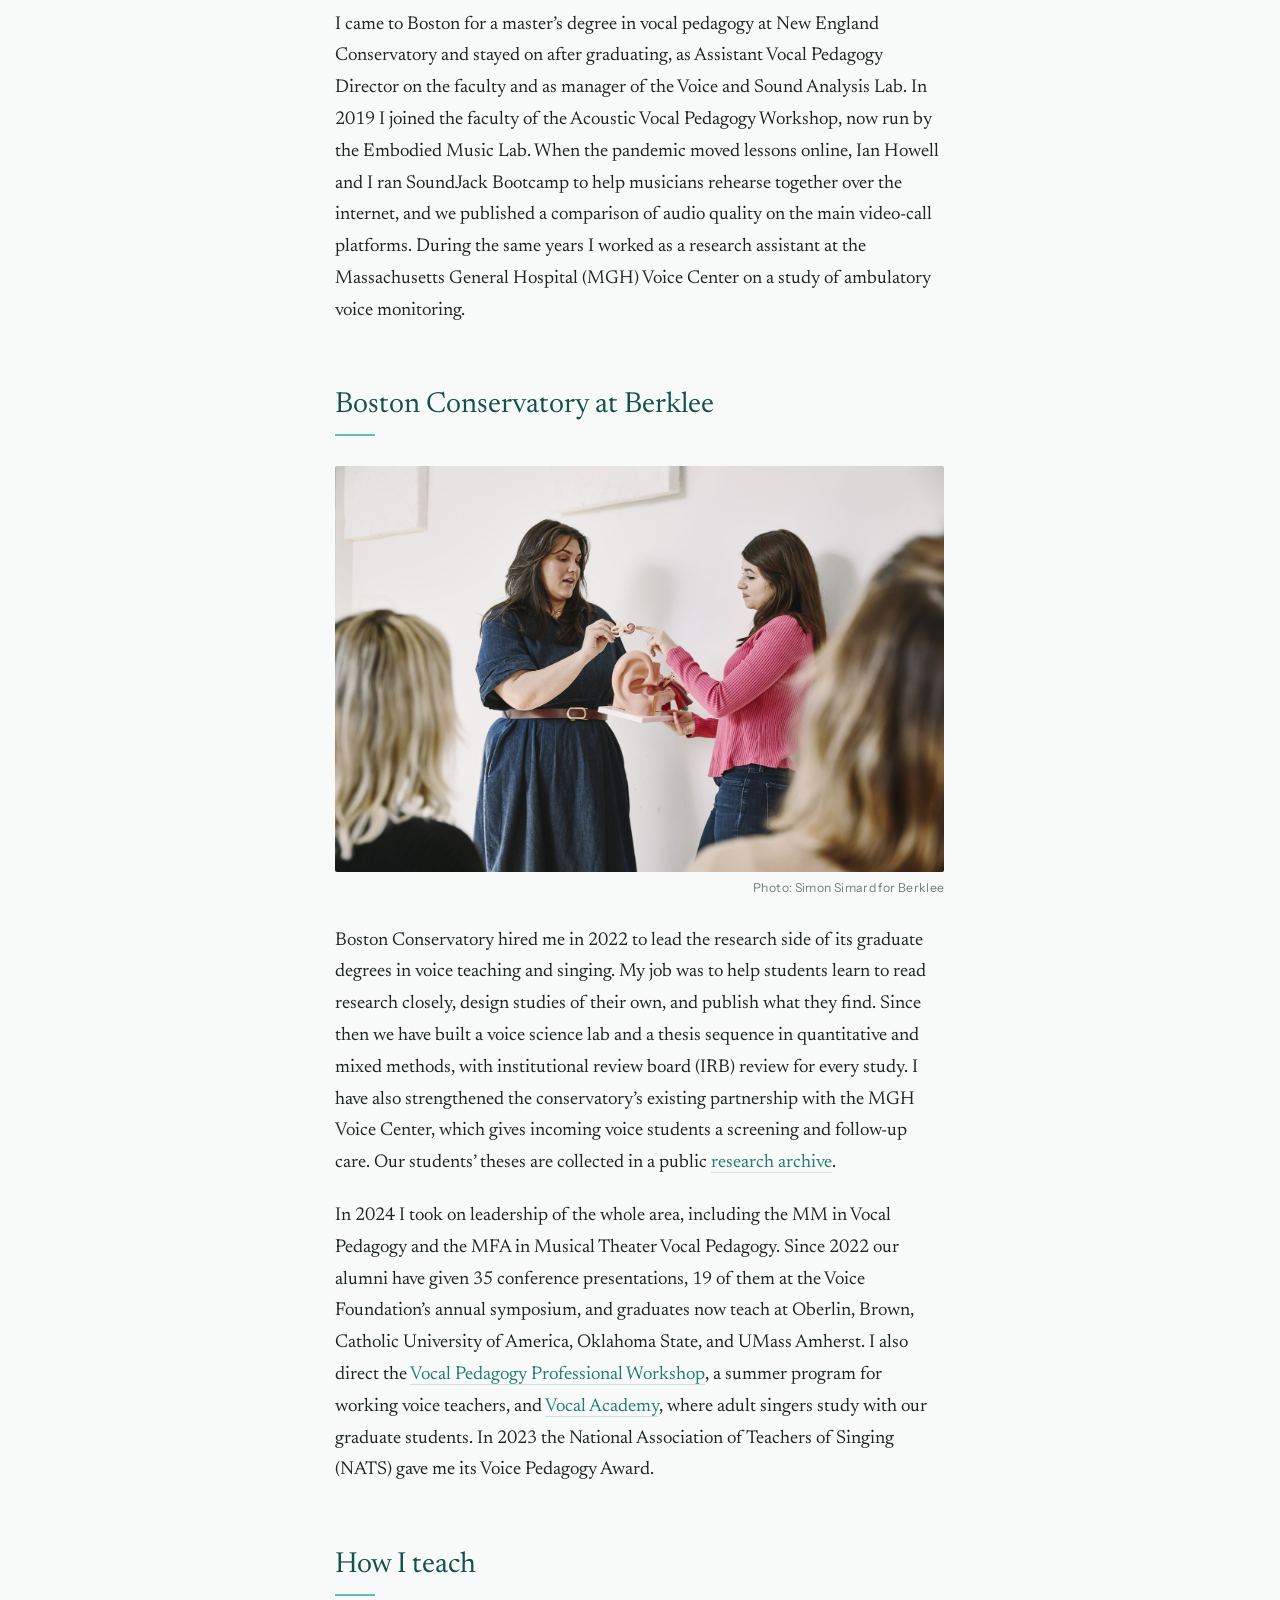
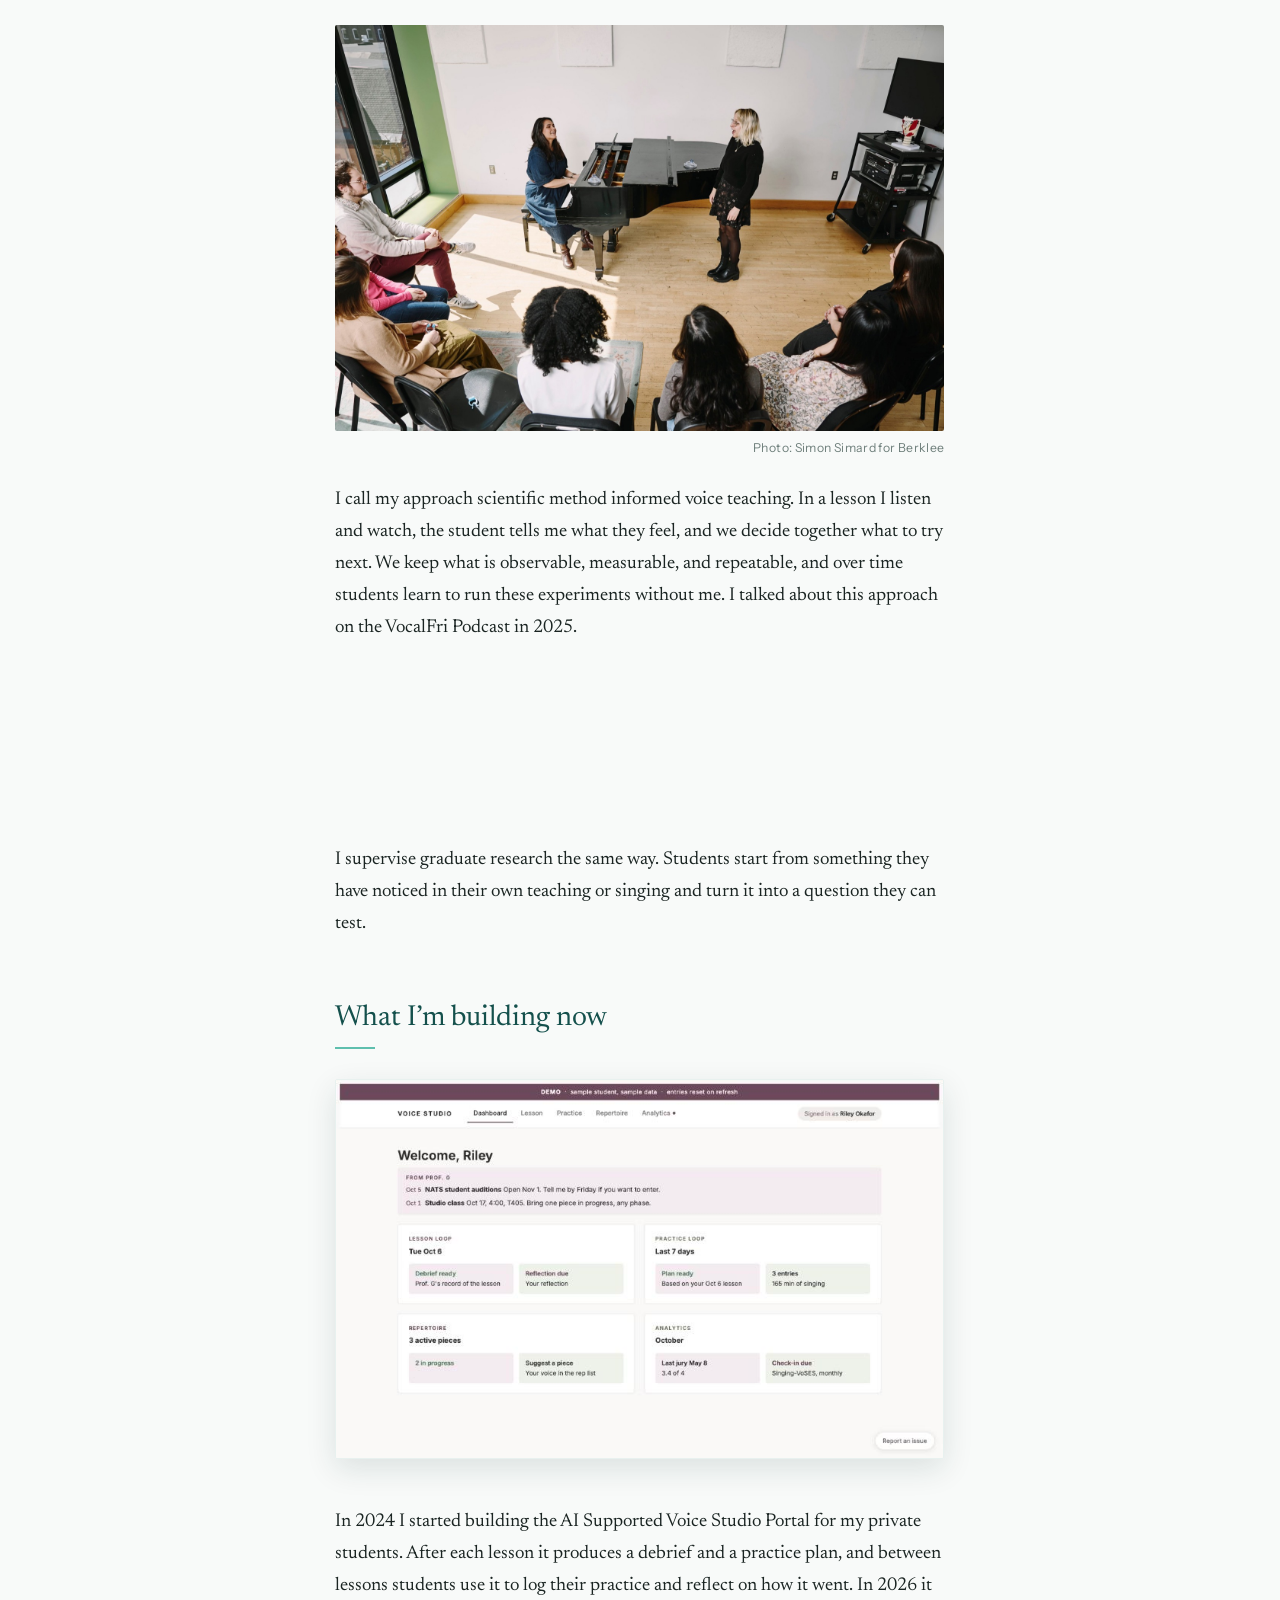
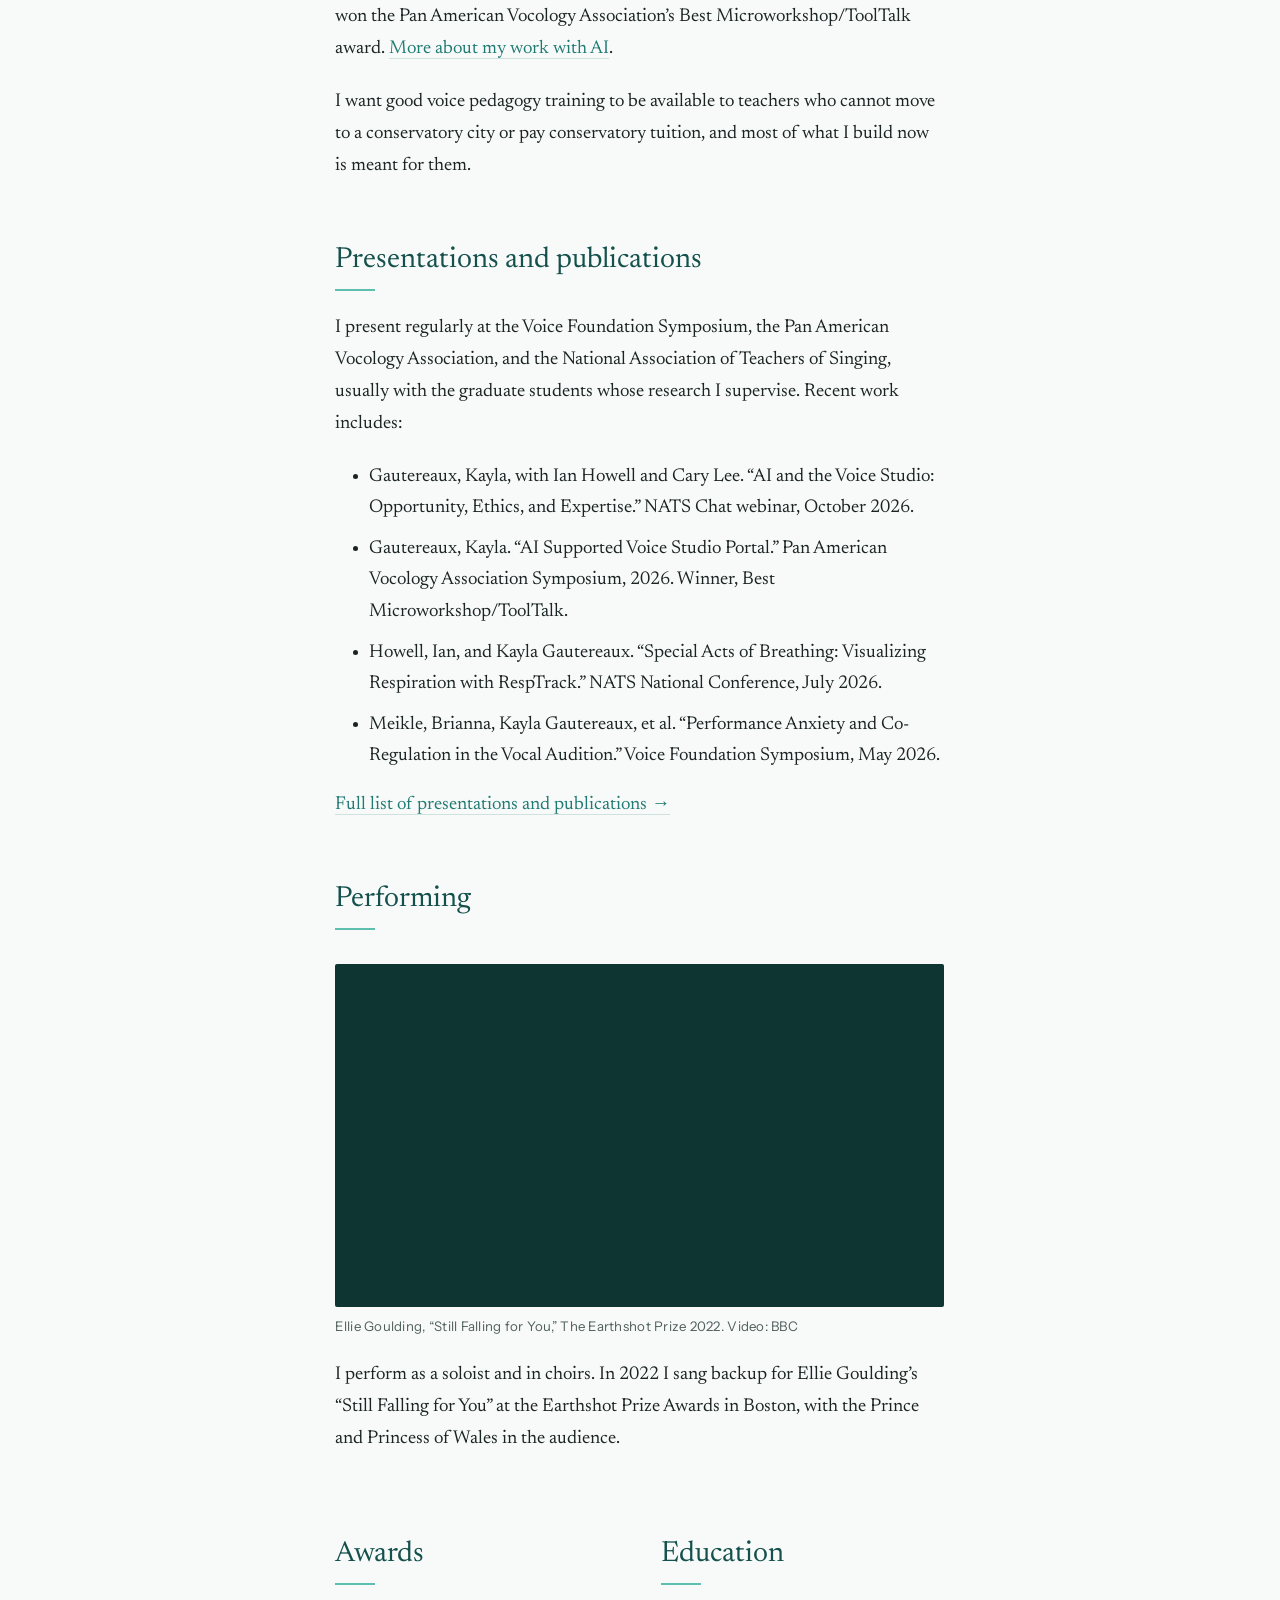
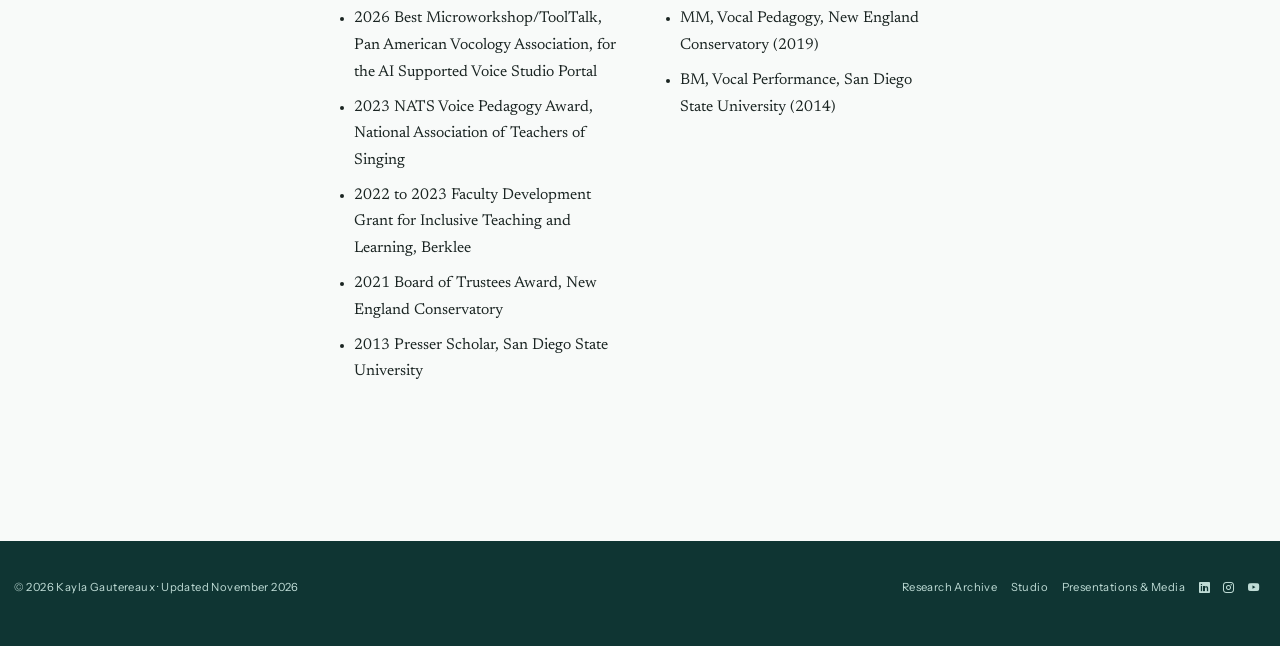
==== commit edda1b9c: "Built site for gh-pages" ====
--- a/about.html
+++ b/about.html
@@ -168,13 +168,13 @@
 </section>
 <section id="boston-conservatory-at-berklee" class="level2">
 <h2 class="anchored" data-anchor-id="boston-conservatory-at-berklee">Boston Conservatory at Berklee</h2>
-<p><img src="images/lab-spectrogram.jpg" class="lab-photo img-fluid" alt="Kayla Gautereaux pointing to a spectrogram on a screen while graduate students raise their hands"> <span class="photo-credit">Photo: Simon Simard for Berklee</span></p>
+<p><img src="images/vppw-ear-model.jpg" class="lab-photo img-fluid" alt="Kayla Gautereaux and a student examining an anatomical ear model together"> <span class="photo-credit">Photo: Simon Simard for Berklee</span></p>
 <p>Boston Conservatory hired me in 2022 to lead the research side of its graduate degrees in voice teaching and singing. My job was to help students learn to read research closely, design studies of their own, and publish what they find. Since then we have built a voice science lab and a thesis sequence in quantitative and mixed methods, with institutional review board (IRB) review for every study. I have also strengthened the conservatory’s existing partnership with the MGH Voice Center, which gives incoming voice students a screening and follow-up care. Our students’ theses are collected in a public <a href="https://research.kaylagautereaux.com">research archive</a>.</p>
 <p>In 2024 I took on leadership of the whole area, including the MM in Vocal Pedagogy and the MFA in Musical Theater Vocal Pedagogy. Since 2022 our alumni have given 35 conference presentations, 19 of them at the Voice Foundation’s annual symposium, and graduates now teach at Oberlin, Brown, Catholic University of America, Oklahoma State, and UMass Amherst. I also direct the <a href="https://bostonconservatory.berklee.edu/extension-programs/vocal-pedagogy-professional-workshop">Vocal Pedagogy Professional Workshop</a>, a summer program for working voice teachers, and <a href="https://bostonconservatory.berklee.edu/extension-programs/vocal-academy">Vocal Academy</a>, where adult singers study with our graduate students. In 2023 the National Association of Teachers of Singing (NATS) gave me its Voice Pedagogy Award.</p>
 </section>
 <section id="how-i-teach" class="level2">
 <h2 class="anchored" data-anchor-id="how-i-teach">How I teach</h2>
-<p><img src="images/vppw-piano.jpg" class="lab-photo img-fluid" alt="Kayla Gautereaux at the piano coaching a singer"> <span class="photo-credit">Photo: Simon Simard for Berklee</span></p>
+<p><img src="images/class-piano-room.jpg" class="lab-photo img-fluid" alt="Kayla Gautereaux at the piano accompanying a student in studio class, with classmates seated in a circle"> <span class="photo-credit">Photo: Simon Simard for Berklee</span></p>
 <p>I call my approach scientific method informed voice teaching. In a lesson I listen and watch, the student tells me what they feel, and we decide together what to try next. We keep what is observable, measurable, and repeatable, and over time students learn to run these experiments without me. I talked about this approach on the VocalFri Podcast in 2025.</p>
 <iframe title="Scientific Method Informed Voice Teaching, VocalFri Podcast" class="podcast-player" height="150" width="100%" scrolling="no" loading="lazy" src="https://www.podbean.com/player-v2/?i=88x5b-1998280&amp;share=0&amp;download=0">
 </iframe>
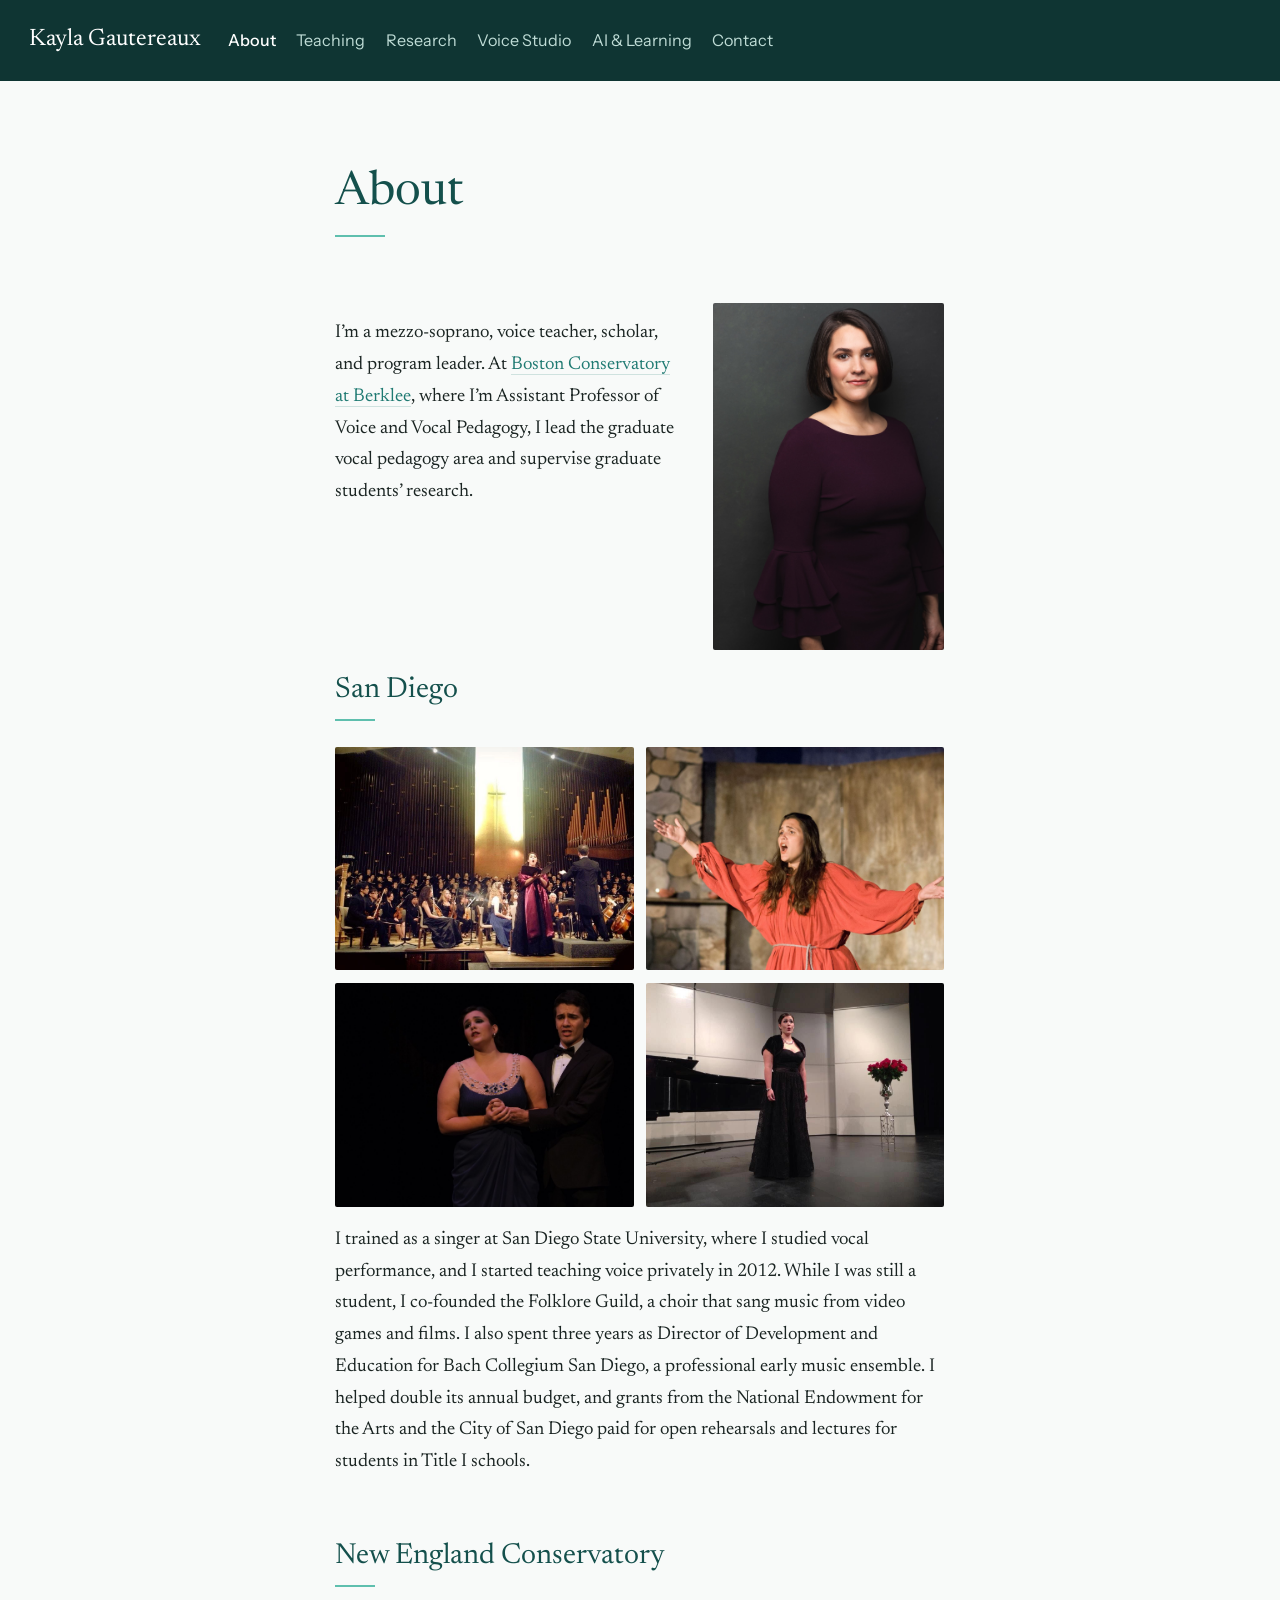
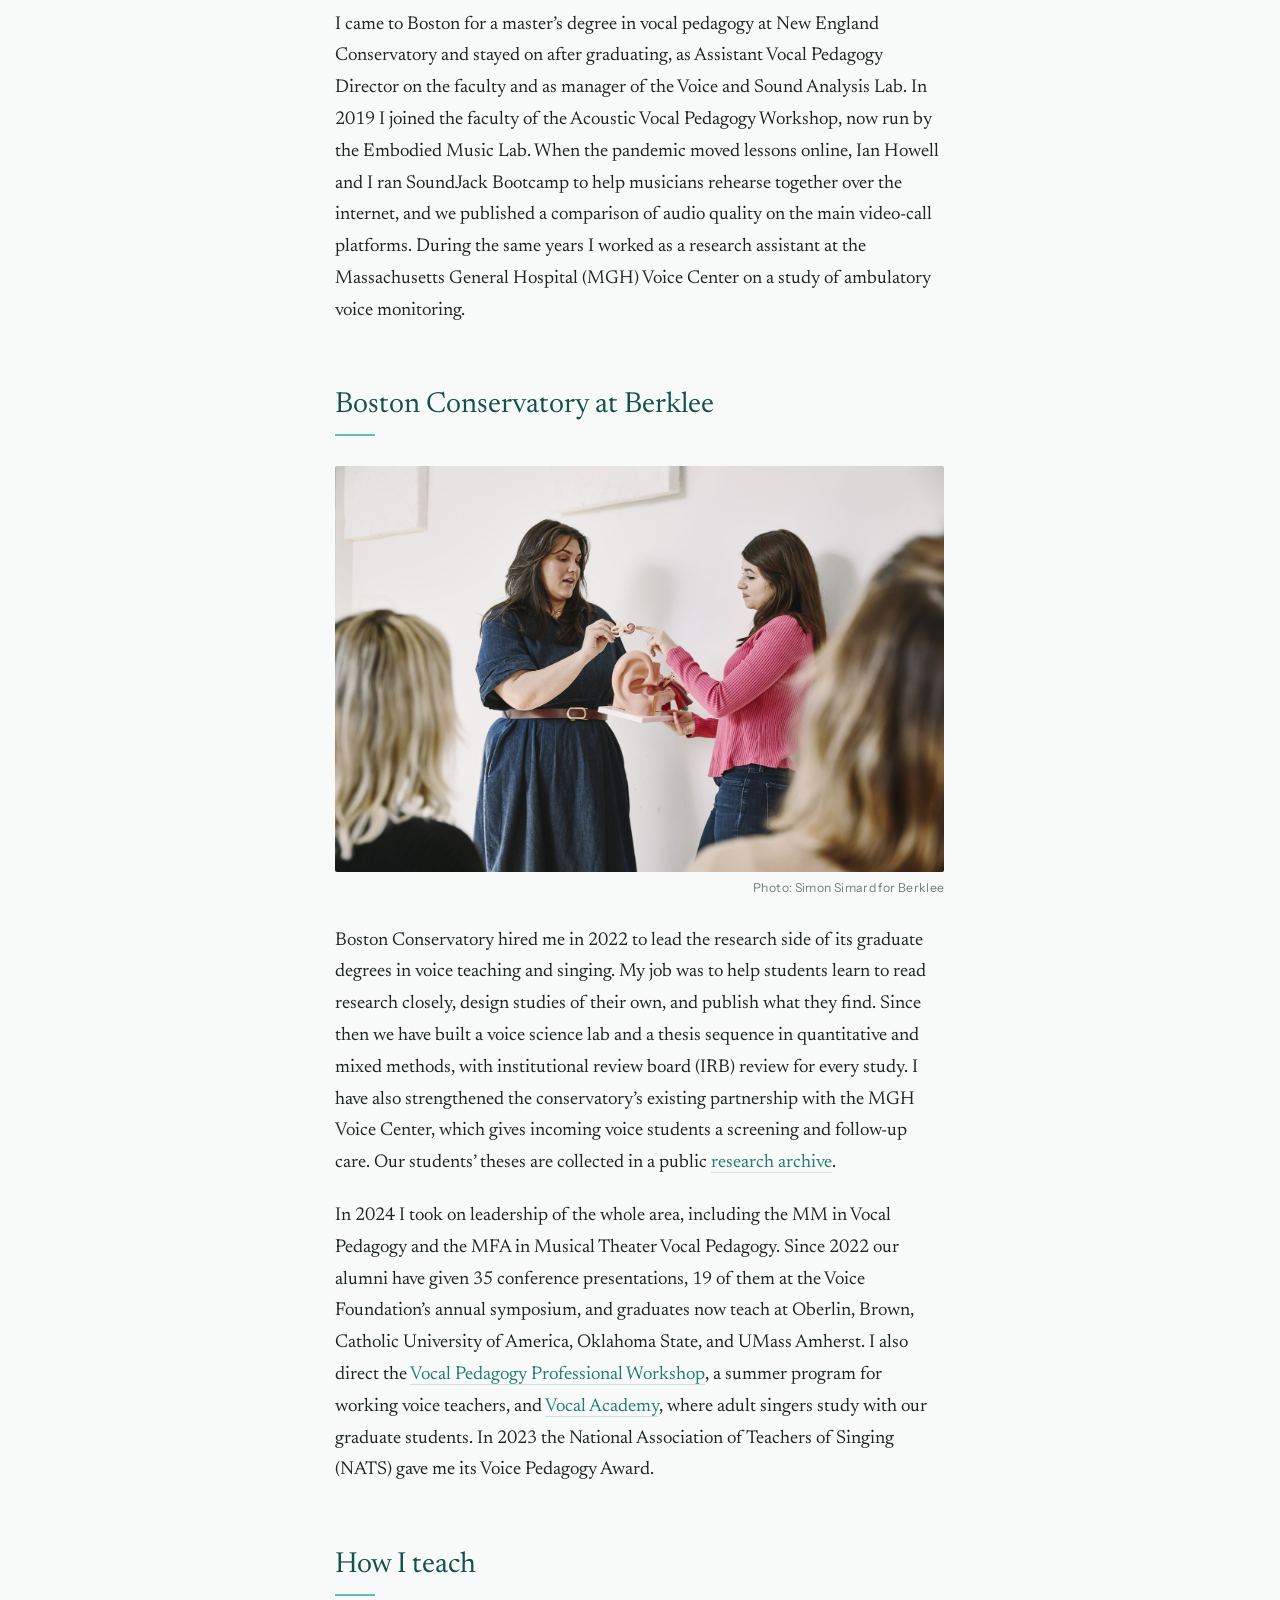
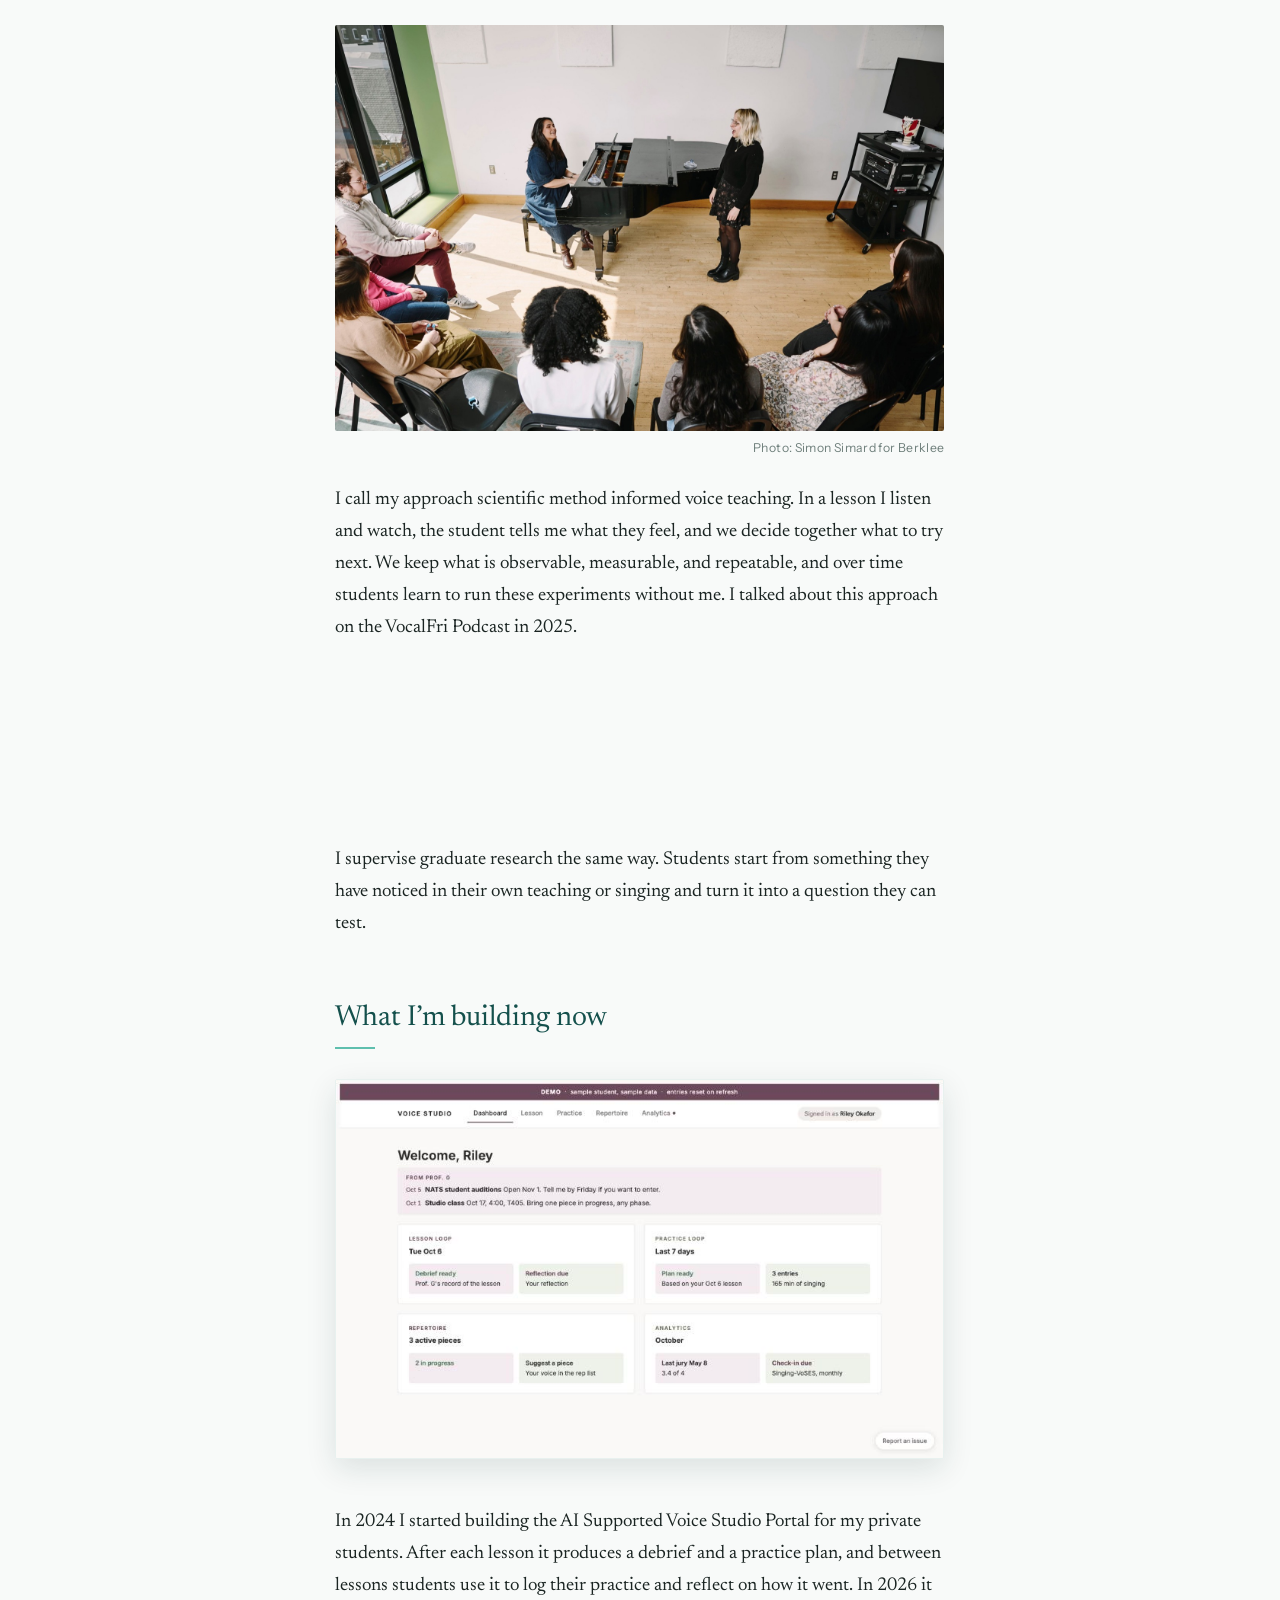
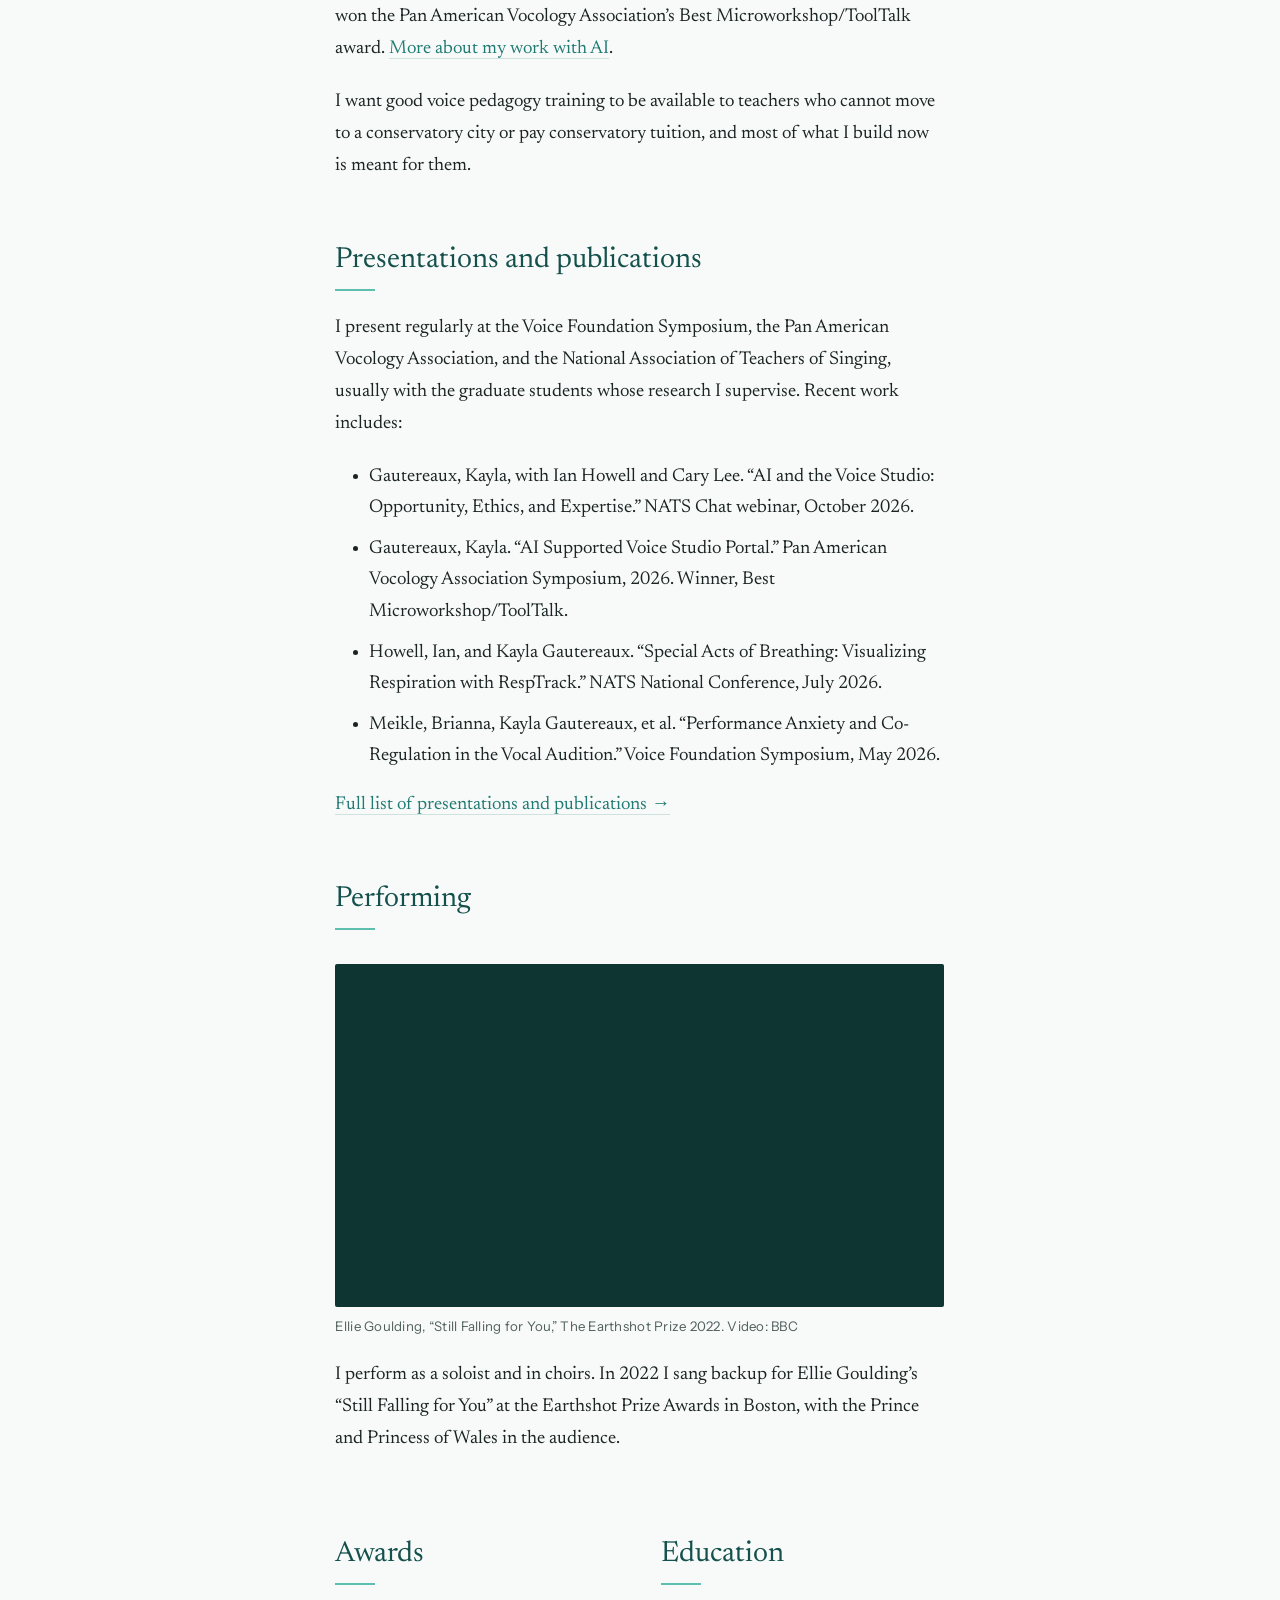
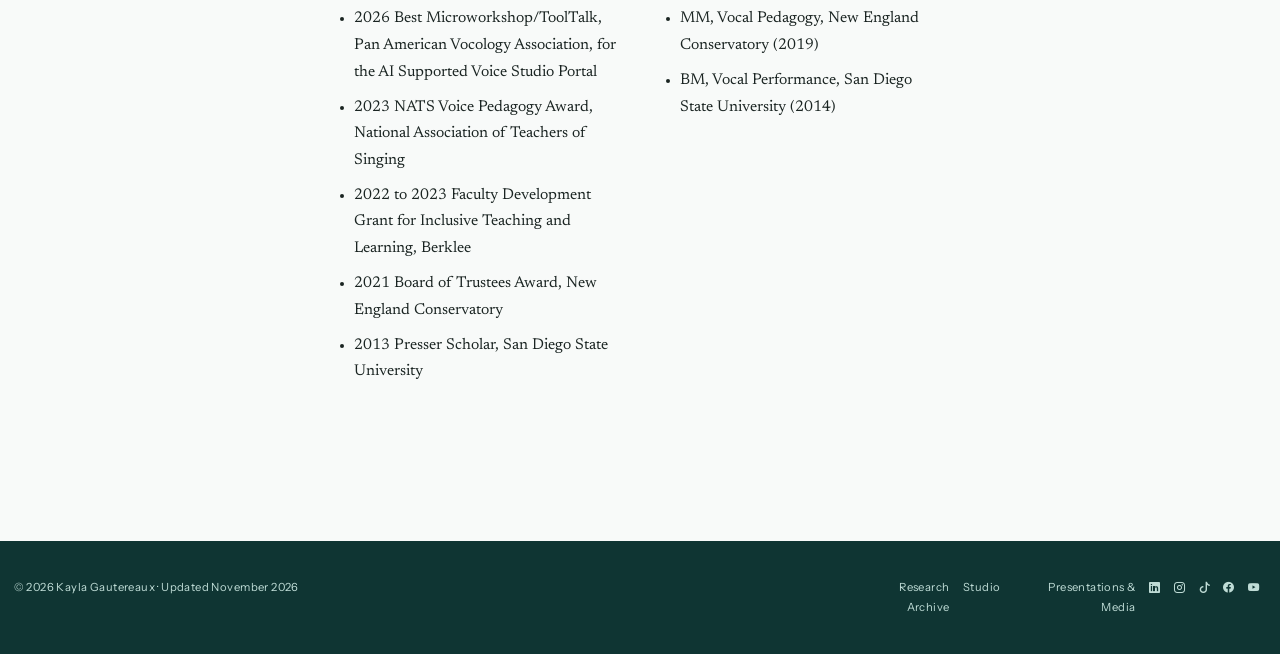
==== commit a1c23a38: "Built site for gh-pages" ====
--- a/about.html
+++ b/about.html
@@ -686,6 +686,18 @@
     </a>
   </li>  
     <li class="nav-item compact">
+    <a class="nav-link" href="https://www.tiktok.com/@kaylajanegauterea">
+      <i class="bi bi-tiktok" role="img" aria-label="TikTok">
+</i> 
+    </a>
+  </li>  
+    <li class="nav-item compact">
+    <a class="nav-link" href="https://www.facebook.com/KaylaGautereaux">
+      <i class="bi bi-facebook" role="img" aria-label="Facebook">
+</i> 
+    </a>
+  </li>  
+    <li class="nav-item compact">
     <a class="nav-link" href="https://youtube.com/@voiceboxchannel">
       <i class="bi bi-youtube" role="img" aria-label="YouTube">
 </i> 
--- a/styles.css
+++ b/styles.css
@@ -1204,3 +1204,62 @@
   border: 0;
   transform-origin: 0 0;
 }
+
+/* ========================================
+   Shorter homepage hero (Nov 6, 2026): about two-thirds of a laptop
+   screen, so the stats strip shows on first load
+   ======================================== */
+@media (min-width: 861px) {
+  .hero.hero-split {
+    min-height: min(66vh, 34rem);
+    height: auto;
+  }
+
+  .hero.hero-split .hero-text {
+    padding-top: 2.5rem;
+    padding-bottom: 2.5rem;
+  }
+
+  .hero.hero-split .hero-text h1 {
+    margin-top: 0;
+  }
+
+  /* Keep the two hero buttons on one line */
+  .hero.hero-split .hero-text > p:has(.cta-button) {
+    max-width: none;
+  }
+
+  .hero.hero-split .cta-button {
+    padding-left: 1.4rem;
+    padding-right: 1.4rem;
+    margin-right: 0.5rem;
+  }
+}
+
+/* ========================================
+   Vertical (phone-shaped) video, such as a YouTube Short
+   ======================================== */
+.video-embed.vertical {
+  aspect-ratio: 9 / 16;
+  width: min(100%, 18rem);
+  margin-left: auto;
+  margin-right: auto;
+}
+
+.split-media:has(.video-embed.vertical) {
+  text-align: center;
+}
+
+/* Keep each homepage row link and its arrow on one line */
+.split-text a {
+  white-space: nowrap;
+}
+
+/* Footer links and social icons wrap on narrow phones */
+@media (max-width: 480px) {
+  .nav-footer .footer-items {
+    flex-wrap: wrap;
+    justify-content: center;
+    row-gap: 0.25rem;
+  }
+}
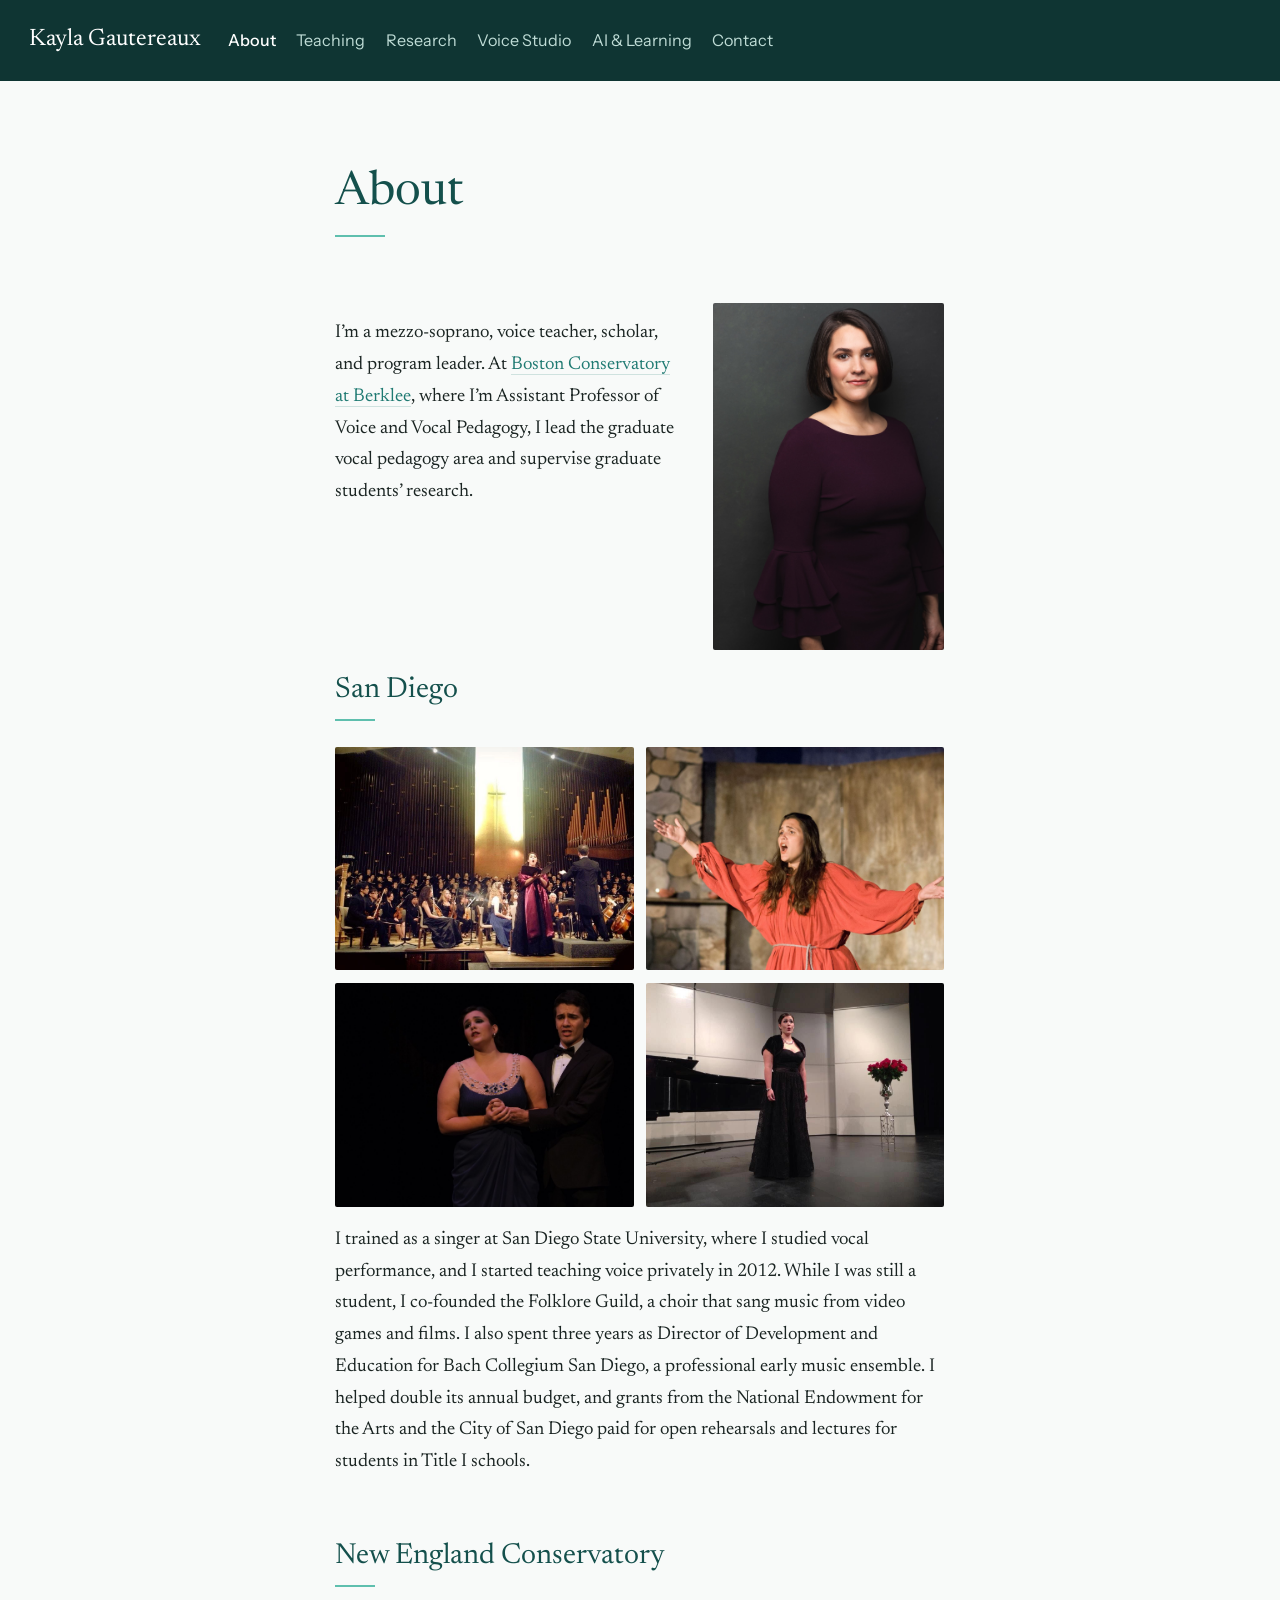
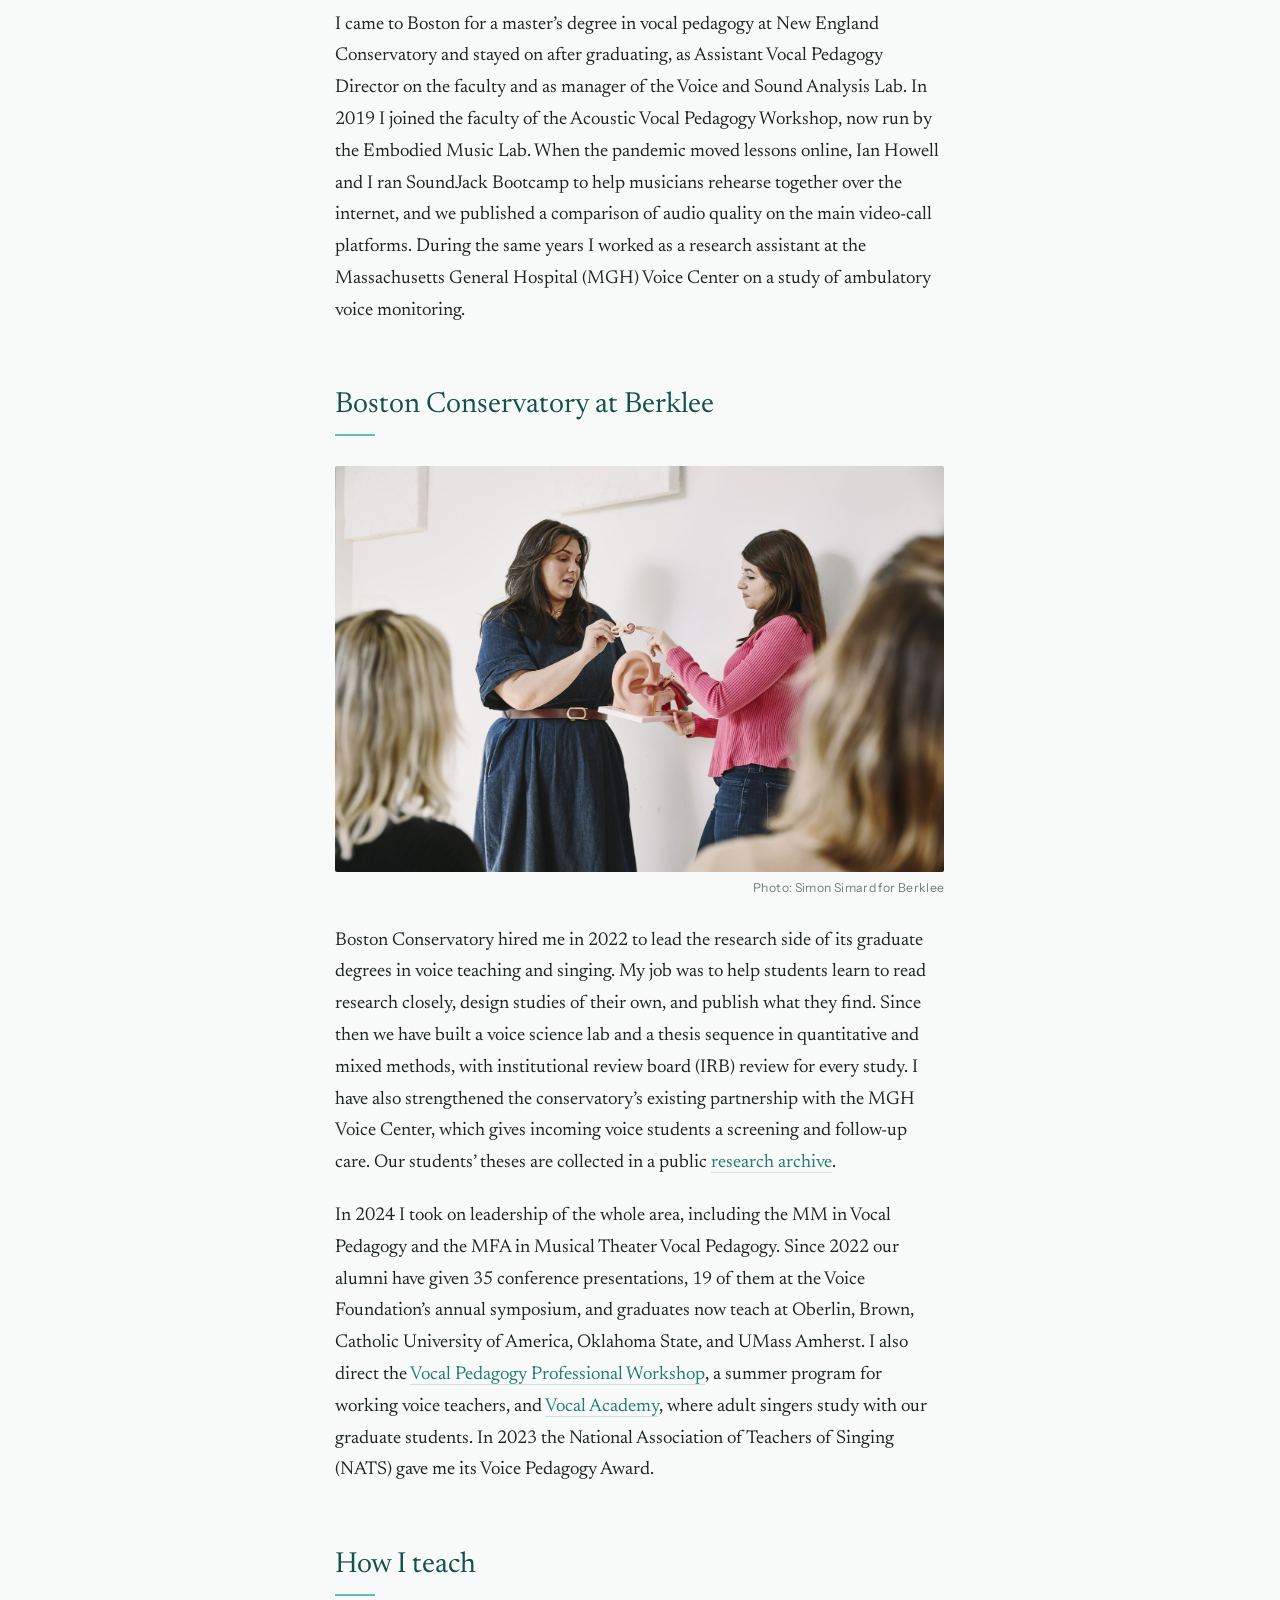
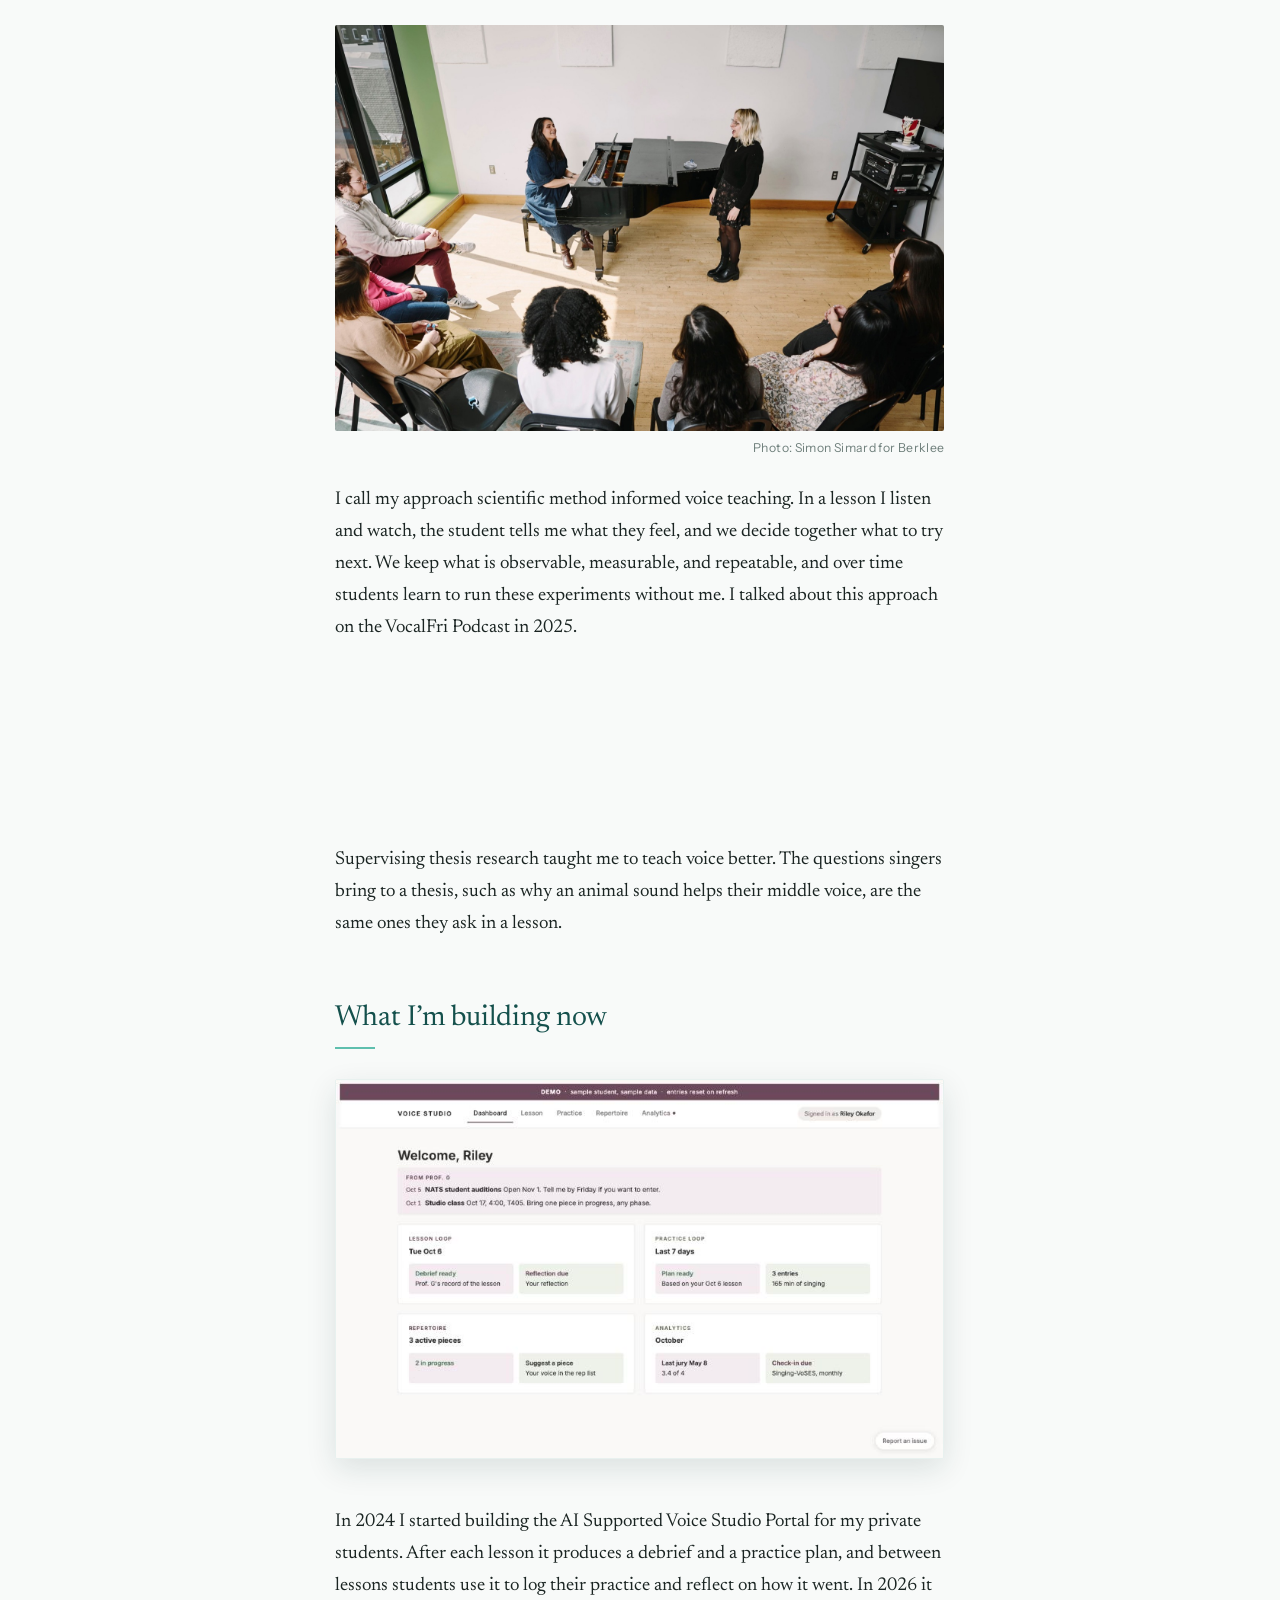
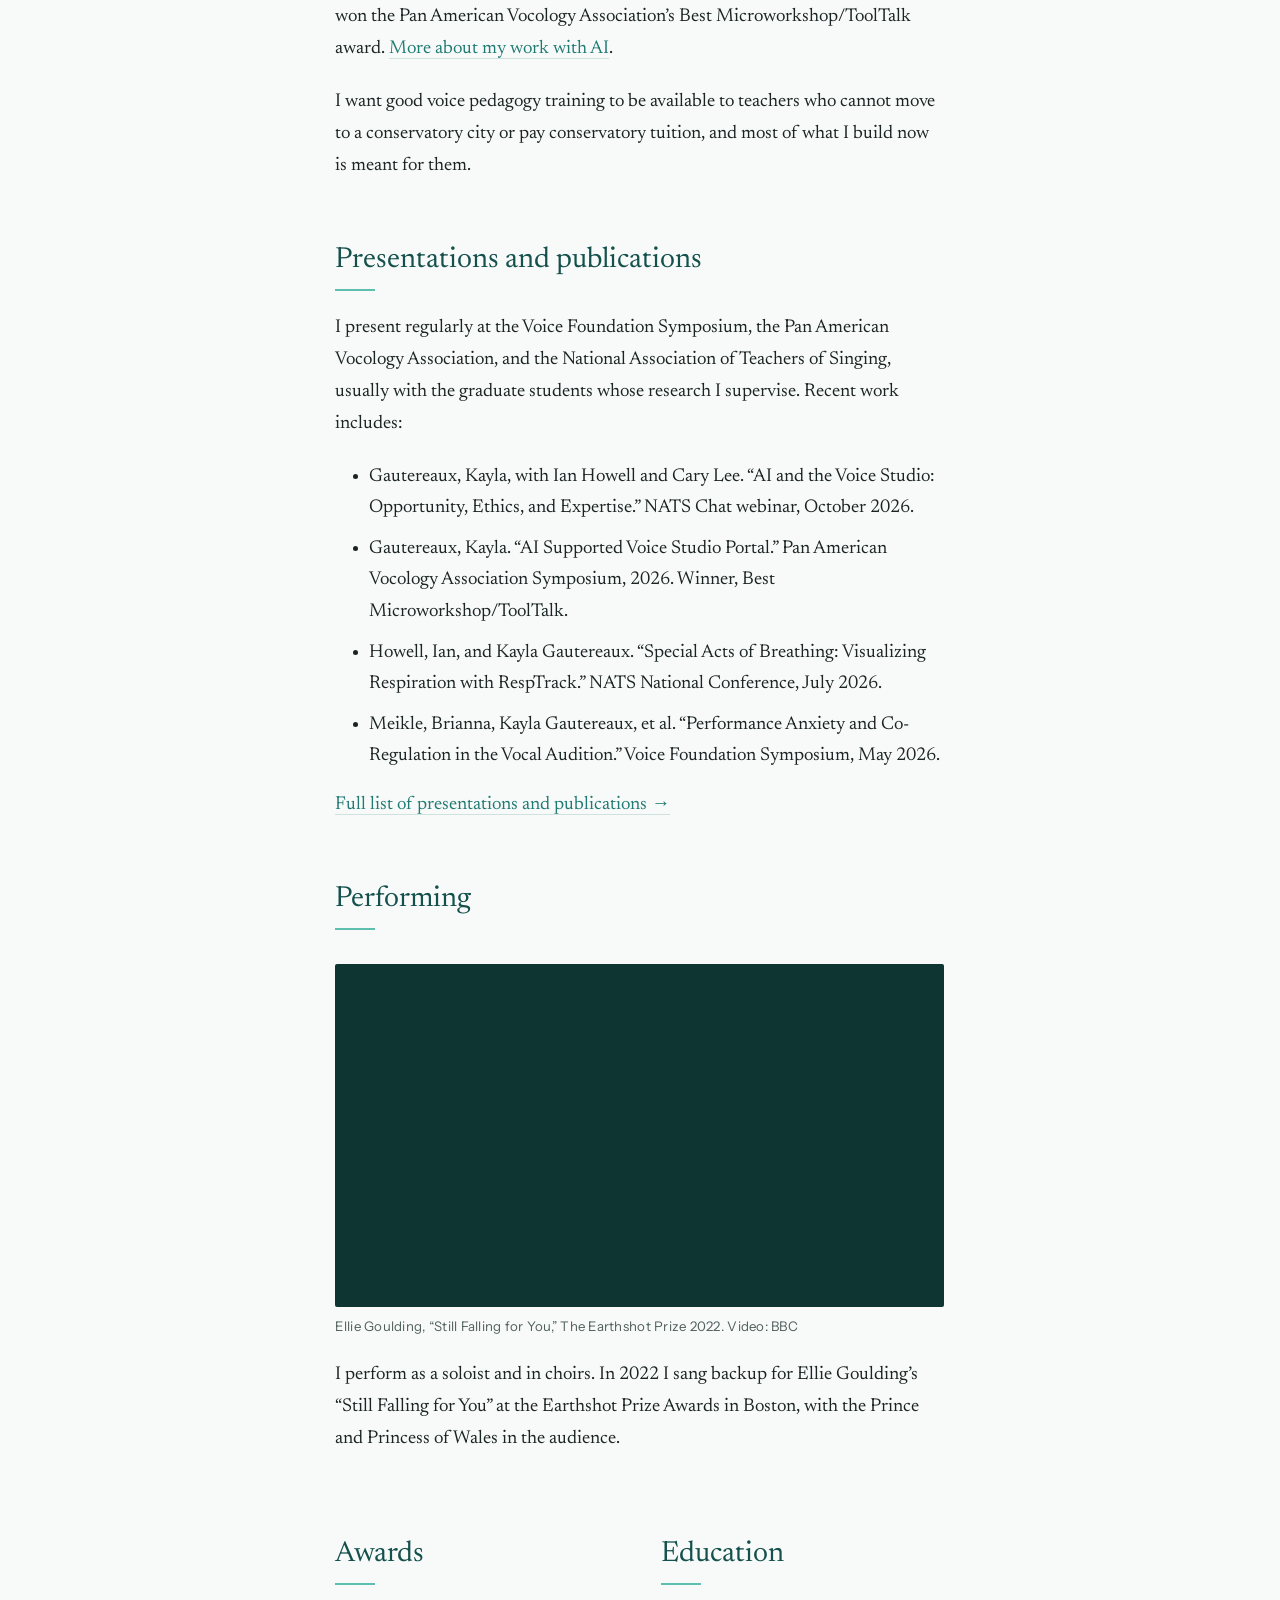
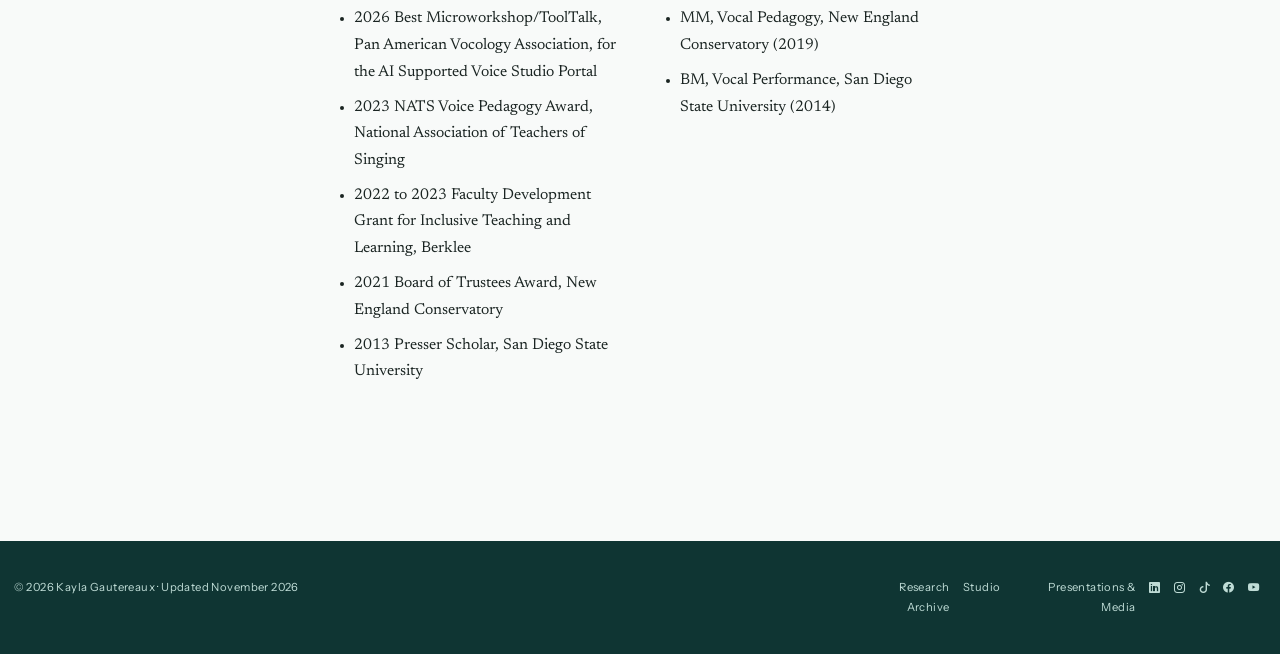
==== commit 6e455ab1: "Built site for gh-pages" ====
--- a/about.html
+++ b/about.html
@@ -63,12 +63,12 @@
 <link rel="stylesheet" href="styles.css">
 <meta property="og:title" content="About – Kayla Gautereaux">
 <meta property="og:description" content="Kayla Gautereaux is a mezzo-soprano and voice teacher who leads the graduate vocal pedagogy area at Boston Conservatory at Berklee, where she built a research program inside two graduate degrees in voice teaching and singing.">
-<meta property="og:image" content="https://kaylagautereaux.com/images/og-card.jpg">
+<meta property="og:image" content="https://kaylagautereaux.com/images/og-about.jpg">
 <meta property="og:site_name" content="Kayla Gautereaux">
 <meta property="og:locale" content="en_US">
 <meta name="twitter:title" content="About – Kayla Gautereaux">
 <meta name="twitter:description" content="Kayla Gautereaux is a mezzo-soprano and voice teacher who leads the graduate vocal pedagogy area at Boston Conservatory at Berklee, where she built a research program inside two graduate degrees in voice teaching and singing.">
-<meta name="twitter:image" content="https://kaylagautereaux.com/images/og-card.jpg">
+<meta name="twitter:image" content="https://kaylagautereaux.com/images/og-about.jpg">
 <meta name="twitter:card" content="summary_large_image">
 </head>
 
@@ -178,7 +178,7 @@
 <p>I call my approach scientific method informed voice teaching. In a lesson I listen and watch, the student tells me what they feel, and we decide together what to try next. We keep what is observable, measurable, and repeatable, and over time students learn to run these experiments without me. I talked about this approach on the VocalFri Podcast in 2025.</p>
 <iframe title="Scientific Method Informed Voice Teaching, VocalFri Podcast" class="podcast-player" height="150" width="100%" scrolling="no" loading="lazy" src="https://www.podbean.com/player-v2/?i=88x5b-1998280&amp;share=0&amp;download=0">
 </iframe>
-<p>I supervise graduate research the same way. Students start from something they have noticed in their own teaching or singing and turn it into a question they can test.</p>
+<p>Supervising thesis research taught me to teach voice better. The questions singers bring to a thesis, such as why an animal sound helps their middle voice, are the same ones they ask in a lesson.</p>
 </section>
 <section id="what-im-building-now" class="level2">
 <h2 class="anchored" data-anchor-id="what-im-building-now">What I’m building now</h2>
--- a/styles.css
+++ b/styles.css
@@ -1263,3 +1263,80 @@
     row-gap: 0.25rem;
   }
 }
+
+/* ========================================
+   Stats strip: award names set as words, not figures
+   ======================================== */
+.stats-strip .stat-big.stat-word {
+  font-size: 1.3rem;
+  line-height: 1.2;
+  margin-bottom: 0.45rem;
+}
+
+@media (max-width: 860px) {
+  .stats-strip .stat-big.stat-word {
+    font-size: 1.15rem;
+  }
+}
+
+/* ========================================
+   Work with me: three short columns on the light tint
+   ======================================== */
+.work-strip {
+  background: #E8F1EF;
+  padding: 3.5rem max(2rem, calc((100vw - 1080px) / 2));
+  margin-top: 1rem;
+}
+
+.work-strip h2 {
+  font-family: "Newsreader", Georgia, serif;
+  color: #14504C;
+  margin: 0 0 1.75rem;
+  border: 0;
+  padding: 0;
+}
+
+.work-strip .work-grid {
+  display: grid;
+  grid-template-columns: repeat(3, minmax(0, 1fr));
+  gap: 2.5rem;
+}
+
+.work-strip h3 {
+  font-family: "Instrument Sans", system-ui, sans-serif;
+  font-size: 1rem;
+  font-weight: 600;
+  color: #14504C;
+  margin: 0 0 0.6rem;
+}
+
+.work-strip p {
+  margin: 0 0 0.75rem;
+}
+
+.work-strip a {
+  font-family: "Instrument Sans", system-ui, sans-serif;
+  font-size: 0.92rem;
+  color: #1F7A72;
+  text-decoration: none;
+  white-space: nowrap;
+}
+
+.work-strip a:hover {
+  text-decoration: underline;
+}
+
+.work-strip + .photo-band {
+  margin-top: 0;
+}
+
+@media (max-width: 860px) {
+  .work-strip {
+    padding: 2.5rem 1.25rem;
+  }
+
+  .work-strip .work-grid {
+    grid-template-columns: 1fr;
+    gap: 1.75rem;
+  }
+}
